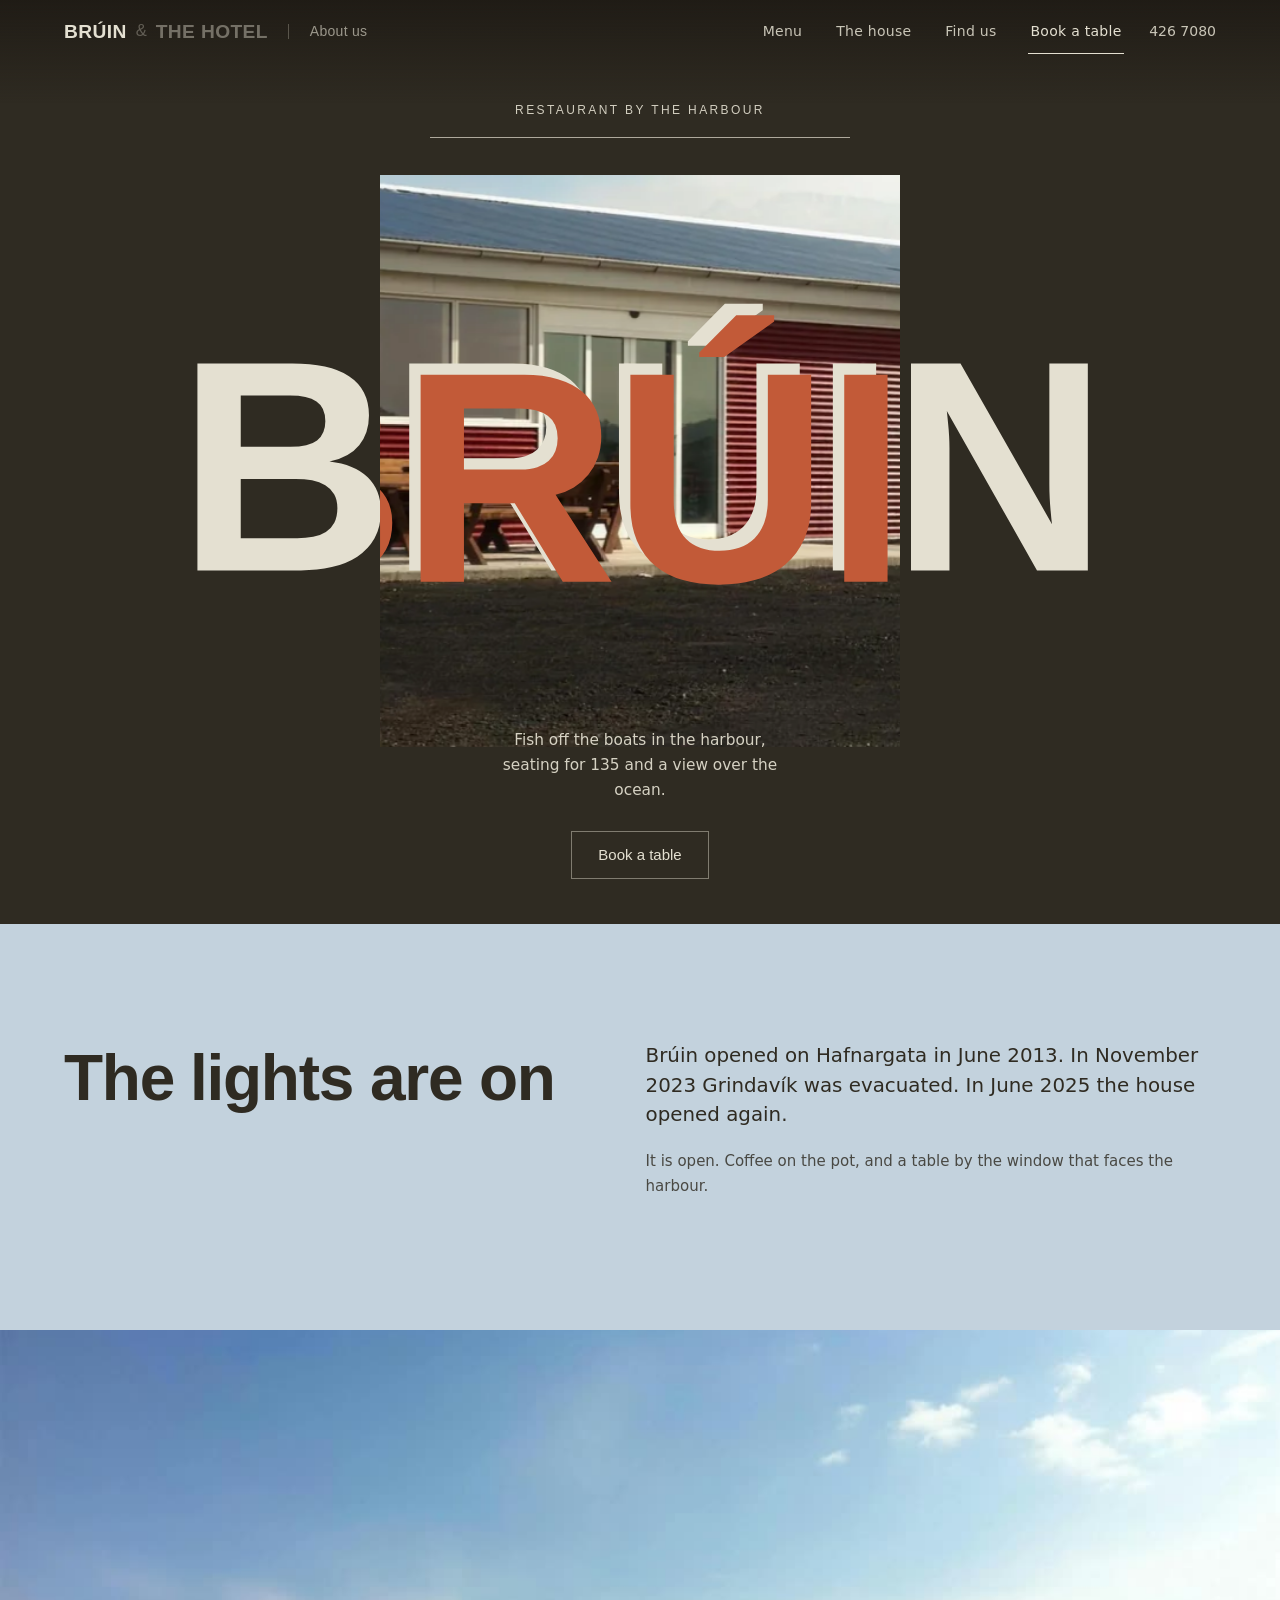
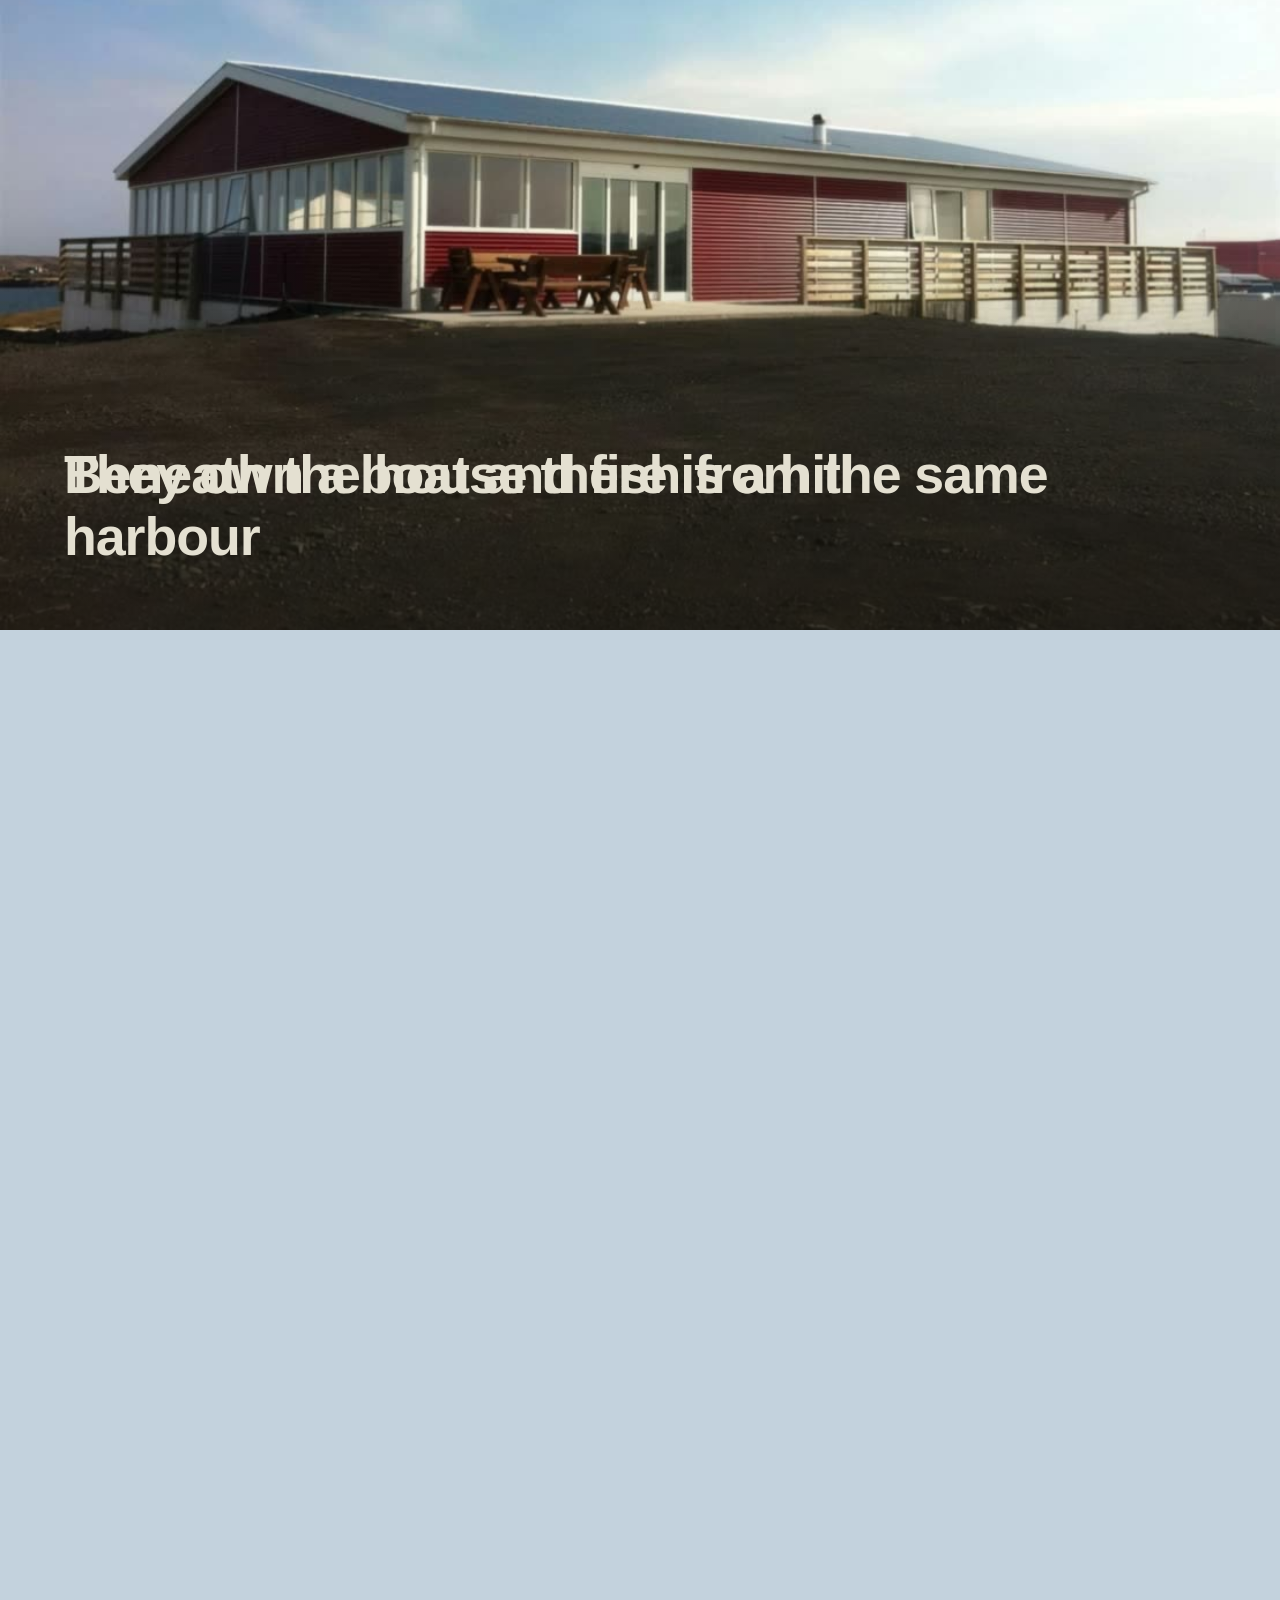
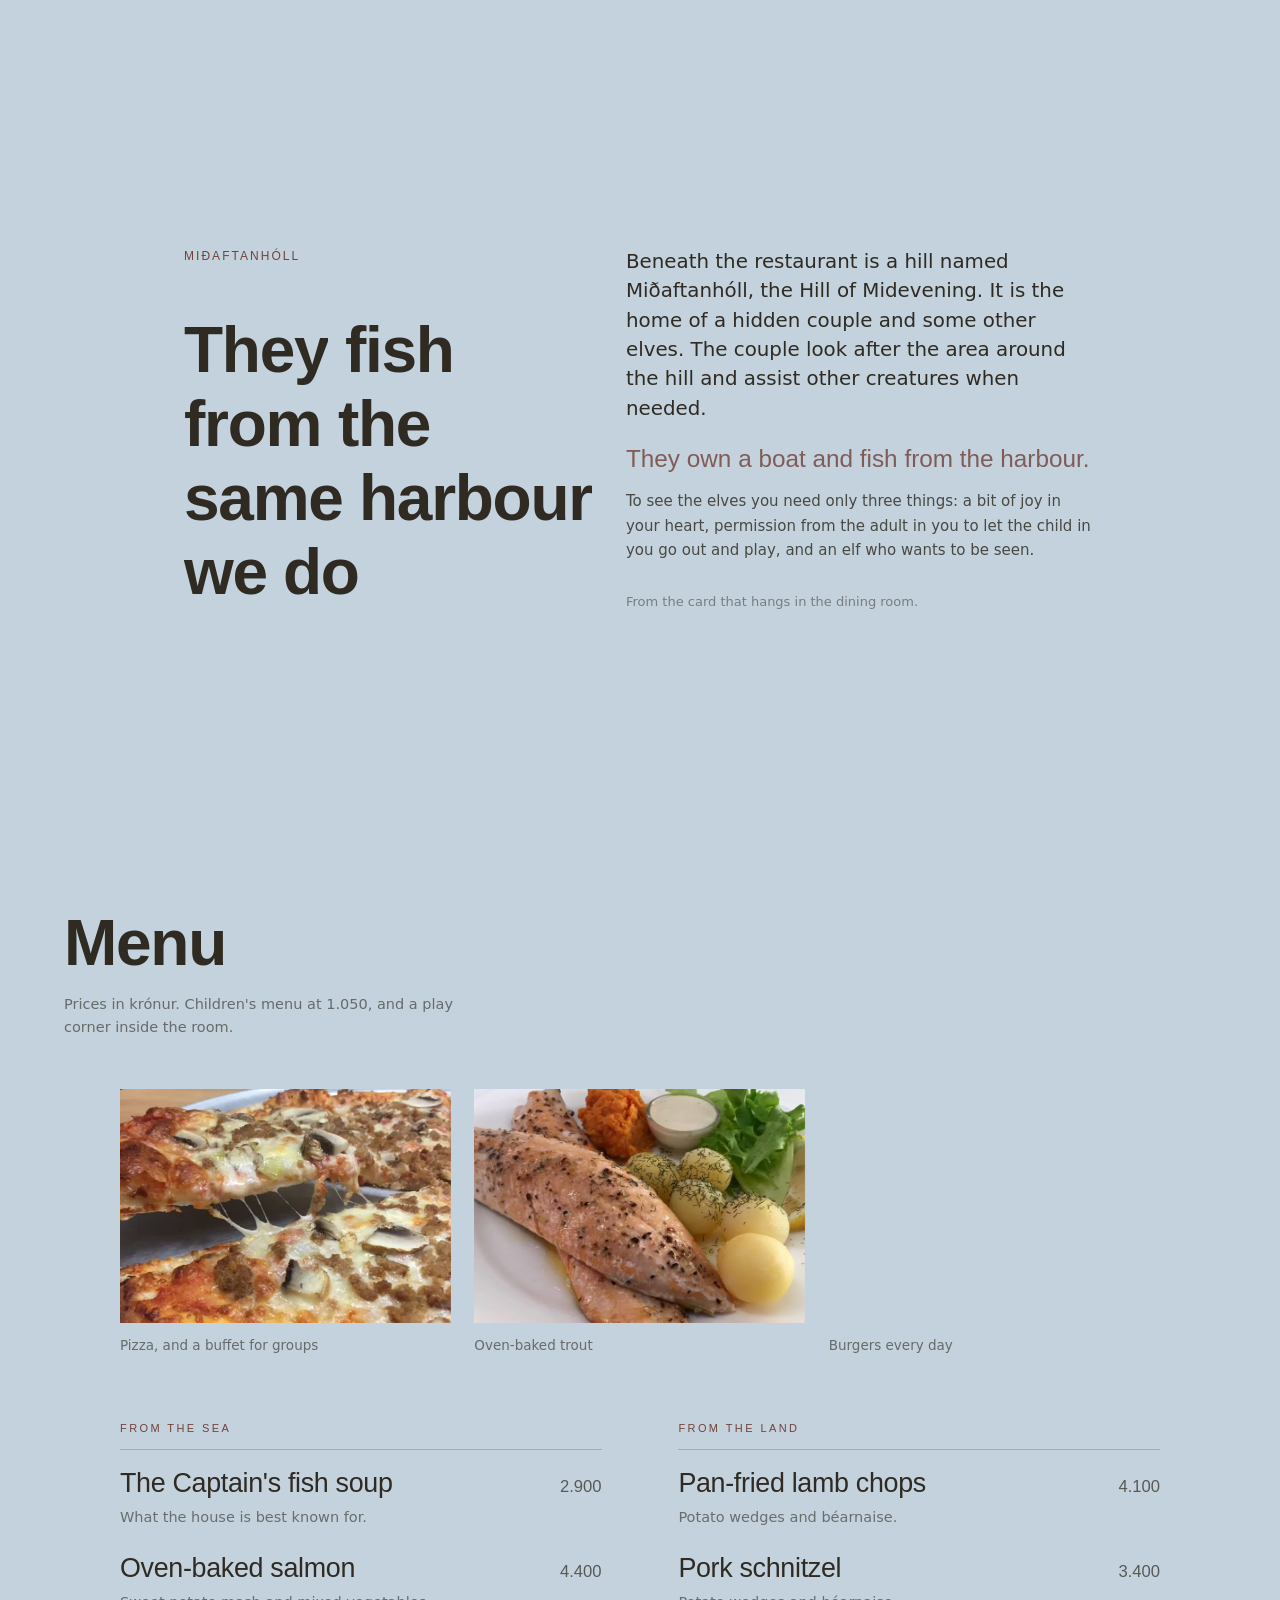
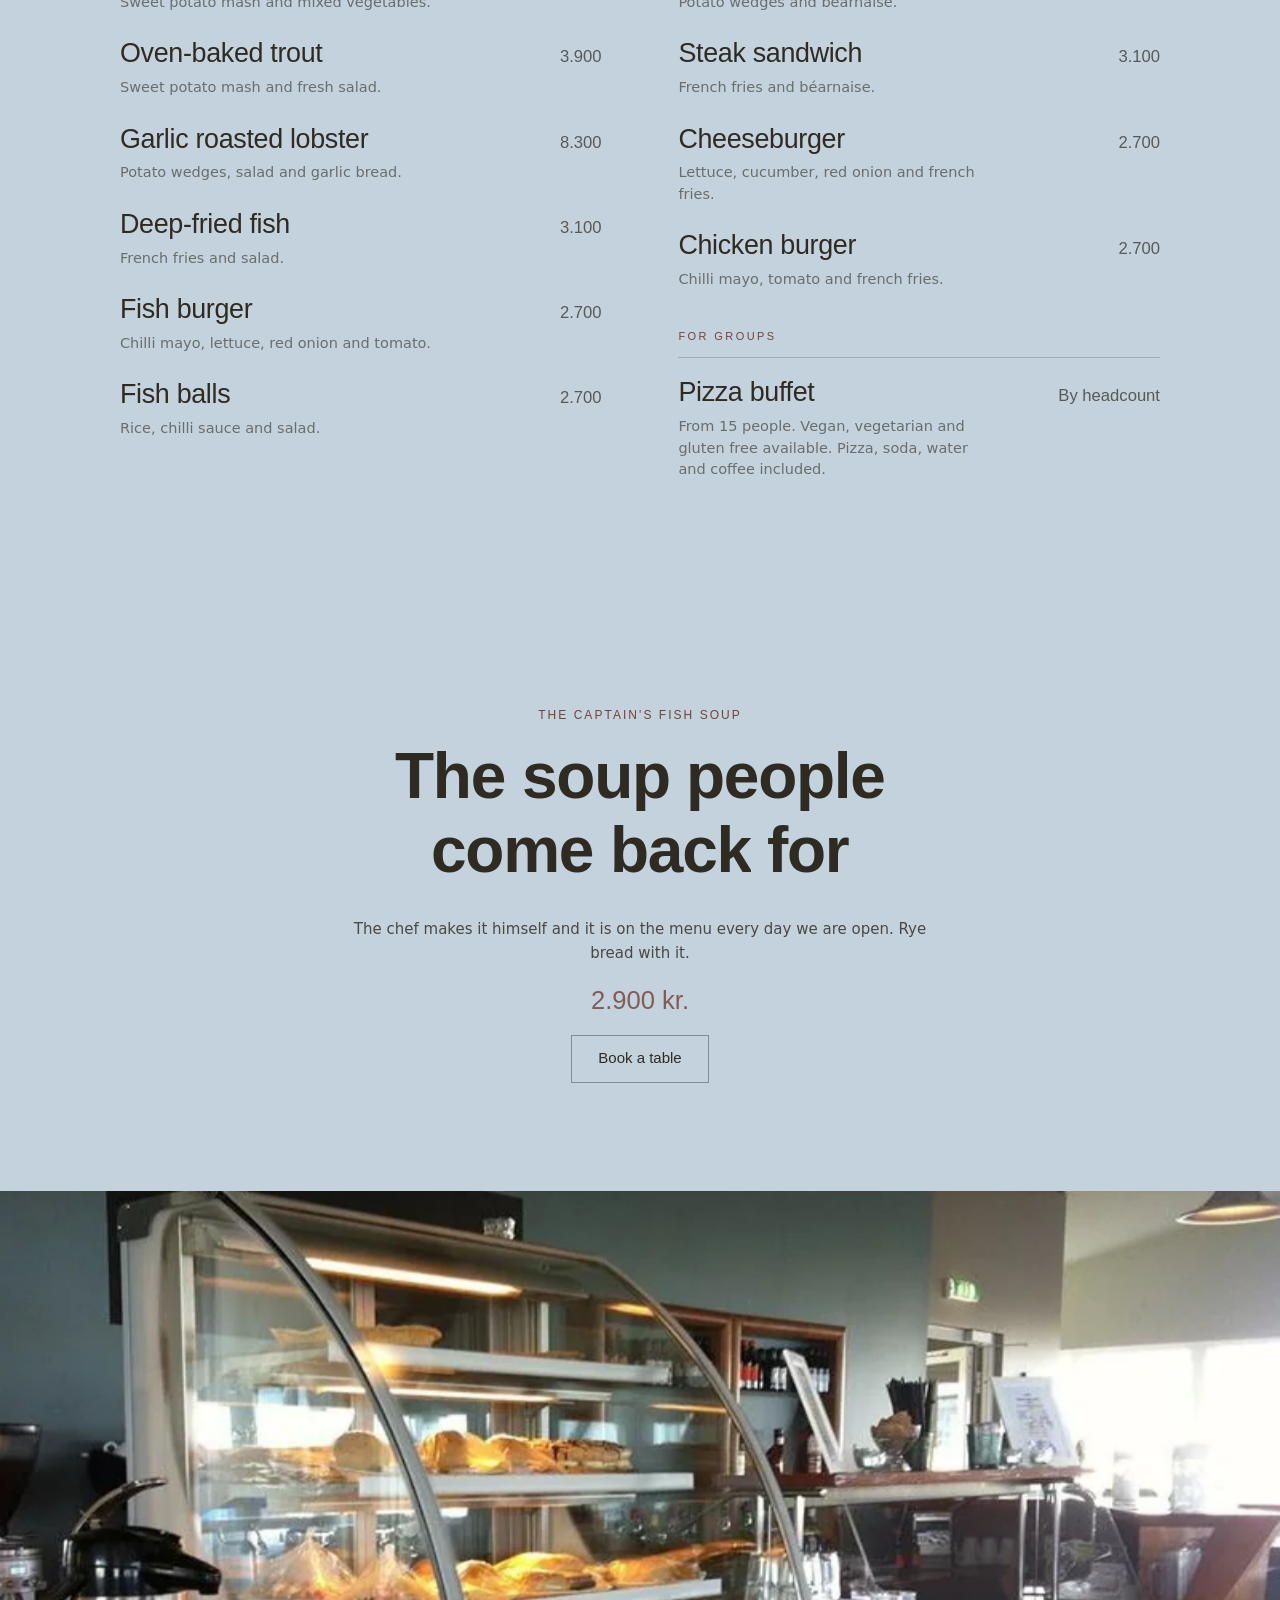
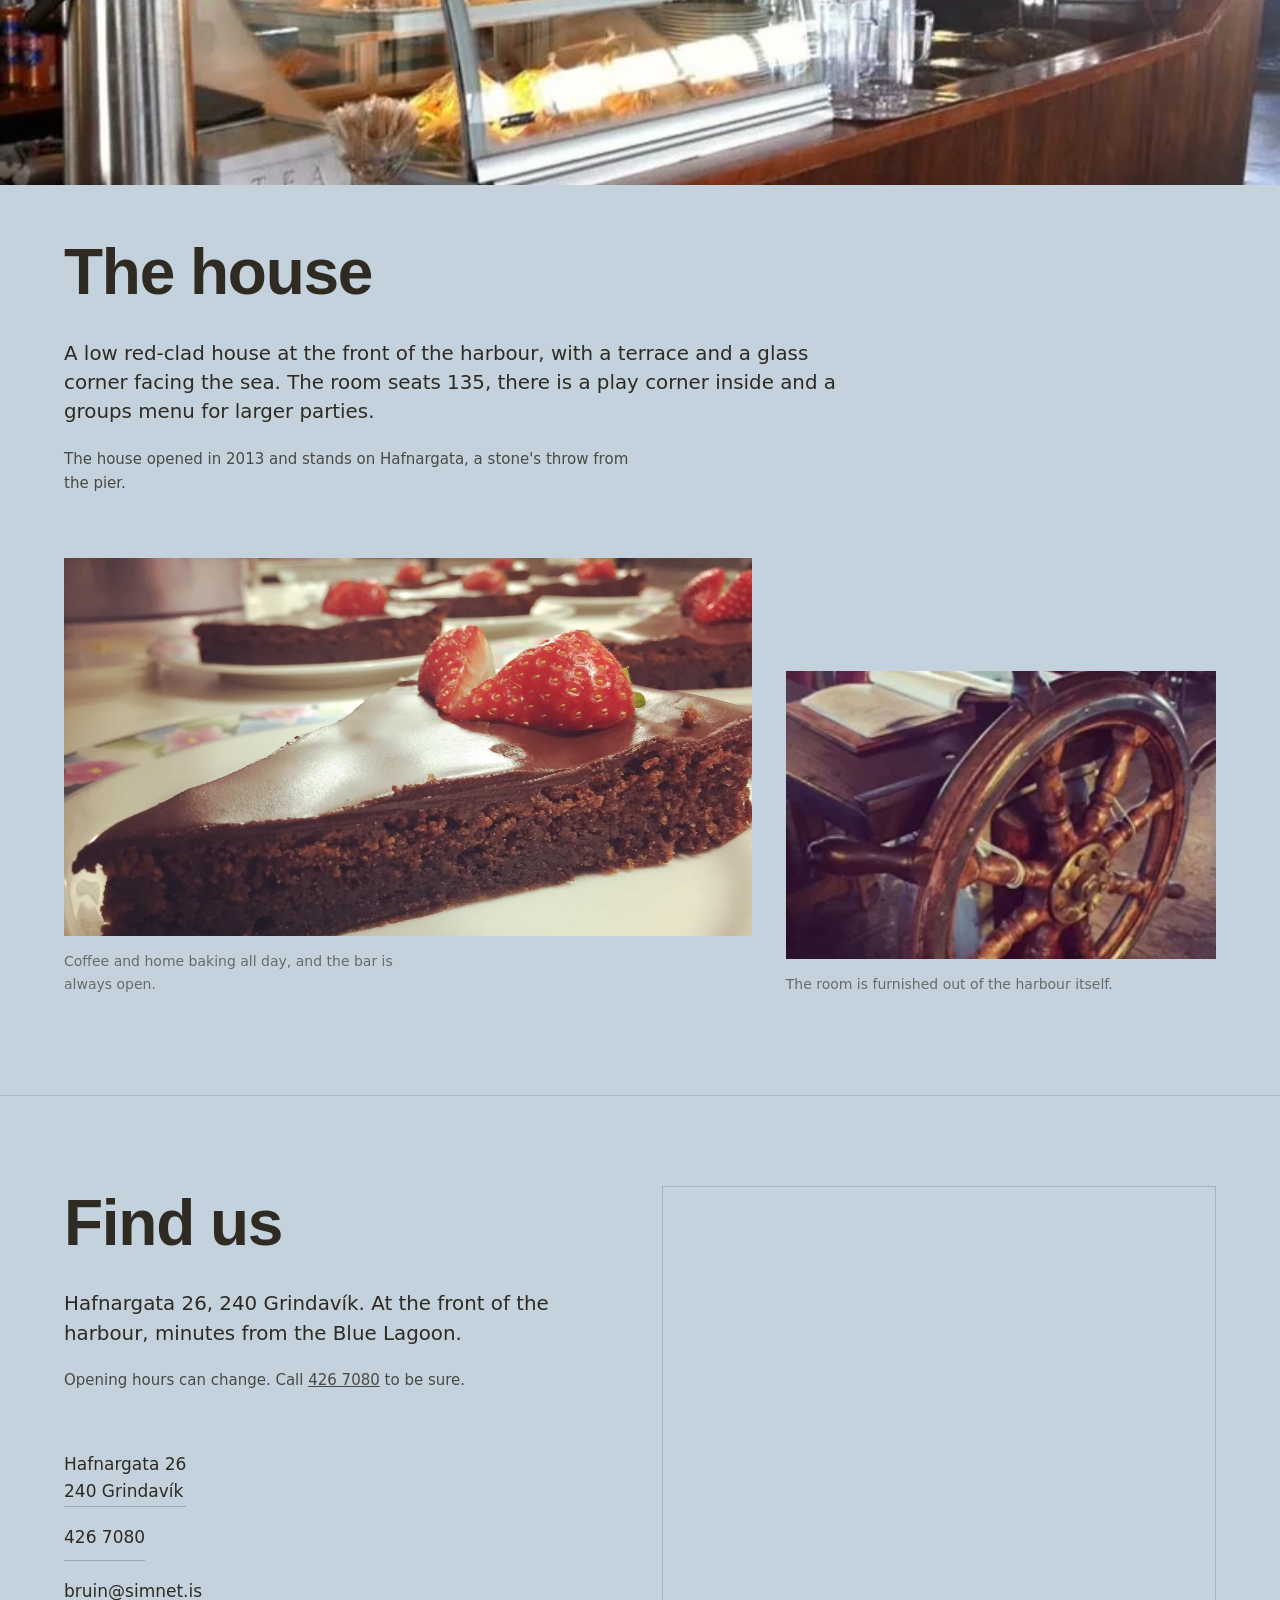
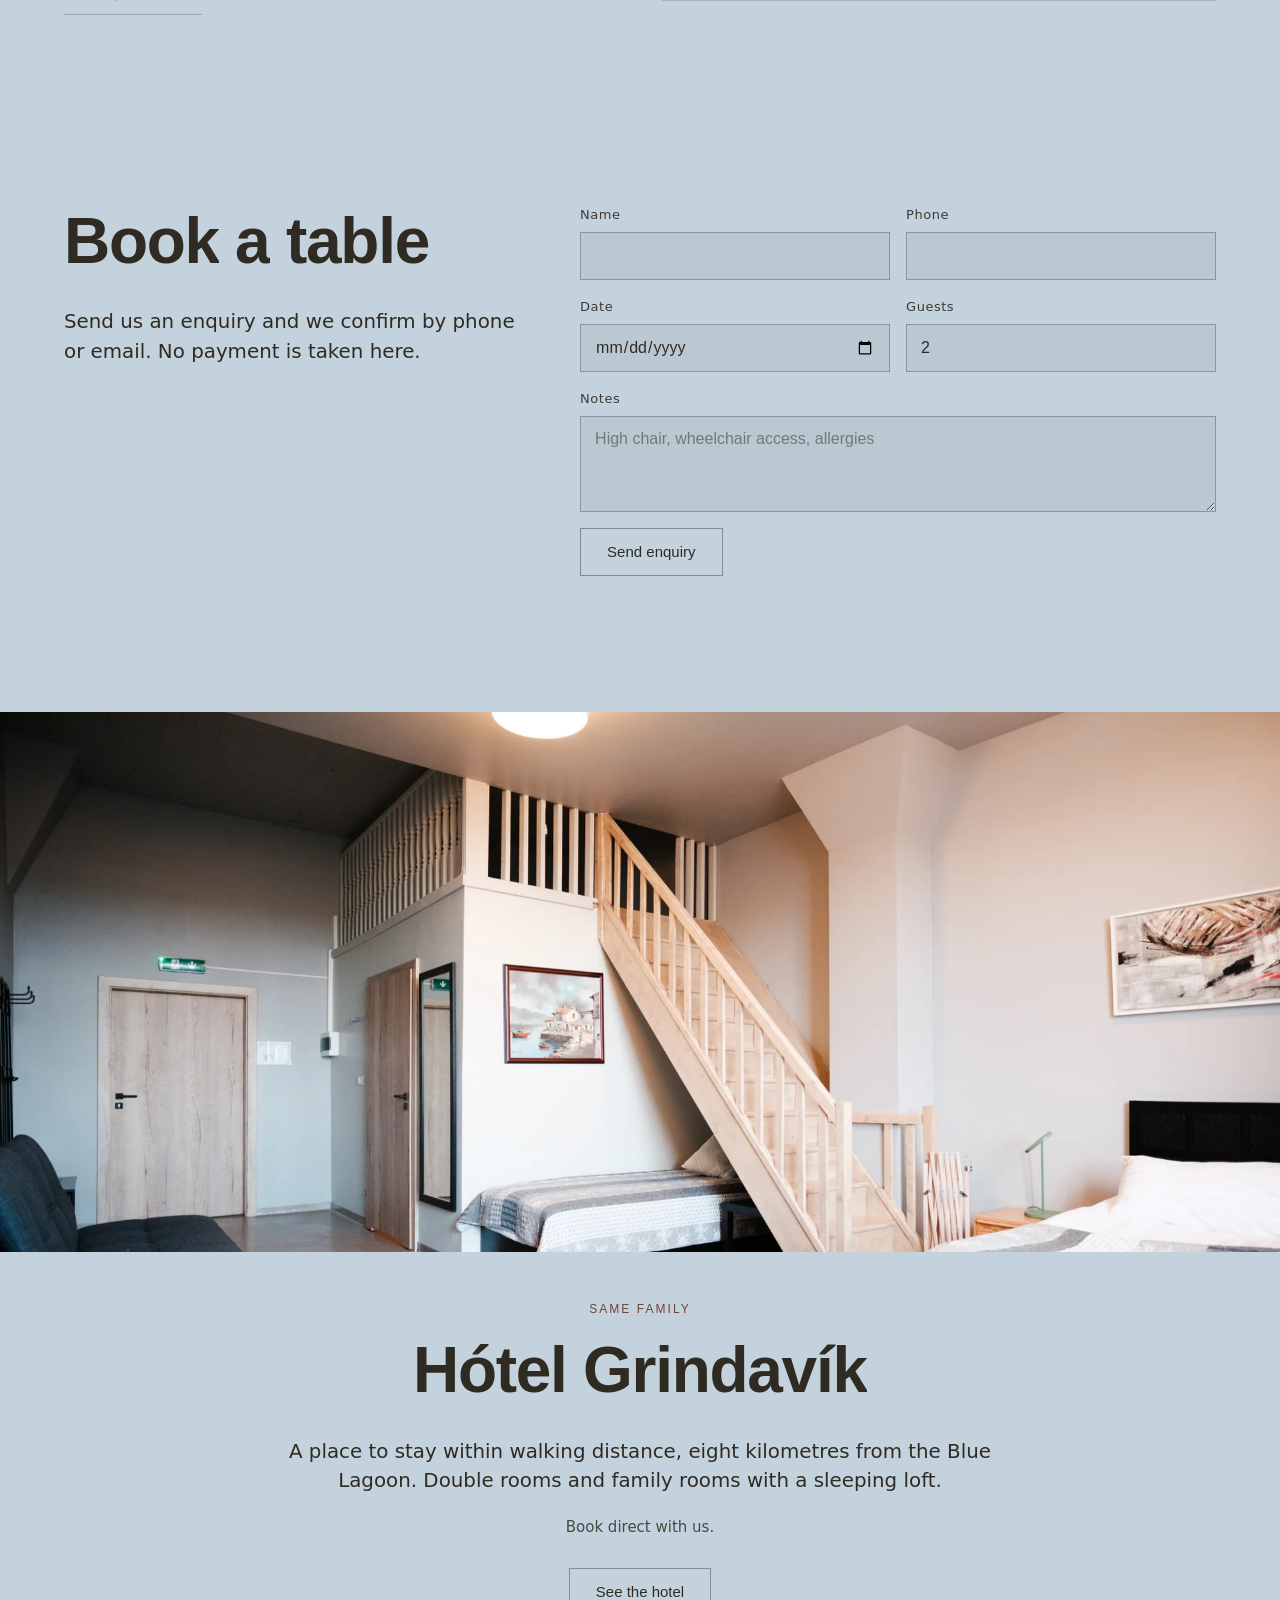
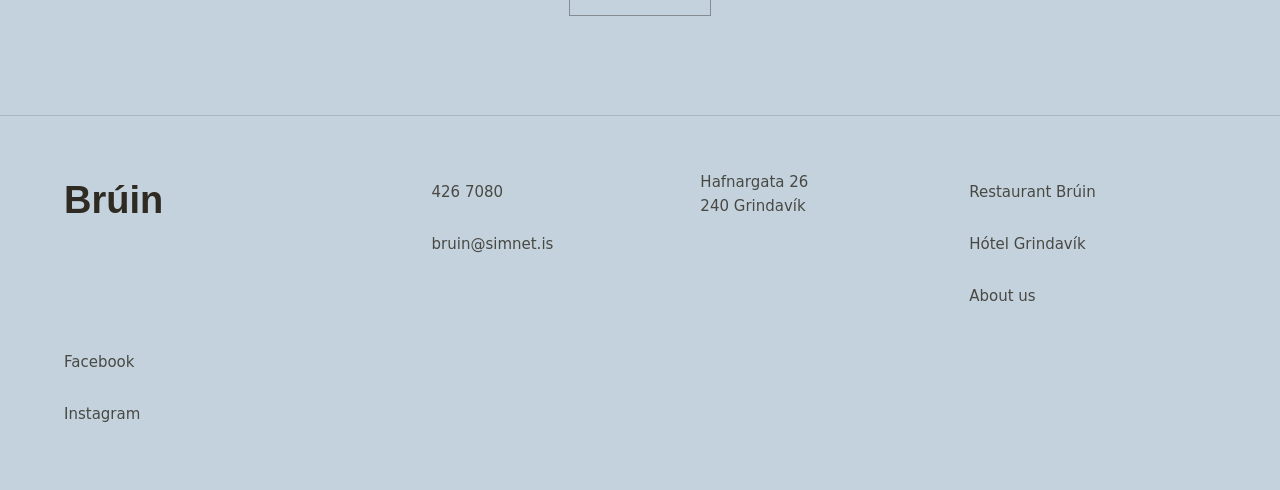
==== index.html @ 7efd30d8 "Brúin + Hótel Grindavík: three-route preview" ====
<!doctype html>
<html lang="en">
<head>
<meta charset="utf-8">
<meta name="viewport" content="width=device-width, initial-scale=1, viewport-fit=cover">
<title>Brúin · seafood restaurant by the harbour in Grindavík</title>
<meta name="description" content="Restaurant Brúin at Hafnargata 26 in Grindavík. Fish dishes, the Captain's fish soup, seating for 135, a children's corner and a groups menu.">
<meta name="robots" content="noindex, nofollow">
<meta name="theme-color" content="#C3D2DD" id="themeColor">
<link rel="icon" href="assets/img/favicon.svg" type="image/svg+xml">
<link rel="preload" href="assets/fonts/ClashDisplay-Bold.woff2" as="font" type="font/woff2" crossorigin>
<link rel="preload" href="assets/fonts/Switzer-Regular.woff2" as="font" type="font/woff2" crossorigin>
<link rel="preload" as="image" href="assets/img/husid-hero.webp">
<link rel="stylesheet" href="styles.css">
</head>
<body class="br-root">

<!-- ── preloader: real progress, once per session, ?loader forces it ────── -->
<div class="br-loader" id="loader" aria-hidden="true">
  <p class="br-loader__mark" id="loaderMark">BRÚIN</p>
  <p class="br-loader__pct" id="loaderPct">0%</p>
</div>

<header class="br-nav" id="nav">
  <!-- the two houses are one family and one booking decision. Saying so in the
       nav is the cheapest cross-sell on the site: the guest eating fish soup at
       eight is the same person who needs a bed. -->
  <div class="br-nav__brands">
    <a class="br-nav__mark is-here" href="index.html" aria-current="page">Brúin</a>
    <span class="br-nav__amp" aria-hidden="true">&amp;</span>
    <a class="br-nav__mark" href="hotel.html">The hotel</a>
    <span class="br-nav__rule" aria-hidden="true"></span>
    <a class="br-nav__about" href="about.html">About us</a>
  </div>
  <nav class="br-nav__links" aria-label="Main menu">
    <a href="#menu">Menu</a>
    <a href="#the-house">The house</a>
    <a href="#find-us">Find us</a>
    <a class="br-nav__cta" href="#book">Book a table</a>
  </nav>
  <a class="br-nav__tel" href="tel:+3544267080">426 7080</a>
  <button class="br-burger" id="burger" aria-label="Open menu" aria-expanded="false" aria-controls="menu">
    <span></span><span></span>
  </button>
</header>

<div class="br-menu" id="menu" hidden>
  <nav aria-label="Menu">
    <a href="#open-again"><span>Open again</span></a>
    <a href="#menu"><span>Menu</span></a>
    <a href="#the-house"><span>The house</span></a>
    <a href="#find-us"><span>Find us</span></a>
    <a href="#book"><span>Book a table</span></a>
    <a class="br-menu__alt" href="hotel.html"><span>Hótel Grindavík</span></a>
    <a class="br-menu__alt" href="about.html"><span>About us</span></a>
  </nav>
  <div class="br-menu__foot">
    <a href="tel:+3544267080">426 7080</a>
    <a class="br-menu__cta" href="#book">Book a table</a>
  </div>
</div>

<main id="top">

<!-- ── 1. hero: the roofline seam births the name ───────────────────────── -->
<section class="br-hero" id="hero">
  <!-- the photograph is a CENTRED CROP, not full bleed: the wordmark crosses it,
       and the crossing is the whole point of the hero -->
  <div class="br-hero__panel">
    <img class="br-frame-in br-frame-in--hero" src="assets/img/husid-hero.webp"
      width="1800" height="782"
      alt="Restaurant Brúin, a red-clad house by the harbour in Grindavík"
      fetchpriority="high" decoding="async">
  </div>

  <!-- the paper letters. SVG, not HTML text, so the very same <text> node can
       also serve as the clip path below — see the three-layer note in the CSS -->
  <svg class="br-hero__wmsvg" id="wmSvg" aria-hidden="true" focusable="false">
    <text class="br-hero__wmtext" id="wmGlyphText" text-anchor="middle"
          font-family="Clash, sans-serif" font-weight="700" letter-spacing="-0.018em" font-size="120">BRÚIN</text>
  </svg>

  <!-- the crossing: the letters fill with their own cladding profile -->
  <div class="br-hero__glyph" id="heroGlyph" aria-hidden="true">
    <div class="br-hero__glyph-in"></div>
  </div>
  <svg class="br-hero__defs" aria-hidden="true" focusable="false" width="0" height="0">
    <defs><clipPath id="wmGlyphs" clipPathUnits="userSpaceOnUse">
      <!-- the strike is offset on the CLIP, never by moving the layer. Translating
           the element would drag its crop clip along with it, so the boundary
           between "on the picture" and "off it" would slide off the picture's
           own edge by the same few pixels and read as a registration fault. -->
      <use href="#wmGlyphText" id="wmGlyphUse" x="0" y="0"></use>
    </clipPath></defs>
  </svg>

  <!-- three rows. The eyebrow sits ABOVE the panel and the copy BELOW it, both
       on the dark ground where paper ink reads ~14:1. The middle row is left
       empty: it is the crossing, and nothing else should sit on the picture. -->
  <div class="br-hero__copy">
    <div class="br-hero__top">
      <p class="br-hero__eyebrow" id="wmTop">Restaurant by the harbour</p>
      <span class="br-hero__seam" id="wmSeam" aria-hidden="true"></span>
    </div>

    <h1 class="br-sr">Brúin, seafood restaurant by the harbour in Grindavík</h1>

    <div class="br-hero__foot">
      <p class="br-hero__sub">Fish off the boats in the harbour, seating for 135 and a view over the ocean.</p>
      <a class="br-btn br-btn--ghost br-btn--onDark" href="#book">Book a table</a>
    </div>
  </div>
</section>

<!-- ── 2. opið aftur ───────────────────────────────────────────────────── -->
<!-- OWNER DECISION: whether the reopening is public is theirs. Every date sourced. -->
<section class="br-open" id="open-again">
  <div class="br-wrap br-open__grid">
    <h2 class="br-h2" data-headline>The lights are on</h2>
    <div class="br-open__body br-rv">
      <p class="br-lede">Brúin opened on Hafnargata in June 2013. In November 2023 Grindavík was evacuated. In June 2025 the house opened again.</p>
      <p>It is open. Coffee on the pot, and a table by the window that faces the harbour.</p>
    </div>
  </div>
</section>

<!-- ── 3. THE FILM: pinned, scrubbed frame sequence ─────────────────────
     Their own building, approached over the length of the pin. A canvas
     sequence, never a <video> driven by currentTime: every currentTime
     assignment is a decoder seek and the film would step instead of track. -->
<section class="br-film" id="film">
  <div class="br-film__inner">
    <div class="br-film__still"><img src="assets/img/poster.jpg" width="1600" height="1196"
      alt="Brúin by the harbour" loading="lazy" decoding="async"></div>
    <canvas class="br-film__canvas" aria-hidden="true"></canvas>
    <div class="br-film__scrim" aria-hidden="true"></div>
    <div class="br-film__caps">
      <p class="br-film__cap is-on" data-cap="day">Beneath the house there is a hill</p>
      <p class="br-film__cap" data-cap="eve">They own a boat and fish from the same harbour</p>
    </div>
  </div>
</section>

<!-- ── 3b. Miðaftanhóll: the house's own legend, in the house's own words ──
     Taken from the card that hangs in the restaurant. It is the one thing on
     this site no competitor can copy, and the boat line ties the folklore to
     the actual kitchen, so it earns its place rather than decorating one. -->
<section class="br-holl" id="the-hill">
  <div class="br-wrap br-holl__grid">
    <p class="br-eyebrow br-rv">Miðaftanhóll</p>
    <h2 class="br-h2" data-headline>They fish from the same harbour we do</h2>
    <div class="br-holl__body br-rv">
      <p class="br-lede">Beneath the restaurant is a hill named Miðaftanhóll, the Hill of Midevening. It is the home of a hidden couple and some other elves. The couple look after the area around the hill and assist other creatures when needed.</p>
      <p class="br-holl__line"><b>They own a boat and fish from the harbour.</b></p>
      <p>To see the elves you need only three things: a bit of joy in your heart, permission from the adult in you to let the child in you go out and play, and an elf who wants to be seen.</p>
      <p class="br-holl__src">From the card that hangs in the dining room.</p>
    </div>
  </div>
</section>

<!-- ── 4. matseðill ────────────────────────────────────────────────────── -->
<!-- Dishes and prices are THEIR OWN, lifted from their live menu page. Their
     current site prints these numbers with a EUR sign because the Wix currency
     was never set, so a visitor reads the lobster as 8.300 euros. Here they are
     krónur, which is what they are. -->
<section class="br-menu-sec" id="menu">
  <div class="br-wrap">
    <h2 class="br-h2" data-headline>Menu</h2>
    <p class="br-menu-sec__note br-rv">Prices in krónur. Children's menu at 1.050, and a play corner inside the room.</p>

    <!-- their own dishes, their own photographs. The page had four copies of
         the same exterior and none of the food the kitchen is known for. -->
    <div class="br-rail br-rv">
      <figure><div class="br-frame"><img class="br-frame-in" data-drift="7"
        src="assets/img/pizza.webp" width="640" height="480"
        alt="A slice of pizza lifted from the dish, the cheese stretching" loading="lazy" decoding="async"></div>
        <figcaption>Pizza, and a buffet for groups</figcaption></figure>
      <figure><div class="br-frame"><img class="br-frame-in" data-drift="7"
        src="assets/img/silungur.webp" width="960" height="720"
        alt="Oven-baked trout with sweet potato mash and salad" loading="lazy" decoding="async"></div>
        <figcaption>Oven-baked trout</figcaption></figure>
      <figure><div class="br-frame"><img class="br-frame-in" data-drift="7"
        src="assets/img/borgari.webp" width="960" height="960"
        alt="A hamburger with french fries" loading="lazy" decoding="async"></div>
        <figcaption>Burgers every day</figcaption></figure>
    </div>
    <div class="br-menu-grid">
      <div class="br-menu-col br-rv">
        <h3 class="br-menu-col__h">From the sea</h3>
        <ul class="br-dish">
          <li><b>The Captain's fish soup</b><span>What the house is best known for.</span><i>2.900</i></li>
          <li><b>Oven-baked salmon</b><span>Sweet potato mash and mixed vegetables.</span><i>4.400</i></li>
          <li><b>Oven-baked trout</b><span>Sweet potato mash and fresh salad.</span><i>3.900</i></li>
          <li><b>Garlic roasted lobster</b><span>Potato wedges, salad and garlic bread.</span><i>8.300</i></li>
          <li><b>Deep-fried fish</b><span>French fries and salad.</span><i>3.100</i></li>
          <li><b>Fish burger</b><span>Chilli mayo, lettuce, red onion and tomato.</span><i>2.700</i></li>
          <li><b>Fish balls</b><span>Rice, chilli sauce and salad.</span><i>2.700</i></li>
        </ul>
      </div>
      <div class="br-menu-col br-rv">
        <h3 class="br-menu-col__h">From the land</h3>
        <ul class="br-dish">
          <li><b>Pan-fried lamb chops</b><span>Potato wedges and béarnaise.</span><i>4.100</i></li>
          <li><b>Pork schnitzel</b><span>Potato wedges and béarnaise.</span><i>3.400</i></li>
          <li><b>Steak sandwich</b><span>French fries and béarnaise.</span><i>3.100</i></li>
          <li><b>Cheeseburger</b><span>Lettuce, cucumber, red onion and french fries.</span><i>2.700</i></li>
          <li><b>Chicken burger</b><span>Chilli mayo, tomato and french fries.</span><i>2.700</i></li>
        </ul>
        <h3 class="br-menu-col__h br-menu-col__h--2">For groups</h3>
        <ul class="br-dish">
          <li><b>Pizza buffet</b><span>From 15 people. Vegan, vegetarian and gluten free available. Pizza, soda, water and coffee included.</span><i>By headcount</i></li>
        </ul>
      </div>
    </div>
  </div>
</section>

<!-- ── 5. fiskisúpan: their own photograph of their own signature dish ──── -->
<section class="br-soup" id="fish-soup">
  <div class="br-soup__media">
    <div class="br-frame"><img class="br-frame-in" data-drift="12"
      src="assets/img/supa.webp" width="960" height="960"
      alt="The Captain's fish soup in a deep bowl with dark rye bread beside it"
      loading="lazy" decoding="async"></div>
  </div>
  <div class="br-wrap br-soup__grid">
    <p class="br-eyebrow br-rv">The Captain's fish soup</p>
    <h2 class="br-h2" data-headline>The soup people come back for</h2>
    <div class="br-rv">
      <p>The chef makes it himself and it is on the menu every day we are open. Rye bread with it.</p>
      <p class="br-soup__price">2.900 kr.</p>
      <a class="br-btn br-btn--line" href="#book">Book a table</a>
    </div>
  </div>
</section>

<!-- ── 6. húsið ────────────────────────────────────────────────────────── -->
<section class="br-house" id="the-house">
  <div class="br-house__media">
    <div class="br-frame"><img class="br-frame-in" data-drift="14"
      src="assets/img/barinn.webp" width="801" height="716"
      alt="The dark wooden bar with a cabinet of home baking" loading="lazy" decoding="async"></div>
  </div>
  <div class="br-wrap br-house__copy">
    <h2 class="br-h2" data-headline>The house</h2>
    <div class="br-rv">
      <p class="br-lede">A low red-clad house at the front of the harbour, with a terrace and a glass corner facing the sea. The room seats 135, there is a play corner inside and a groups menu for larger parties.</p>
      <p>The house opened in 2013 and stands on Hafnargata, a stone's throw from the pier.</p>
    </div>
  </div>

  <!-- inside: the bar and the wheel. Both are their own photographs, and the
       wheel is only 256px wide at source, so it is framed small on purpose
       rather than blown up into mush. -->
  <div class="br-wrap br-house__pair">
    <figure class="br-house__fig br-rv">
      <div class="br-frame"><img class="br-frame-in" data-drift="9"
        src="assets/img/kaka.webp" width="1300" height="975"
        alt="Chocolate cake with a strawberry on a plate" loading="lazy" decoding="async"></div>
      <figcaption>Coffee and home baking all day, and the bar is always open.</figcaption>
    </figure>
    <figure class="br-house__fig br-house__fig--small br-rv">
      <div class="br-frame"><img class="br-frame-in" data-drift="6"
        src="assets/img/styri.webp" width="256" height="320"
        alt="A ship's wheel on the wall inside the room" loading="lazy" decoding="async"></div>
      <figcaption>The room is furnished out of the harbour itself.</figcaption>
    </figure>
  </div>
</section>

<!-- ── 7. hvar ─────────────────────────────────────────────────────────── -->
<section class="br-where" id="find-us">
  <div class="br-wrap br-where__grid">
    <div>
      <h2 class="br-h2" data-headline>Find us</h2>
      <div class="br-rv">
        <p class="br-lede">Hafnargata 26, 240 Grindavík. At the front of the harbour, minutes from the Blue Lagoon.</p>
        <!-- HOURS UNCONFIRMED: sources conflict. A phone number beats a fabricated timetable. -->
        <p class="br-where__hours">Opening hours can change. Call <a href="tel:+3544267080">426 7080</a> to be sure.</p>
      </div>
    </div>
    <!-- NOT loading="lazy": a lazy iframe this deep in a scroll-heavy page has
         measured 6-10s of blank box, because the native lazy scheduler gets
         starved by the ticker and the scrubbed triggers. Eager-load it. -->
    <div class="br-map br-rv">
      <iframe
        src="https://www.google.com/maps?q=Hafnargata+26,+240+Grindav%C3%ADk,+Iceland&z=15&output=embed"
        title="Map: Hafnargata 26, Grindavík"
        width="600" height="450" style="border:0" referrerpolicy="no-referrer-when-downgrade"></iframe>
    </div>

    <address class="br-where__addr br-rv">
      <a href="https://www.google.com/maps/search/?api=1&query=Hafnargata+26+Grindav%C3%ADk" target="_blank" rel="noopener">Hafnargata 26<br>240 Grindavík</a>
      <a href="tel:+3544267080">426 7080</a>
      <a href="mailto:bruin@simnet.is">bruin@simnet.is</a>
    </address>
  </div>
</section>

<!-- ── 9. bókun: arrives with the lights on ────────────────────────────── -->
<section class="br-book" id="book">
  <div class="br-wrap br-book__grid">
    <div class="br-book__intro">
      <h2 class="br-h2" data-headline>Book a table</h2>
      <p class="br-lede br-rv">Send us an enquiry and we confirm by phone or email. No payment is taken here.</p>
    </div>
    <form class="br-form br-rv" id="form" novalidate>
      <div class="br-field"><label for="f-nafn">Name</label><input id="f-nafn" name="nafn" type="text" autocomplete="name" required></div>
      <div class="br-field"><label for="f-sim">Phone</label><input id="f-sim" name="sim" type="tel" autocomplete="tel" required></div>
      <div class="br-field"><label for="f-dags">Date</label><input id="f-dags" name="dags" type="date" required></div>
      <div class="br-field"><label for="f-fjoldi">Guests</label><input id="f-fjoldi" name="fjoldi" type="number" min="1" max="135" value="2" required></div>
      <div class="br-field br-field--wide"><label for="f-ath">Notes</label>
        <textarea id="f-ath" name="ath" rows="3" placeholder="High chair, wheelchair access, allergies"></textarea></div>
      <button class="br-btn br-btn--solid" type="submit">Send enquiry</button>
      <p class="br-form__msg" id="formMsg" role="status" aria-live="polite"></p>
    </form>
  </div>
</section>

<!-- ── 9. the other house ──────────────────────────────────────────────────
     The cross-sell that pays for itself: the same family runs the hotel a
     minute's walk away, and the diner reading this at eight in the evening is
     the same person who needs a bed. Today nothing on the web connects the
     two, because the restaurant and the hotel sit on one Wix page each. -->
<section class="br-cross" id="the-hotel">
  <div class="br-cross__media">
    <div class="br-frame"><img class="br-frame-in" data-drift="14"
      src="assets/img/herbergi.webp" width="2000" height="1333"
      alt="A family room at Hótel Grindavík with a sleeping loft and stair"
      loading="lazy" decoding="async"></div>
  </div>
  <div class="br-wrap br-cross__grid">
    <p class="br-eyebrow br-rv">Same family</p>
    <h2 class="br-h2" data-headline>Hótel Grindavík</h2>
    <div class="br-rv">
      <p class="br-lede">A place to stay within walking distance, eight kilometres from the Blue Lagoon. Double rooms and family rooms with a sleeping loft.</p>
      <p>Book direct with us.</p>
      <a class="br-btn br-btn--line" href="hotel.html">See the hotel</a>
    </div>
  </div>
</section>

</main>

<footer class="br-foot">
  <div class="br-wrap br-foot__grid">
    <p class="br-foot__mark">Brúin</p>
    <div class="br-foot__col">
      <a href="tel:+3544267080">426 7080</a>
      <a href="mailto:bruin@simnet.is">bruin@simnet.is</a>
    </div>
    <div class="br-foot__col"><p>Hafnargata 26<br>240 Grindavík</p></div>
    <div class="br-foot__col">
      <a href="index.html">Restaurant Brúin</a>
      <a href="hotel.html">Hótel Grindavík</a>
      <a href="about.html">About us</a>
    </div>
    <div class="br-foot__col">
      <a href="https://www.facebook.com/veitingahusidbruin" target="_blank" rel="noopener">Facebook</a>
      <a href="https://www.instagram.com/bruinrestaurant" target="_blank" rel="noopener">Instagram</a>
    </div>
  </div>
</footer>

<script src="assets/vendor/lenis.min.js"></script>
<script src="assets/vendor/gsap.min.js"></script>
<script src="assets/vendor/ScrollTrigger.min.js"></script>
<script src="app.js"></script>
</body>
</html>
---- styles.css ----
/* ════════════════════════════════════════════════════════════════════════
   Brúin — Grindavík
   The page has NO fixed ground. One master scroll writes --br-c / --br-ink /
   --br-soft on the root and every section inherits, so the whole document is
   one continuous harbour day that ends with the windows lit.
   Fixed tokens below are sampled from the client's own building photograph
   (8.687 cladding pixels). Keyframes are br- prefixed: a shared @keyframes
   name can be silently redefined by another page's block and freeze this one.
   ════════════════════════════════════════════════════════════════════════ */

@font-face{font-family:'Clash';src:url('assets/fonts/ClashDisplay-Bold.woff2') format('woff2');font-weight:700;font-display:swap}
@font-face{font-family:'Clash';src:url('assets/fonts/ClashDisplay-Semibold.woff2') format('woff2');font-weight:600;font-display:swap}
@font-face{font-family:'Clash';src:url('assets/fonts/ClashDisplay-Medium.woff2') format('woff2');font-weight:500;font-display:swap}
@font-face{font-family:'Switzer';src:url('assets/fonts/Switzer-Regular.woff2') format('woff2');font-weight:400;font-display:swap}
@font-face{font-family:'Switzer';src:url('assets/fonts/Switzer-Medium.woff2') format('woff2');font-weight:500;font-display:swap}

:root{
  /* scrubbed by the engine; these are only the pre-JS resting values */
  --br-c:#C3D2DD;
  --br-ink:#2F2B22;
  --br-soft:#B4C6D3;

  /* sampled from the building, constant */
  --iron:#73433A;
  --iron-deep:#462828;
  --iron-lift:#8C4B3C;
  --iron-over:#C25A38;   /* lifted, saturated: the muted cladding red read as mud at size */
  /* the ink of the offset strike inside the wordmark's crossing */
  --paper:#E4E0D1;
  --ground:#2F2B22;

  --u:clamp(.62px,.093vw,1.05px);
  --pad:clamp(20px,5vw,72px);
  --maxw:1320px;
  --nav-h:clamp(58px,7vh,72px);
  --r:0;
  --e:cubic-bezier(.16,1,.3,1);
}

*,*::before,*::after{box-sizing:border-box}
html{-webkit-text-size-adjust:100%}
body{
  margin:0;background:var(--br-c);color:var(--br-ink);
  font-family:'Switzer',system-ui,sans-serif;
  font-size:clamp(15px,1.02vw,17.5px);line-height:1.62;
  -webkit-font-smoothing:antialiased;overflow-x:hidden;
  transition:background-color .12s linear;
}
body.is-loading{overflow:hidden}
img,video,canvas{max-width:100%;display:block}
a{color:inherit}
section[id],main>section{scroll-margin-top:clamp(88px,calc(var(--u) * 116),136px)}
.br-wrap{width:100%;max-width:var(--maxw);margin-inline:auto;padding-inline:var(--pad)}

/* ── type ─────────────────────────────────────────────────────────────── */
.br-h2{
  font-family:'Clash',sans-serif;font-weight:700;
  font-size:clamp(32px,5vw,74px);
  line-height:1.16;                 /* Icelandic Á/Í acutes need the headroom */
  letter-spacing:-.02em;margin:0 0 .46em;
}
.br-lede{font-size:clamp(17px,1.55vw,23px);line-height:1.48;color:var(--br-ink);margin:0 0 1em}
.br-eyebrow{
  font-family:'Switzer',sans-serif;font-weight:500;font-size:12px;
  letter-spacing:.17em;text-transform:uppercase;color:var(--iron);margin:0 0 1.1em;
}
body.is-night .br-eyebrow{color:var(--iron-lift)}
p{margin:0 0 1em;max-width:62ch;color:var(--br-ink);opacity:.82}
.br-lede{opacity:1}

/* word masks: the overflow clip lives on the LINE, the word travels */
.br-line{display:inline-block;overflow:hidden;padding-bottom:.14em;margin-bottom:-.14em;vertical-align:bottom}
.br-word{display:inline-block;will-change:transform}

/* ── buttons ──────────────────────────────────────────────────────────── */
.br-btn{
  display:inline-flex;align-items:center;justify-content:center;
  min-height:48px;padding:0 26px;border-radius:var(--r);
  font-family:'Switzer',sans-serif;font-weight:500;font-size:15px;
  text-decoration:none;cursor:pointer;border:1px solid transparent;
  transition:background .25s var(--e),color .25s var(--e),transform .18s var(--e),border-color .25s var(--e);
}
.br-btn--solid,.br-btn--line,.br-btn--ghost{
  background:transparent;color:var(--br-ink);
  border-color:color-mix(in srgb, currentColor 42%, transparent);
}
.br-btn--solid:hover,.br-btn--line:hover,.br-btn--ghost:hover{
  background:var(--br-ink);color:var(--br-c);border-color:var(--br-ink);
}
.br-btn--onDark{color:var(--paper);border-color:rgba(228,224,209,.45)}
.br-btn--onDark:hover{background:var(--paper);color:var(--ground);border-color:var(--paper)}
.br-btn:active{transform:translateY(1px)}
.br-btn:focus-visible,a:focus-visible,button:focus-visible,input:focus-visible,textarea:focus-visible{
  outline:2px solid var(--iron-lift);outline-offset:3px
}

/* ── preloader ────────────────────────────────────────────────────────── */
.br-loader{
  position:fixed;inset:0;z-index:200;background:var(--ground);
  display:grid;place-content:center;gap:18px;justify-items:center;
  transition:opacity .85s var(--e),visibility .85s var(--e);
}
.br-loader.is-leaving{opacity:0;visibility:hidden}
.br-loader__mark{
  margin:0;font-family:'Clash',sans-serif;font-weight:700;
  font-size:clamp(40px,9vw,104px);letter-spacing:-.03em;line-height:1;
  /* hard two-stop gradient at 200%: position driven by (100 - pct), so it is
     exactly solid at 100 */
  background-image:linear-gradient(90deg,var(--paper) 0 50%,rgba(228,224,209,.16) 50% 100%);
  background-size:200% 100%;
  -webkit-background-clip:text;background-clip:text;color:transparent;
}
.br-loader__pct{
  margin:0;font-size:12px;letter-spacing:.2em;color:rgba(228,224,209,.55);
  font-variant-numeric:tabular-nums;
}

/* ── nav ──────────────────────────────────────────────────────────────── */
.br-nav{
  position:fixed;z-index:80;height:var(--nav-h);
  top:0;left:0;right:0;
  display:flex;align-items:center;gap:clamp(10px,2vw,30px);
  padding-inline:var(--pad);
  color:var(--paper);background:transparent;
  transition:color .3s var(--e),background .3s var(--e);
}
/* the hero ground is dark now, so the bar needs no fill to stay legible.
   Past the hero it simply adopts the page's own scrubbed palette. */
.br-nav::before{
  content:'';position:absolute;inset:0 0 auto 0;height:calc(var(--nav-h) + 40px);
  background:linear-gradient(to bottom, rgba(26,22,17,.72), rgba(26,22,17,0));
  pointer-events:none;z-index:-1;transition:opacity .3s var(--e);
}
.br-nav.is-solid::before{opacity:0}
.br-nav.is-solid{background:var(--br-c);color:var(--br-ink)}
/* both houses in the nav, the current one lit. The pair IS the cross-sell:
   a guest who never learns the hotel exists cannot book it. */
.br-nav__brands{display:flex;align-items:center;gap:clamp(6px,.7vw,10px);margin-right:auto}
.br-nav__mark{
  font-family:'Clash',sans-serif;font-weight:700;font-size:clamp(17px,1.5vw,20px);
  letter-spacing:.02em;text-transform:uppercase;text-decoration:none;
  min-height:44px;display:inline-flex;align-items:center;
  opacity:.42;transition:opacity .3s var(--e);
}
.br-nav__mark:hover,.br-nav__mark:focus-visible{opacity:.78}
.br-nav__mark.is-here{opacity:1}
.br-nav__amp{
  font-family:'Clash',sans-serif;font-weight:500;opacity:.32;
  font-size:clamp(15px,1.3vw,18px);
}
.br-nav__links{display:none;gap:clamp(8px,1.4vw,22px);align-items:center}
.br-nav__links a{
  text-decoration:none;font-size:14px;font-weight:500;letter-spacing:.02em;
  min-height:44px;min-width:44px;padding:0 8px;
  display:inline-flex;align-items:center;justify-content:center;opacity:.86;
  transition:opacity .22s var(--e);
}
.br-nav__links a:hover{opacity:1}
/* the CTA is a hairline, not a pill. Explicit class: a `.br-nav a{color:inherit}`
   catch-all out-specifies a bare element rule and renders the label invisible. */
.br-nav a.br-nav__cta{
  border-bottom:1px solid currentColor;padding:0 2px;margin-left:6px;
  min-width:0;opacity:1;
}
.br-nav__tel{display:none;font-size:14px;font-weight:500;text-decoration:none;min-height:44px;align-items:center;opacity:.86}
.br-burger{width:48px;height:48px;margin-right:-10px;background:none;border:0;cursor:pointer;display:grid;place-content:center;gap:6px;color:inherit}
.br-burger span{display:block;width:22px;height:1.5px;background:currentColor;transition:transform .32s var(--e)}
.br-burger[aria-expanded="true"] span:first-child{transform:translateY(3.75px) rotate(45deg)}
.br-burger[aria-expanded="true"] span:last-child{transform:translateY(-3.75px) rotate(-45deg)}
@media (min-width:900px){
  .br-nav__links{display:flex}
  .br-nav__tel{display:inline-flex}
  .br-burger{display:none}
}

/* ── menu (sibling of header: backdrop-filter on the header would make it the
      containing block for fixed descendants) ──────────────────────────── */
.br-menu{
  position:fixed;inset:0;z-index:70;background:var(--br-c);color:var(--br-ink);
  display:flex;flex-direction:column;justify-content:center;
  padding:calc(var(--nav-h) + 30px) var(--pad) var(--pad);
  opacity:0;pointer-events:none;transition:opacity .34s var(--e);
}
.br-menu[hidden]{display:none}   /* pair the attribute with any display rule */
.br-menu.is-open{opacity:1;pointer-events:auto}
.br-menu nav{display:flex;flex-direction:column;gap:2px}
.br-menu nav a{
  font-family:'Clash',sans-serif;font-weight:700;
  font-size:clamp(30px,8vw,54px);line-height:1.2;text-decoration:none;
  overflow:hidden;display:block;padding:4px 0;
}
.br-menu nav a span{display:block;transform:translateY(105%);transition:transform .5s var(--e)}
.br-menu.is-open nav a span{transform:none}
.br-menu nav a:nth-child(1) span{transition-delay:.06s}
.br-menu nav a:nth-child(2) span{transition-delay:.11s}
.br-menu nav a:nth-child(3) span{transition-delay:.16s}
.br-menu nav a:nth-child(4) span{transition-delay:.21s}
.br-menu nav a:nth-child(5) span{transition-delay:.26s}
.br-menu__foot{margin-top:auto;display:flex;align-items:center;justify-content:space-between;gap:16px;border-top:1px solid currentColor;padding-top:20px;opacity:.9}
.br-menu__foot a{text-decoration:none;font-weight:500;min-height:44px;display:inline-flex;align-items:center}
.br-menu__cta{background:var(--iron-lift);color:var(--paper);padding:0 22px}

/* ── the drift frame (Heklusýn spec) ──────────────────────────────────── */
.br-frame{position:relative;overflow:hidden;width:100%;height:100%}
.br-frame-in{
  position:absolute;left:0;top:-19%;width:100%;height:138%;
  object-fit:cover;object-position:center 42%;
  will-change:transform;
}

/* ── 1. hero ──────────────────────────────────────────────────────────────
   The photograph fills the viewport but is CLIPPED to a centred crop; the clip
   opens to full bleed as you scroll. The wordmark sits above it in
   mix-blend-mode: difference, so it inverts whatever passes beneath, pixel by
   pixel, instead of switching to a flat second colour.
   HARD CONSTRAINT: transform, opacity or clip-path on the wordmark or ANY
   ancestor inside the hero creates a stacking context and the blend stops
   seeing the panel. Nothing above it may be animated at rest.
   ──────────────────────────────────────────────────────────────────────── */
.br-hero{
  --panel-w:min(42vw,520px);
  --panel-h:min(62svh,620px);
  position:relative;min-height:100svh;overflow:hidden;
  background:var(--ground);
  isolation:isolate;            /* confine the blend to the hero */
}
.br-hero__panel{
  position:absolute;inset:0;
  clip-path:inset(var(--clip-y,22%) var(--clip-x,33%));
}
.br-hero__panel .br-frame,.br-hero__panel .br-frame-in,.br-hero__panel video{
  width:100%;height:100%;object-fit:cover;
}

/* THE WORDMARK, in three layers.
   1. the plain photograph, clipped to the crop that opens on scroll
   2. the paper letters, as SVG text
   3. the SAME photograph again, poured into those same letterforms and graded
      down, so that where a letter crosses the picture the letter IS the
      picture. The crop and the letters open together, so the word fills with
      photograph as the picture arrives instead of just changing colour. */
.br-hero__wmsvg{position:absolute;inset:0;width:100%;height:100%;pointer-events:none}
.br-hero__wmtext{fill:var(--paper)}
.br-hero__glyph{
  position:absolute;inset:0;
  clip-path:url(#wmGlyphs);
  /* the letters are backed with the cladding's own deep red. A photograph
     poured straight in matches the luminance of the photograph AROUND it
     wherever the picture is dark, and the word vanishes into its own
     background; the backing holds a constant ink under the texture. */
}
/* the ink lives on the inner layer, because that is the one carrying the crop.
   On the outer layer it would paint every letter at once, including the ones
   standing on bare ground outside the picture. */
.br-hero__glyph-in{
  position:absolute;inset:0;
  clip-path:inset(var(--clip-y,22%) var(--clip-x,33%));
  background:var(--iron-over);
}
/* no url() clip support (or no JS): the paper wordmark alone still reads */
.no-glyphclip .br-hero__glyph{display:none}

.br-hero__copy{
  position:relative;width:100%;height:100svh;
  padding:calc(var(--nav-h) + 14px) var(--pad) clamp(26px,5vh,54px);
  text-align:center;color:var(--paper);
  display:grid;grid-template-rows:auto 1fr auto;justify-items:center;align-items:center;
}
.br-hero__top,.br-hero__foot{position:relative;z-index:3;display:grid;justify-items:center}
/* explicit rows: the only in-flow children are these two, and the wordmark's
   row must stay empty between them */
.br-hero__top{grid-row:1}
.br-hero__foot{grid-row:3;align-content:end;gap:4px}
.br-hero__eyebrow{
  font-family:'Switzer',sans-serif;font-weight:500;font-size:12px;
  letter-spacing:.2em;text-transform:uppercase;color:var(--paper);
  margin:0 0 16px;opacity:.9;
}
.br-hero__seam{
  display:block;height:1px;width:min(420px,58vw);
  background:var(--paper);transform-origin:center;opacity:.7;
}

.br-hero__sub{
  color:var(--paper);opacity:.92;font-size:clamp(15px,1.2vw,18px);
  max-width:32ch;margin:0 0 1.6em;
}
/* the room is a landscape photograph and the portrait slice cropped the loft
   stair out of it. Wider crop, same crossing — the panel only has to stay
   narrower than the wordmark, not narrow in absolute terms. */
.br-hero--wide{--panel-w:min(56vw,760px);--panel-h:min(54svh,520px)}
@media (max-width:760px){
  .br-hero{--panel-w:min(44vw,200px);--panel-h:min(46svh,380px)}
  .br-hero--wide{--panel-w:min(58vw,226px);--panel-h:min(30svh,230px)}
}

/* ── 2. opið aftur ────────────────────────────────────────────────────── */
.br-open{padding:clamp(72px,13vh,150px) 0}
.br-open__grid{display:grid;gap:clamp(18px,3vw,54px);grid-template-columns:1fr}
@media (min-width:860px){.br-open__grid{grid-template-columns:1fr 1.05fr;align-items:start}}

/* ── 3. THE FILM ──────────────────────────────────────────────────────── */
.br-film{position:relative;height:100svh;overflow:hidden;background:var(--ground)}
.br-film__inner{position:absolute;inset:0}
.br-film__still,.br-film__still img{position:absolute;inset:0;width:100%;height:100%;object-fit:cover}
.br-film__canvas{position:absolute;inset:0;width:100%;height:100%}
.br-film__scrim{
  position:absolute;inset:0;pointer-events:none;
  background:linear-gradient(to top, rgba(30,26,20,.66) 0%, rgba(30,26,20,0) 42%);
}
.br-film__caps{
  position:absolute;left:0;right:0;bottom:clamp(34px,7vh,74px);
  display:grid;padding-inline:var(--pad);
}
.br-film__cap{
  grid-area:1/1;margin:0;max-width:none;
  font-family:'Clash',sans-serif;font-weight:700;
  font-size:clamp(24px,4.2vw,58px);line-height:1.14;letter-spacing:-.02em;
  color:var(--paper);opacity:0;transition:opacity .32s var(--e);
}
.br-film__cap.is-on{opacity:1}

/* ── 4. matseðill ─────────────────────────────────────────────────────────
   A hairline under every row is the laziest possible list. One rule per GROUP,
   large names with air, descriptions demoted. */
.br-menu-sec{padding:clamp(72px,13vh,150px) 0}
.br-menu-grid{
  display:grid;gap:clamp(40px,6vw,110px);grid-template-columns:1fr;
  max-width:1040px;margin-inline:auto;
}
@media (min-width:820px){.br-menu-grid{grid-template-columns:1fr 1fr}}
.br-menu-col__h{
  font-family:'Switzer',sans-serif;font-weight:500;font-size:11px;
  letter-spacing:.22em;text-transform:uppercase;color:var(--iron);
  margin:0 0 1.6em;padding-bottom:1em;
  border-bottom:1px solid color-mix(in srgb, var(--br-ink) 22%, transparent);
}
body.is-night .br-menu-col__h{color:var(--iron-lift)}
.br-menu-col__h--2{margin-top:3.4em}
.br-dish{list-style:none;padding:0;margin:0}
.br-dish li{padding:0 0 clamp(20px,2.6vh,32px)}
.br-dish li:last-child{padding-bottom:0}
.br-dish b{
  display:block;font-family:'Clash',sans-serif;font-weight:500;
  font-size:clamp(21px,2.1vw,30px);line-height:1.2;letter-spacing:-.012em;
  color:var(--br-ink);
}
.br-dish span{
  display:block;font-size:14.5px;line-height:1.5;color:var(--br-ink);
  opacity:.6;margin-top:6px;max-width:34ch;
}

/* ── 5. fiskisúpan ────────────────────────────────────────────────────── */
.br-soup{padding:clamp(64px,12vh,140px) 0}
.br-soup__grid{display:grid;place-items:center;text-align:center}
.br-soup .br-h2{max-width:15ch;margin-inline:auto}
.br-soup p{margin-inline:auto}
.br-soup .br-btn{margin-top:.7em}

/* ── 6. húsið ─────────────────────────────────────────────────────────── */
.br-house{padding:0 0 clamp(64px,11vh,130px)}
.br-house__media{position:relative;height:clamp(320px,66vh,680px)}
.br-house__copy{padding-top:clamp(36px,5.6vh,68px)}

/* ── 7. borðið ────────────────────────────────────────────────────────── */
.br-table{padding:clamp(64px,11vh,130px) 0}
.br-table__note{margin-bottom:clamp(22px,3.2vh,38px)}
.br-switch{
  position:relative;display:inline-flex;flex-wrap:wrap;
  border:1px solid color-mix(in srgb, var(--br-ink) 26%, transparent);
  margin-bottom:clamp(26px,4vh,46px);overflow:hidden;
}
.br-switch button{
  position:relative;z-index:2;appearance:none;background:none;border:0;cursor:pointer;
  font-family:'Switzer',sans-serif;font-weight:500;font-size:15px;color:var(--br-ink);
  min-height:52px;padding:0 clamp(16px,2.6vw,34px);transition:color .3s var(--e);
}
.br-switch button[aria-checked="true"]{color:var(--paper)}
.br-switch__ink{
  position:absolute;z-index:1;top:0;bottom:0;left:0;width:0;background:var(--iron);
  transition:transform .42s var(--e),width .42s var(--e);
}
body.is-night .br-switch__ink{background:var(--iron-lift)}
/* one grid cell, so the container sizes to the tallest and they cannot collide */
.br-states{display:grid}
.br-state{grid-area:1/1;opacity:0;transition:opacity .34s var(--e);pointer-events:none}
.br-state[hidden]{display:block}
.br-state.is-on{opacity:1;pointer-events:auto}
.br-state h3{font-family:'Clash',sans-serif;font-weight:700;font-size:clamp(21px,2.4vw,32px);line-height:1.2;margin:0 0 .4em}

/* ── 8. hvar ──────────────────────────────────────────────────────────── */
.br-where{padding:clamp(56px,10vh,120px) 0;border-top:1px solid color-mix(in srgb, var(--br-ink) 14%, transparent)}
.br-where__grid{display:grid;gap:clamp(26px,3.4vw,58px);grid-template-columns:1fr}
@media (min-width:860px){.br-where__grid{grid-template-columns:1fr 1fr;align-items:start}}
/* the map is tucked into the column, framed like the page's other media.
   The filter lives on the WRAPPER, never on the iframe itself. */
.br-map{
  position:relative;overflow:hidden;
  aspect-ratio:4/3;width:100%;
  border:1px solid color-mix(in srgb, var(--br-ink) 18%, transparent);
  filter:grayscale(.42) contrast(1.04);
  transition:filter .5s var(--e);
}
.br-map:hover{filter:grayscale(0) contrast(1)}
.br-map iframe{position:absolute;inset:0;width:100%;height:100%;display:block}
@media (min-width:860px){
  .br-where__grid > div:first-child{grid-row:1}
  .br-map{grid-row:1/3;grid-column:2}
  .br-where__addr{grid-column:1;grid-row:2}
}
.br-where__hours{font-size:15px}
.br-where__addr{font-style:normal;display:flex;flex-direction:column;gap:10px;align-items:flex-start}
.br-where__addr a{
  text-decoration:none;font-weight:500;font-size:17px;
  min-height:44px;display:inline-flex;align-items:center;
  border-bottom:1px solid color-mix(in srgb, var(--br-ink) 26%, transparent);
}

/* ── 9. bókun ─────────────────────────────────────────────────────────── */
.br-book{padding:clamp(64px,11vh,140px) 0}
.br-book__grid{display:grid;gap:clamp(26px,3.6vw,64px);grid-template-columns:1fr}
@media (min-width:900px){.br-book__grid{grid-template-columns:.85fr 1.15fr}}
.br-form{display:grid;gap:16px;grid-template-columns:1fr}
@media (min-width:620px){.br-form{grid-template-columns:1fr 1fr}}
.br-field{display:grid;gap:7px}
.br-field--wide{grid-column:1/-1}
.br-field label{font-size:13px;font-weight:500;letter-spacing:.04em;color:var(--br-ink);opacity:.9}
.br-field input,.br-field textarea{
  font-family:'Switzer',sans-serif;font-size:16px;color:var(--br-ink);
  background:color-mix(in srgb, var(--br-ink) 6%, transparent);
  border:1px solid color-mix(in srgb, var(--br-ink) 32%, transparent);
  border-radius:var(--r);padding:13px 14px;min-height:48px;width:100%;
}
.br-field textarea{min-height:96px;resize:vertical}
.br-field input::placeholder,.br-field textarea::placeholder{color:var(--br-ink);opacity:.5}
.br-form .br-btn{grid-column:1/-1;justify-self:start}
.br-form__msg{grid-column:1/-1;margin:0;font-size:15px;min-height:1.4em;color:var(--iron-lift);opacity:1}

/* ── footer ───────────────────────────────────────────────────────────── */
.br-foot{padding:clamp(40px,6vh,72px) 0;border-top:1px solid color-mix(in srgb, var(--br-ink) 16%, transparent)}
.br-foot__grid{display:grid;gap:22px;grid-template-columns:1fr}
@media (min-width:760px){.br-foot__grid{grid-template-columns:1.4fr 1fr 1fr 1fr;align-items:start}}
.br-foot__mark{font-family:'Clash',sans-serif;font-weight:700;font-size:clamp(26px,3vw,38px);margin:0;opacity:1}
.br-foot__col{display:flex;flex-direction:column;gap:8px}
.br-foot__col a,.br-foot__col p{
  text-decoration:none;font-size:15px;margin:0;opacity:.82;
  min-height:44px;display:flex;align-items:center;
}
.br-foot__col a:hover{opacity:1}

/* ── reveal ───────────────────────────────────────────────────────────── */
.br-rv{opacity:0;transform:translate3d(0,26px,0);transition:opacity .8s var(--e),transform .8s var(--e)}
.br-rv.is-in{opacity:1;transform:none}

/* ── reduced motion: the resting state IS the visible one ─────────────── */
@media (prefers-reduced-motion:reduce){
  *,*::before,*::after{animation-duration:.001ms !important;animation-iteration-count:1 !important;transition-duration:.001ms !important}
  .br-rv{opacity:1;transform:none}
  .br-loader{display:none}
  .br-frame-in{position:absolute;inset:0;width:100%;height:100%;transform:none}
  .br-hero__seam{transform:none}
  .br-word{transform:none;opacity:1}
  .br-film{height:auto}
  .br-film__inner{position:relative;height:70svh}
  .br-film__canvas{display:none}
  .br-film__cap{opacity:1;position:relative;grid-area:auto}
  .br-film__cap+.br-film__cap{display:none}
  .br-state{opacity:1;pointer-events:auto;position:static;grid-area:auto;margin-bottom:32px}
  .br-state[hidden]{display:block}
}

/* ══ TWO-ROUTE ADDITIONS ═══════════════════════════════════════════════════
   Everything below is shared by both index.html (Brúin) and hotel.html. Same
   tokens, same rhythm, same frame device: the two pages must read as one
   family, because they are one. */

/* screen-reader-only: the visible wordmark is SVG, so the real <h1> is here */
.br-sr{
  position:absolute;width:1px;height:1px;padding:0;margin:-1px;overflow:hidden;
  clip:rect(0 0 0 0);clip-path:inset(50%);white-space:nowrap;border:0;
}

.br-menu__alt{margin-top:1.1em;opacity:.62}
.br-menu-sec__note,.br-rooms__note{
  font-size:14.5px;margin:-1.2em 0 3.4em;max-width:44ch;
  /* muted with COLOUR, never opacity: the reduced-motion gate treats a low
     opacity as a reveal that never fired, and a dimmed note would mask a
     genuinely stuck block behind a false positive. */
  opacity:1;color:color-mix(in srgb, var(--br-ink) 62%, transparent);
}

/* prices sit on the dish row's own baseline, right-aligned against the name */
.br-dish li{display:grid;grid-template-columns:1fr auto;column-gap:clamp(14px,2vw,32px)}
.br-dish b{grid-column:1}
.br-dish span{grid-column:1}
.br-dish i{
  grid-column:2;grid-row:1;font-style:normal;white-space:nowrap;
  font-family:'Switzer',sans-serif;font-weight:500;
  font-size:clamp(15px,1.3vw,18px);color:var(--br-ink);opacity:.72;
  padding-top:.42em;
}
.br-soup__price{
  font-family:'Clash',sans-serif;font-weight:500;
  font-size:clamp(20px,2vw,27px);color:var(--iron);margin:.2em auto .1em;
}
body.is-night .br-soup__price{color:var(--iron-lift)}

/* ── Miðaftanhóll ─────────────────────────────────────────────────────── */
.br-holl{padding:clamp(72px,13vh,150px) 0}
.br-holl__grid{display:grid;gap:clamp(16px,2.6vw,44px);grid-template-columns:1fr;max-width:1040px;margin-inline:auto}
@media (min-width:860px){
  .br-holl__grid{grid-template-columns:1fr 1.15fr;align-items:start}
  .br-holl__grid .br-eyebrow{grid-column:1;grid-row:1}
  .br-holl__grid .br-h2{grid-column:1;grid-row:2}
  .br-holl__body{grid-column:2;grid-row:1/4}
}
.br-holl__line b{
  font-family:'Clash',sans-serif;font-weight:500;
  font-size:clamp(19px,1.9vw,26px);line-height:1.3;color:var(--iron);
}
body.is-night .br-holl__line b{color:var(--iron-lift)}
.br-holl__src{font-size:13px;opacity:.5;margin-top:2.2em}

/* ── the pair of interiors on Brúin ───────────────────────────────────── */
.br-house__pair{
  display:grid;gap:clamp(18px,2.6vw,40px);grid-template-columns:1fr;
  margin-top:clamp(46px,7vh,90px);
}
@media (min-width:760px){.br-house__pair{grid-template-columns:1.6fr 1fr;align-items:end}}
.br-house__fig{margin:0}
.br-house__fig .br-frame{height:clamp(240px,42vh,420px)}
/* the wheel is 256px at source. Framed small on purpose: upscaling a photo
   past its own detail is how a real photograph starts looking generated. */
.br-house__fig--small .br-frame{height:clamp(200px,32vh,320px)}
.br-house__fig figcaption{
  font-size:14px;opacity:.62;margin-top:1em;max-width:38ch;
}

/* ── the cross-sell band, both directions ─────────────────────────────── */
.br-cross{padding:0 0 clamp(64px,11vh,130px)}
.br-cross__media{position:relative;height:clamp(300px,60vh,620px)}
.br-cross__grid{padding-top:clamp(34px,5.4vh,66px);display:grid;place-items:center;text-align:center}
.br-cross .br-h2{max-width:16ch;margin-inline:auto}
.br-cross p{margin-inline:auto}
.br-cross .br-btn{margin-top:.9em}

/* ── hótel: herbergin ─────────────────────────────────────────────────── */
.br-rooms{padding:clamp(72px,13vh,150px) 0}
.br-rooms__grid{display:grid;gap:clamp(26px,4vw,64px);grid-template-columns:1fr;max-width:1100px;margin-inline:auto}
@media (min-width:820px){.br-rooms__grid{grid-template-columns:1fr 1fr}}
.br-room .br-frame{height:clamp(260px,44vh,420px)}
.br-room__body{padding-top:clamp(18px,2.6vh,30px)}
.br-room__h{
  font-family:'Clash',sans-serif;font-weight:500;
  font-size:clamp(24px,2.4vw,34px);line-height:1.18;letter-spacing:-.012em;
  color:var(--br-ink);margin:0 0 .5em;
}
.br-room__body p{max-width:38ch}
.br-room__price{
  font-family:'Clash',sans-serif;font-weight:700;
  font-size:clamp(26px,2.7vw,38px);color:var(--iron);margin:.7em 0 .1em;
}
.br-room__price span{
  font-family:'Switzer',sans-serif;font-weight:400;font-size:15px;
  color:var(--br-ink);opacity:.6;letter-spacing:0;
}
body.is-night .br-room__price{color:var(--iron-lift)}
.br-room .br-btn{margin-top:1em}
/* an honest empty slot, not a stand-in photograph */
.br-room__slot{
  height:clamp(260px,44vh,420px);display:grid;place-content:center;justify-items:center;gap:8px;
  text-align:center;padding:24px;
  border:1px dashed color-mix(in srgb, var(--br-ink) 30%, transparent);
  background:color-mix(in srgb, var(--br-ink) 4%, transparent);
}
.br-room__slot span{
  font-family:'Switzer',sans-serif;font-weight:500;font-size:11px;
  letter-spacing:.22em;text-transform:uppercase;color:var(--br-ink);opacity:.55;
}
.br-room__slot small{font-size:13px;opacity:.45;max-width:26ch;line-height:1.5}

/* ── hótel: bókaðu beint ──────────────────────────────────────────────── */
.br-direct{padding:clamp(72px,13vh,150px) 0}
.br-direct__grid{display:grid;gap:clamp(28px,4vw,72px);grid-template-columns:1fr}
@media (min-width:900px){.br-direct__grid{grid-template-columns:.9fr 1.1fr;align-items:start}}
.br-direct__list{list-style:none;padding:0;margin:2em 0 0;display:grid;gap:.85em}
.br-direct__list li{
  position:relative;padding-left:1.5em;font-size:15.5px;opacity:.8;
}
.br-direct__list li::before{
  content:"";position:absolute;left:0;top:.62em;
  width:10px;height:1px;background:var(--iron);opacity:.85;
}
body.is-night .br-direct__list li::before{background:var(--iron-lift)}
.br-field select{
  font-family:'Switzer',sans-serif;font-size:16px;color:var(--br-ink);
  background:color-mix(in srgb, var(--br-ink) 6%, transparent);
  border:1px solid color-mix(in srgb, var(--br-ink) 32%, transparent);
  border-radius:var(--r);padding:13px 14px;min-height:48px;width:100%;
  appearance:none;
}

/* ── hótel: innifalið ─────────────────────────────────────────────────── */
.br-incl{padding:0 0 clamp(72px,13vh,150px)}
.br-incl__grid{
  list-style:none;padding:0;margin:0;display:grid;gap:0;
  grid-template-columns:repeat(2,1fr);max-width:900px;margin-inline:auto;
  border-top:1px solid color-mix(in srgb, var(--br-ink) 18%, transparent);
}
@media (min-width:760px){.br-incl__grid{grid-template-columns:repeat(4,1fr)}}
.br-incl__grid li{
  padding:clamp(18px,2.6vh,28px) 4px;
  border-bottom:1px solid color-mix(in srgb, var(--br-ink) 18%, transparent);
  font-size:15px;opacity:.8;
}

/* ══ THIRD ROUTE: UM OKKUR ═════════════════════════════════════════════════ */

/* the About link rides in the brand lockup, per Sindri, but must not read as a
   third PROPERTY — hence the rule instead of an ampersand, and nav-link
   weight instead of display weight */
.br-nav__rule{
  width:1px;height:15px;background:currentColor;opacity:.28;
  margin-inline:clamp(6px,.9vw,14px);
}
.br-nav a.br-nav__about{
  font-family:'Switzer',sans-serif;font-weight:500;font-size:14px;
  letter-spacing:.02em;text-decoration:none;opacity:.62;
  min-height:44px;display:inline-flex;align-items:center;
  transition:opacity .3s var(--e);
}
.br-nav a.br-nav__about:hover,.br-nav a.br-nav__about.is-here{opacity:1}

/* ── the dish rail on the menu ────────────────────────────────────────── */
.br-rail{
  display:grid;gap:clamp(12px,1.8vw,26px);grid-template-columns:repeat(3,1fr);
  max-width:1040px;margin:0 auto clamp(46px,7vh,88px);
}
.br-rail figure{margin:0}
.br-rail .br-frame{height:clamp(150px,26vh,290px)}
.br-rail figcaption{
  font-size:13.5px;margin-top:.9em;
  color:color-mix(in srgb, var(--br-ink) 62%, transparent);
}
@media (max-width:620px){
  .br-rail{grid-template-columns:1fr 1fr}
  .br-rail figure:last-child{display:none}   /* two reads better than a runt */
}

/* ── um okkur: an editorial opening, NOT a third wordmark crossing ────── */
.br-intro{
  background:var(--ground);color:var(--paper);
  padding:calc(var(--nav-h) + clamp(60px,12vh,130px)) 0 0;
}
.br-intro__grid{display:grid;justify-items:center;text-align:center;padding-bottom:clamp(48px,8vh,100px)}
.br-intro__top{display:grid;justify-items:center;margin-bottom:clamp(26px,4vh,52px)}
.br-intro__h{
  font-family:'Clash',sans-serif;font-weight:700;
  font-size:clamp(40px,7.4vw,104px);line-height:1.1;letter-spacing:-.022em;
  margin:0 0 .34em;color:var(--paper);max-width:14ch;
}
.br-intro__lede{
  font-size:clamp(16px,1.5vw,21px);line-height:1.5;
  color:var(--paper);opacity:.86;max-width:44ch;margin:0;
}
.br-intro__media{position:relative;height:clamp(300px,64vh,680px)}

/* ── um okkur: the timeline ───────────────────────────────────────────── */
.br-story{padding:clamp(72px,13vh,150px) 0}
.br-story__grid{display:grid;gap:clamp(24px,4vw,72px);grid-template-columns:1fr}
@media (min-width:900px){.br-story__grid{grid-template-columns:.8fr 1.2fr;align-items:start}}
.br-time{list-style:none;padding:0;margin:0;display:grid}
.br-time li{
  display:grid;grid-template-columns:auto 1fr;gap:clamp(18px,3vw,48px);
  padding:clamp(22px,3.4vh,36px) 0;
  border-top:1px solid color-mix(in srgb, var(--br-ink) 18%, transparent);
}
.br-time li:last-child{border-bottom:1px solid color-mix(in srgb, var(--br-ink) 18%, transparent)}
.br-time__y{
  font-family:'Clash',sans-serif;font-weight:700;
  font-size:clamp(20px,2vw,28px);color:var(--iron);
  font-variant-numeric:tabular-nums;
}
body.is-night .br-time__y{color:var(--iron-lift)}
.br-time h3{
  font-family:'Clash',sans-serif;font-weight:500;
  font-size:clamp(19px,1.8vw,25px);line-height:1.2;
  margin:0 0 .45em;color:var(--br-ink);
}
.br-time p{margin:0;max-width:46ch}

/* ── um okkur: the two houses ─────────────────────────────────────────── */
.br-houses{padding:0 0 clamp(72px,13vh,150px)}
.br-houses__grid{
  display:grid;gap:clamp(26px,4vw,64px);grid-template-columns:1fr;
  max-width:1100px;margin-inline:auto;
}
@media (min-width:820px){.br-houses__grid{grid-template-columns:1fr 1fr}}
.br-houses__card .br-frame{height:clamp(240px,40vh,380px);margin-bottom:clamp(16px,2.4vh,28px)}
.br-houses__card p{max-width:42ch}
.br-houses__card .br-btn{margin-top:.9em}
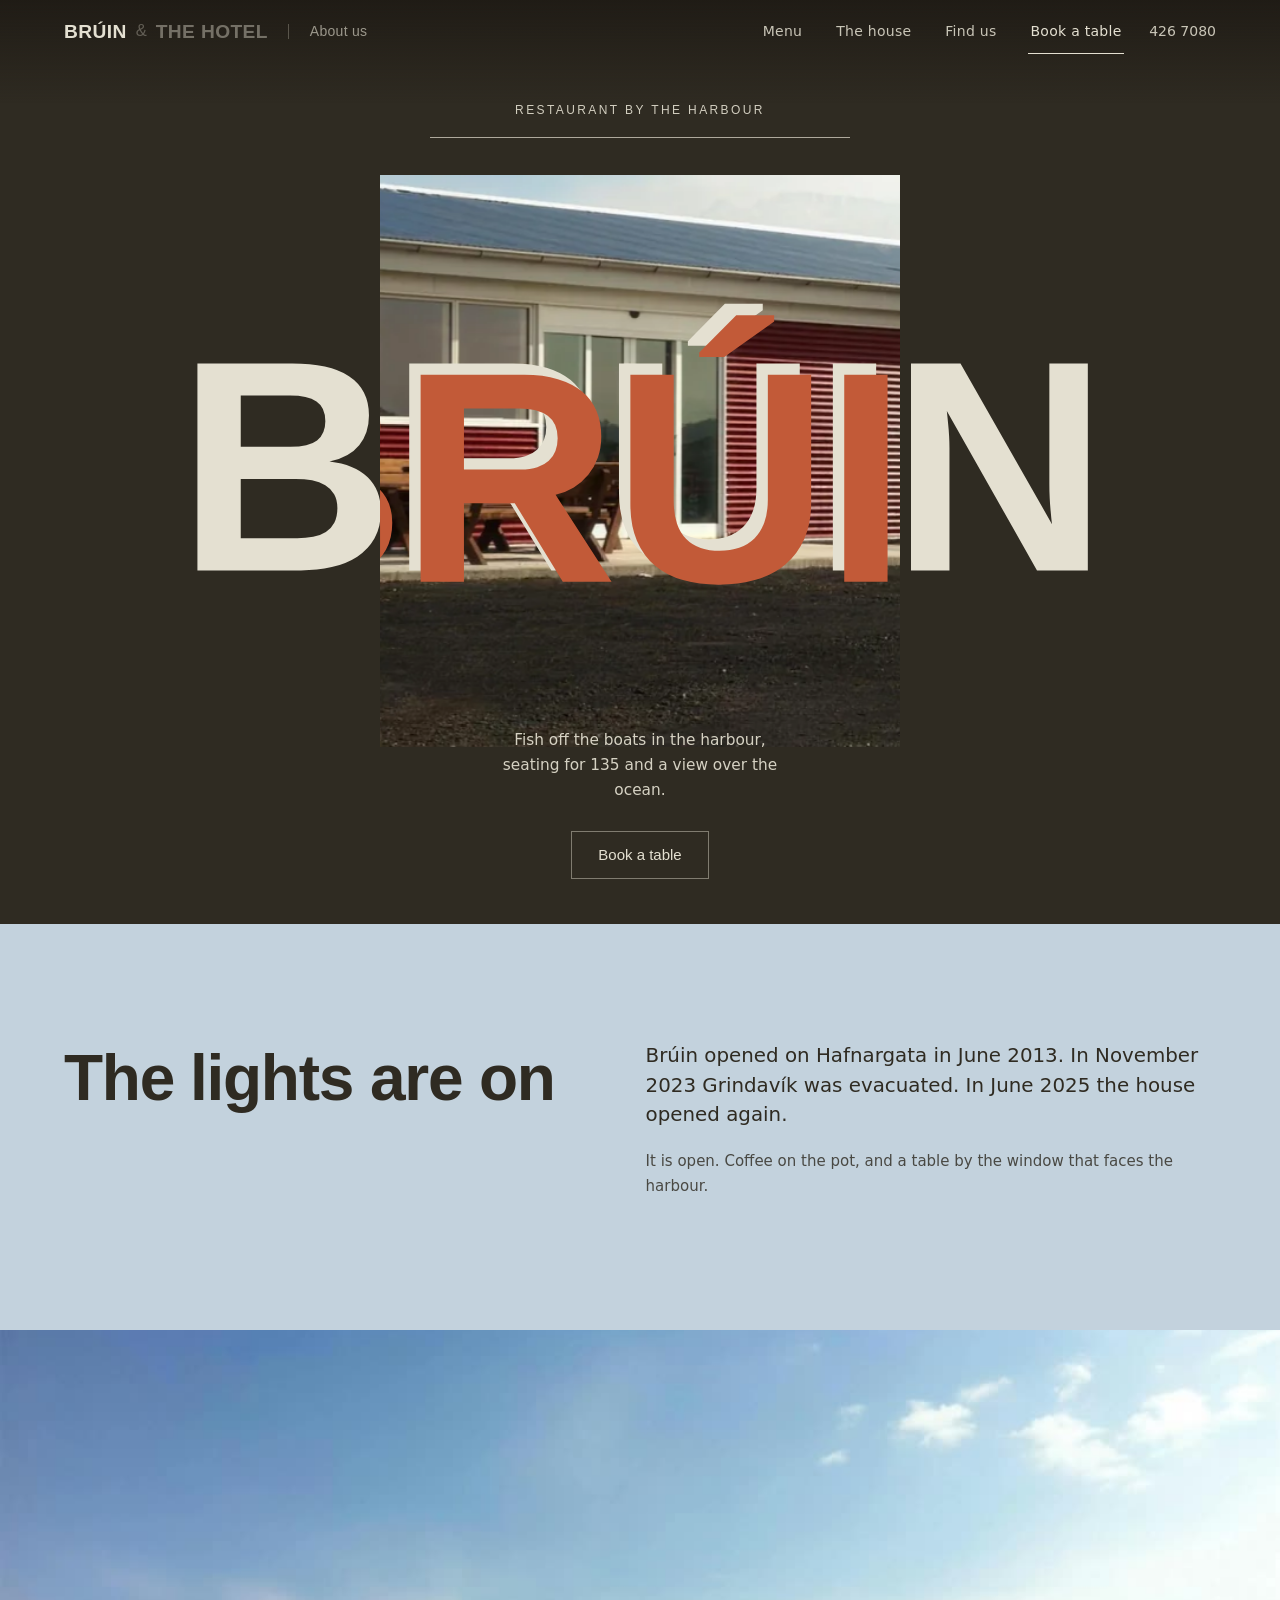
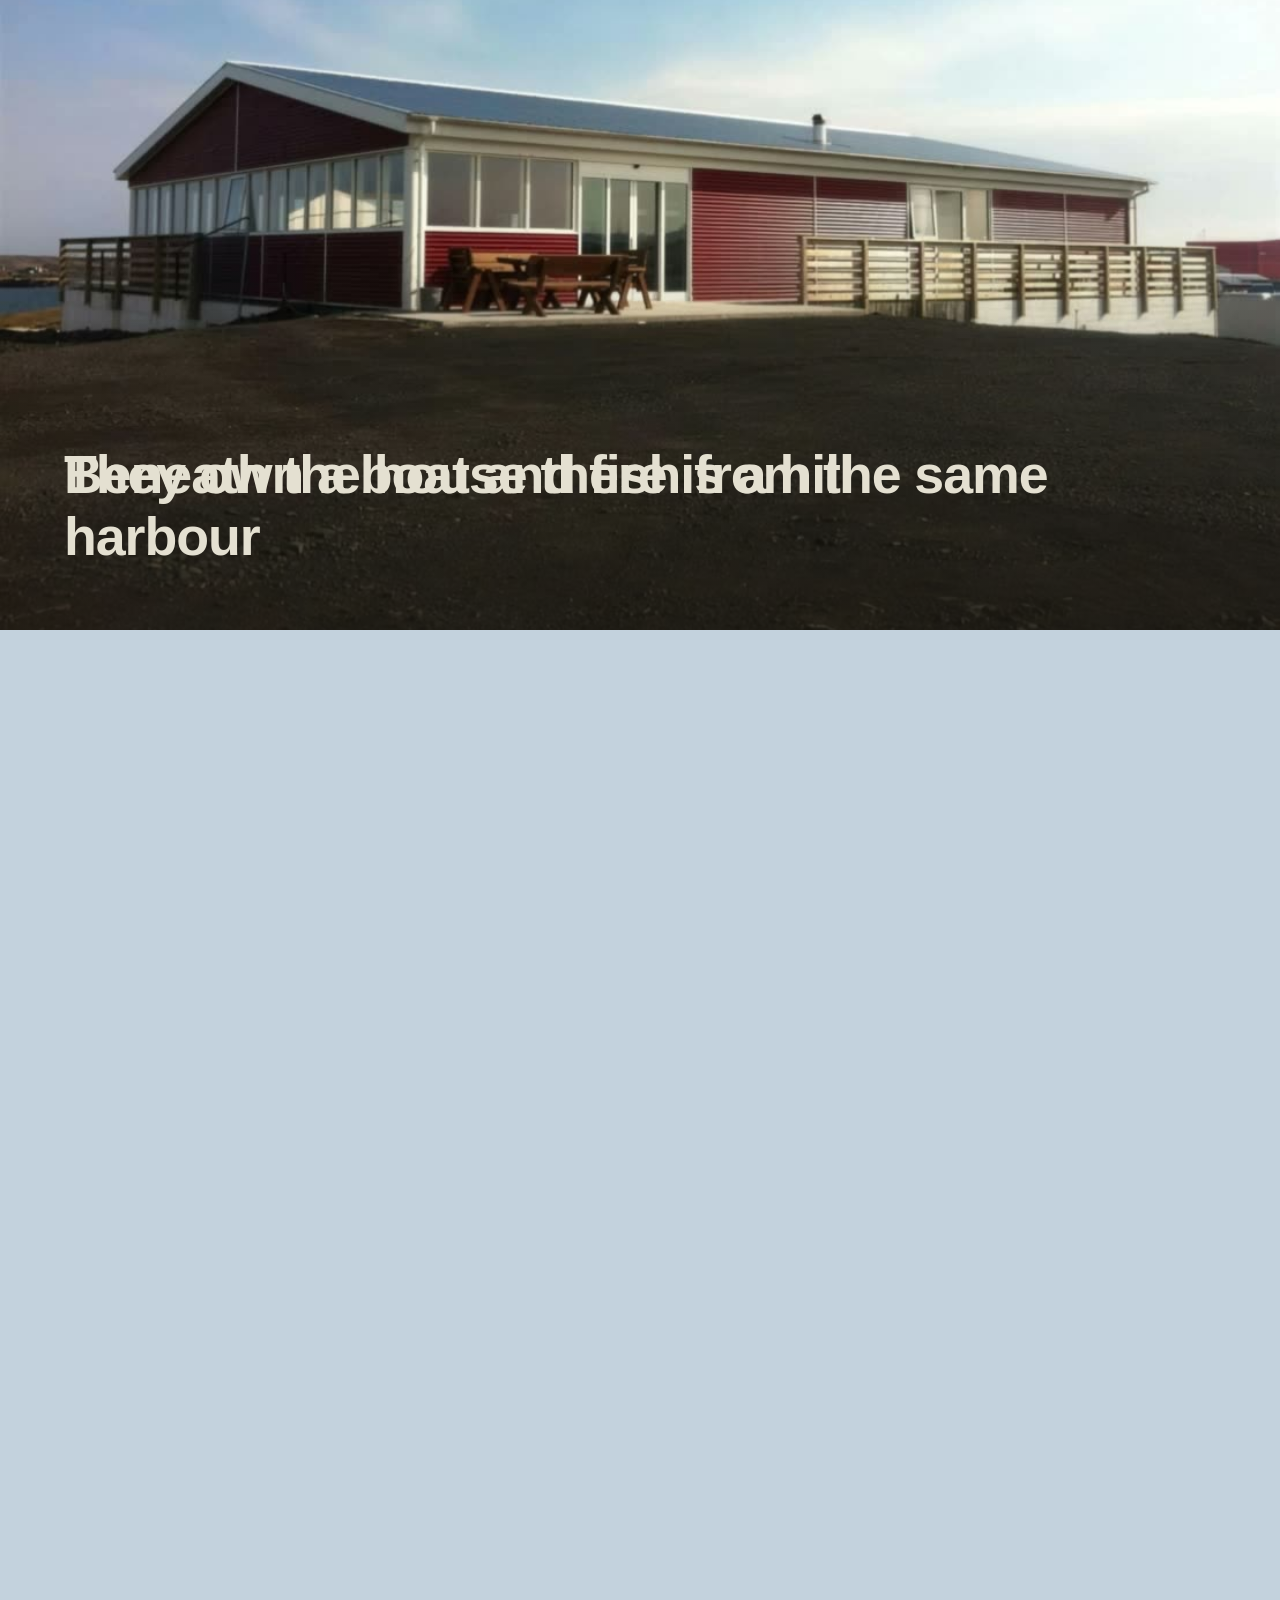
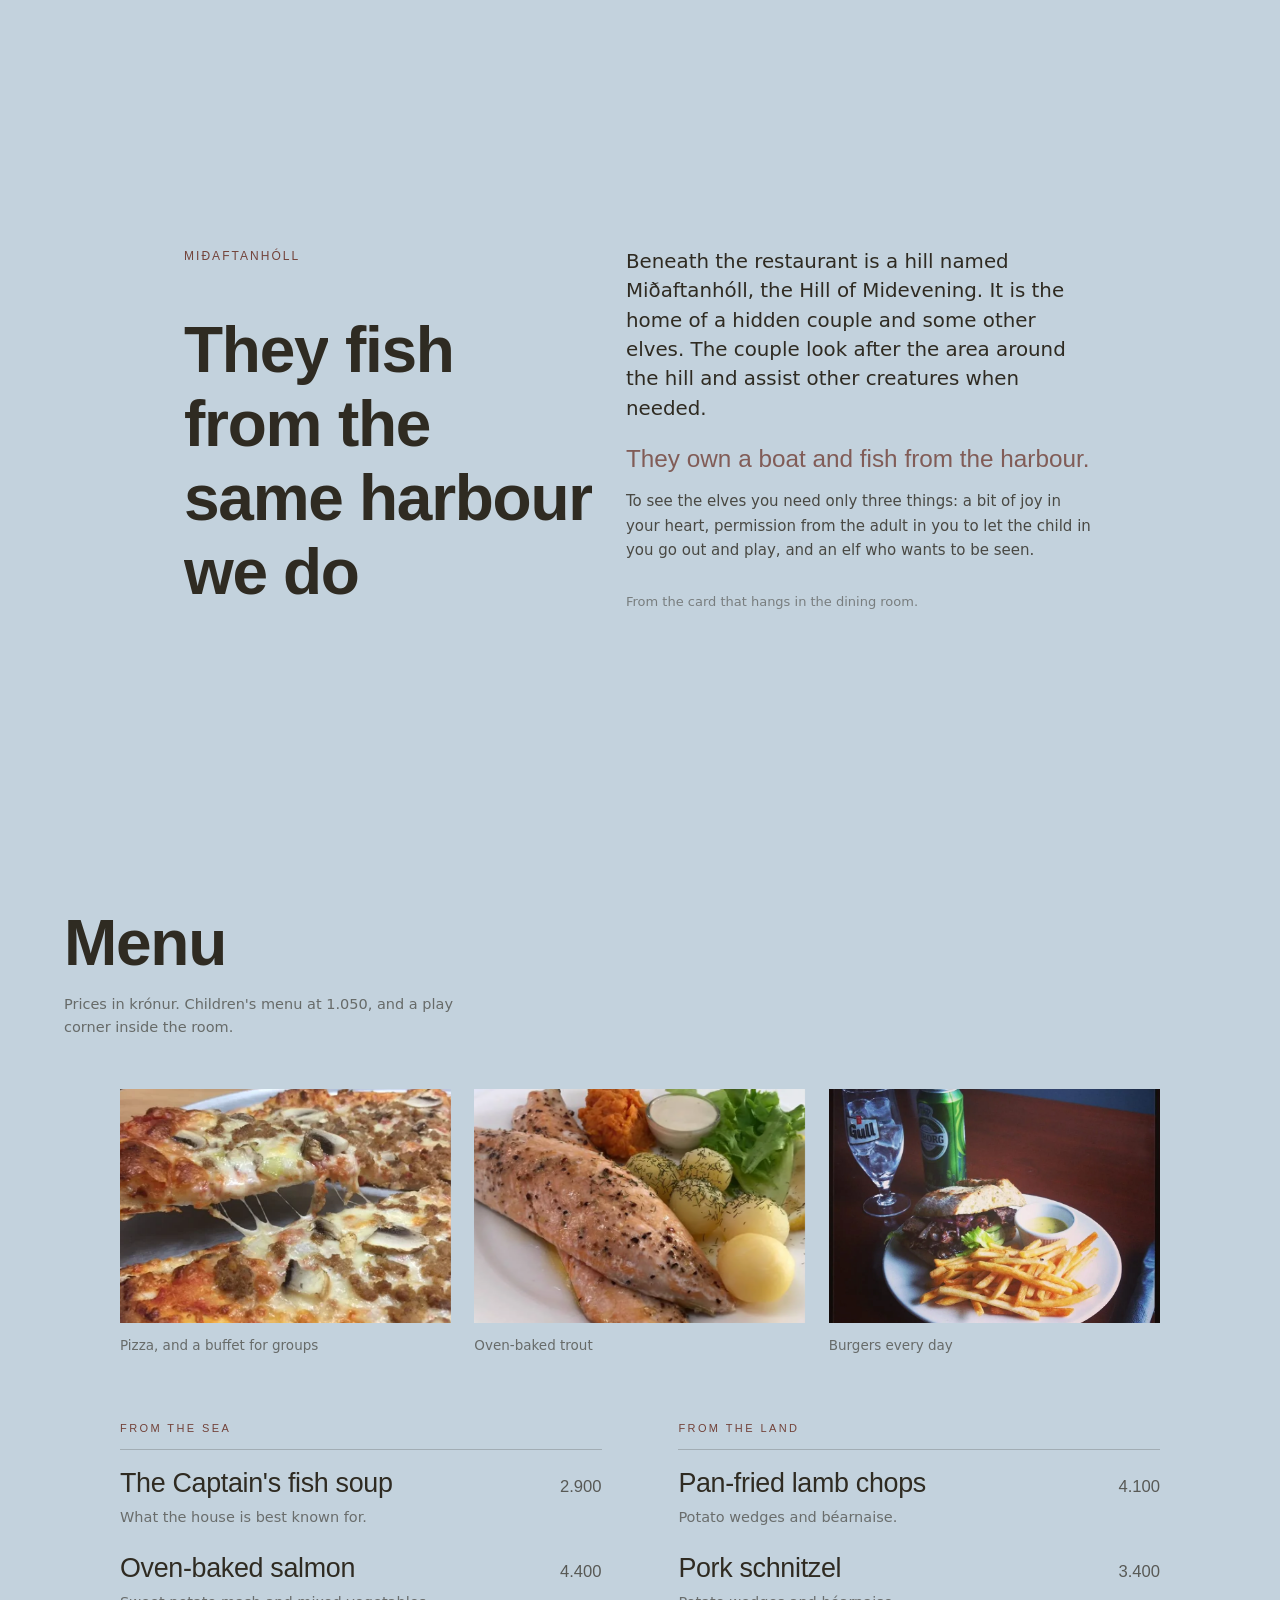
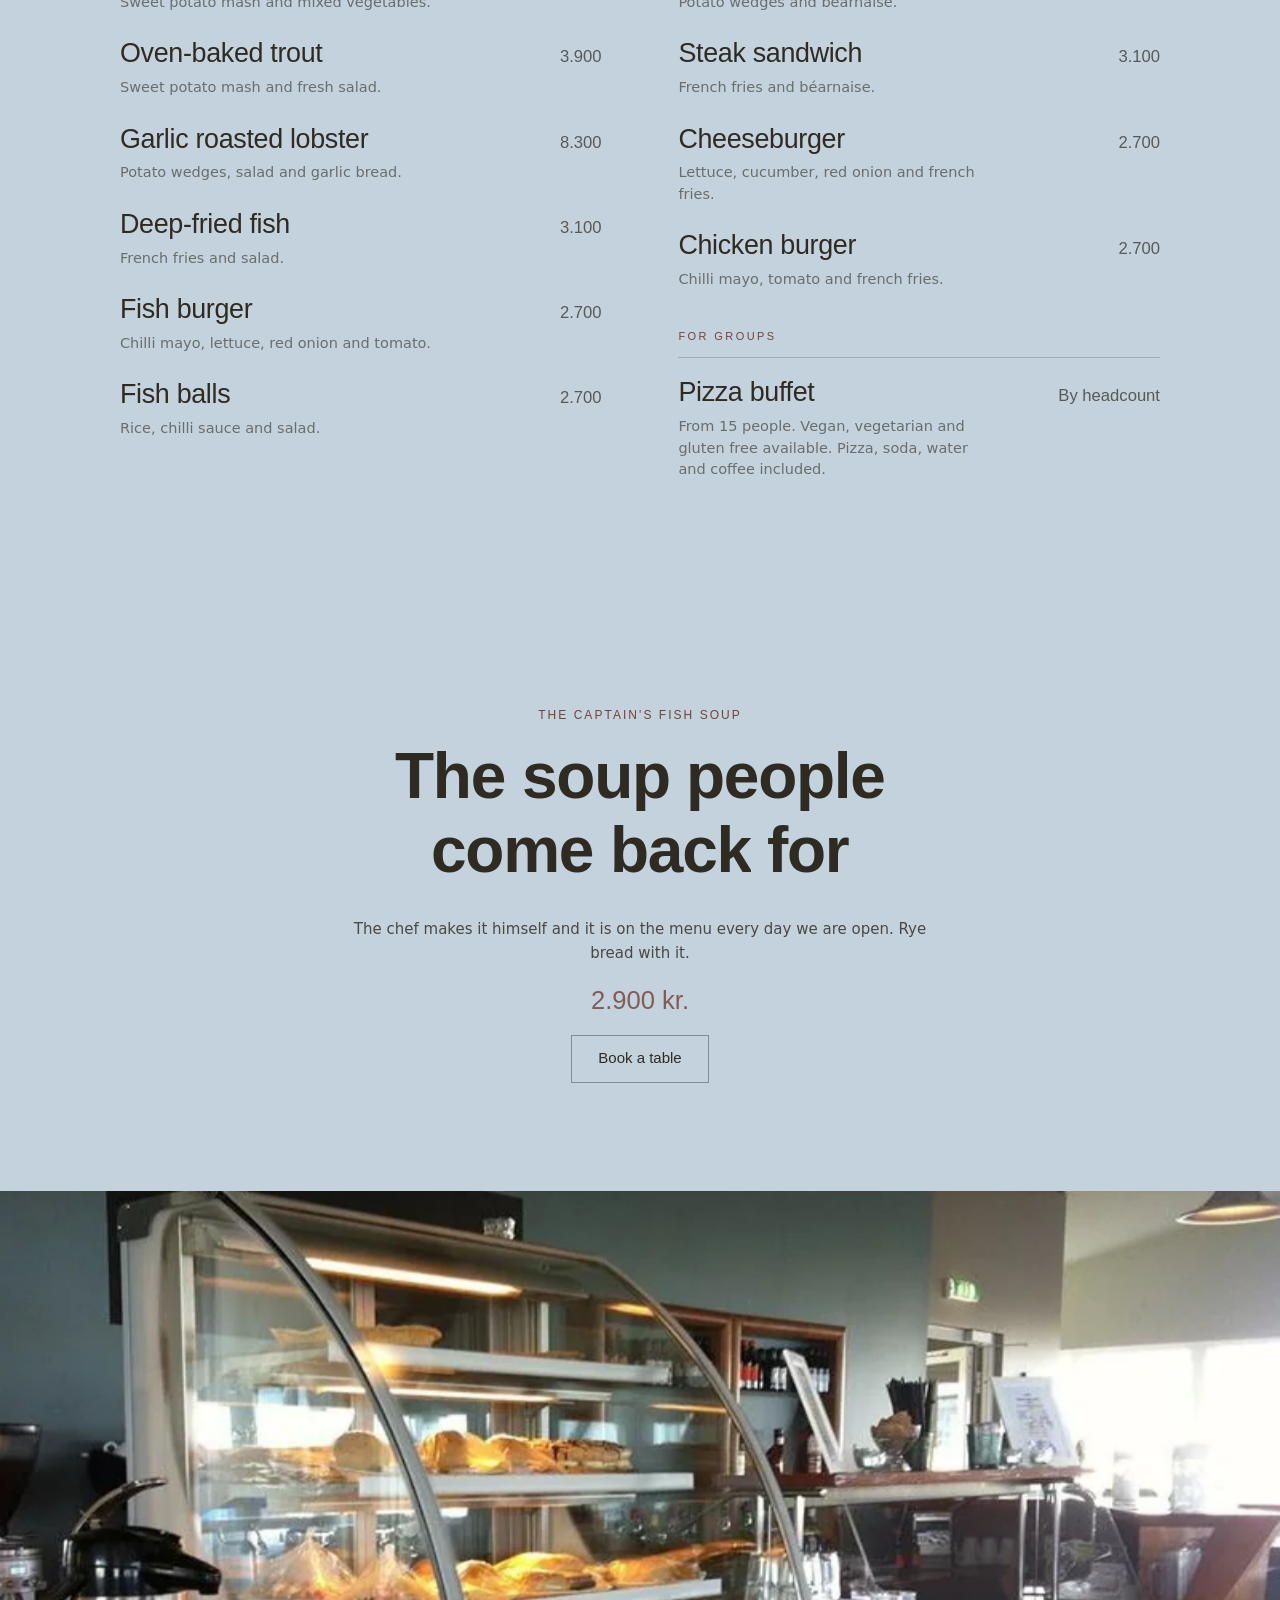
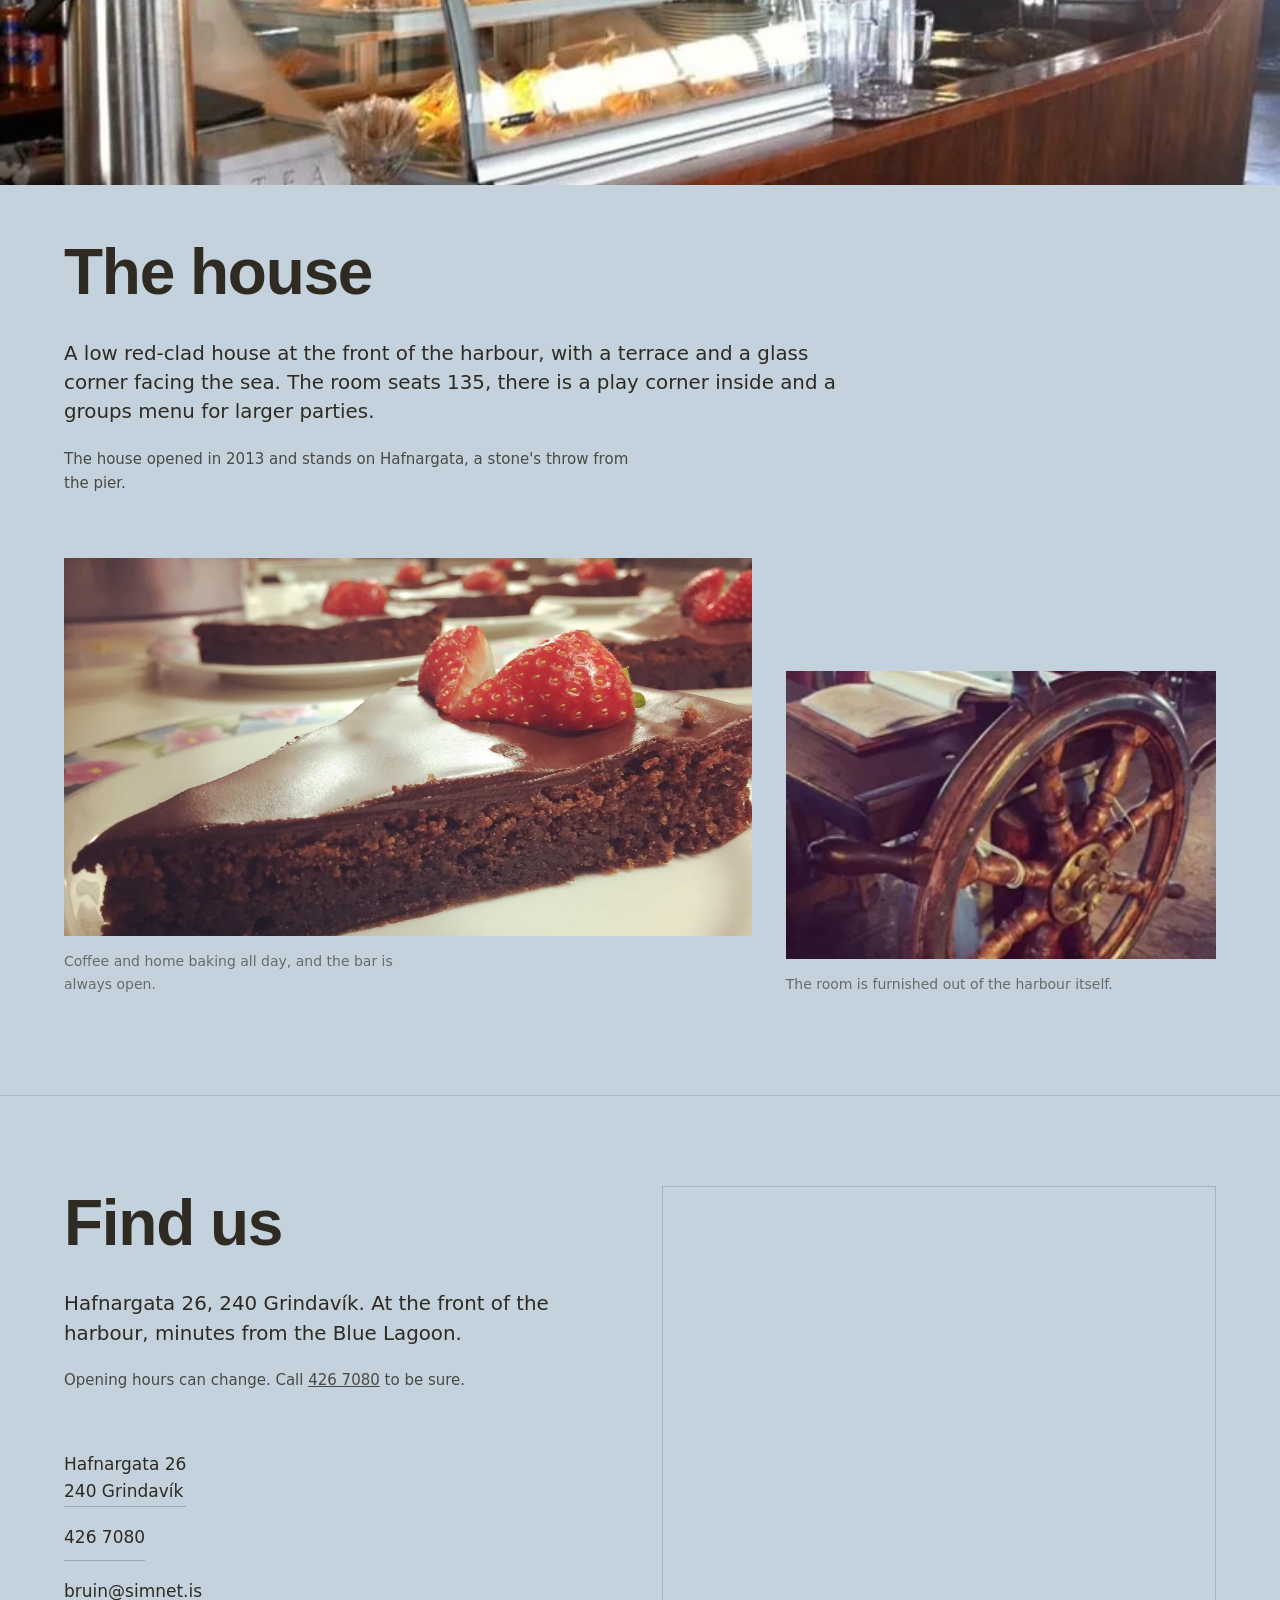
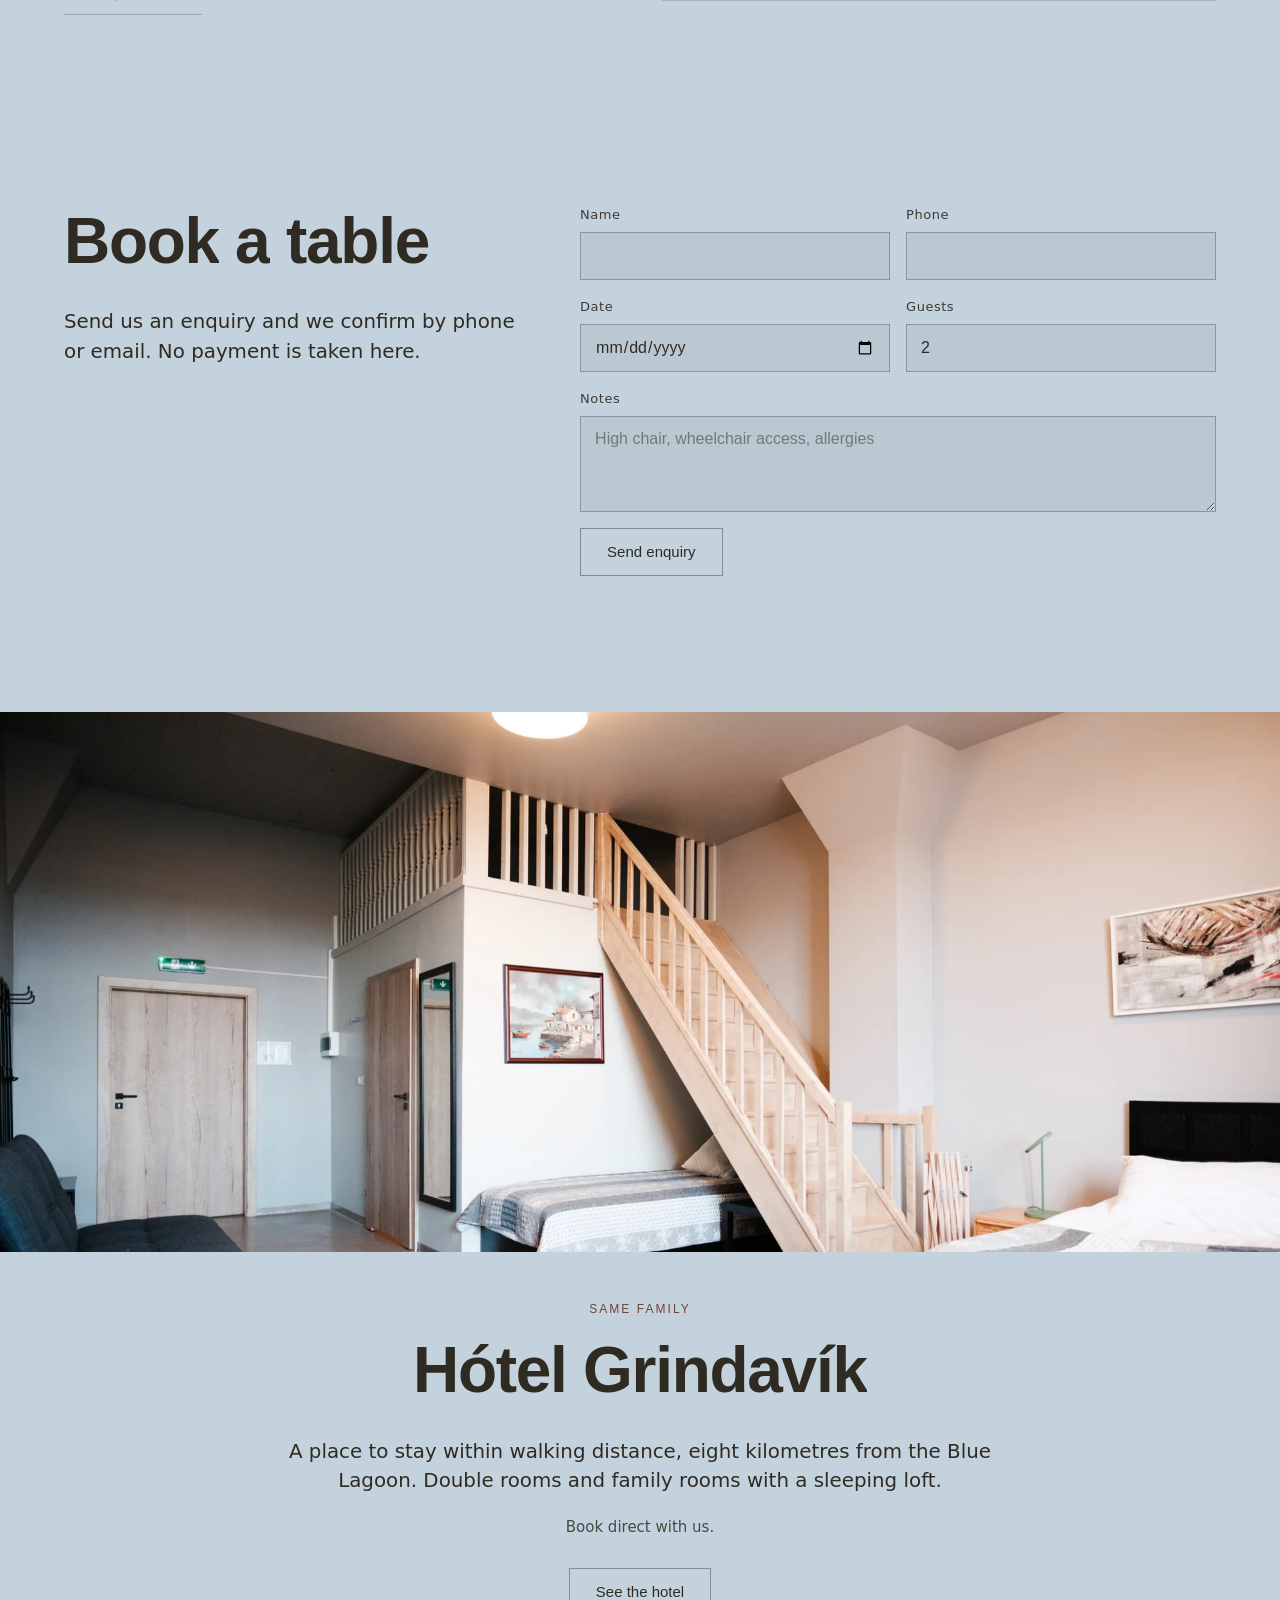
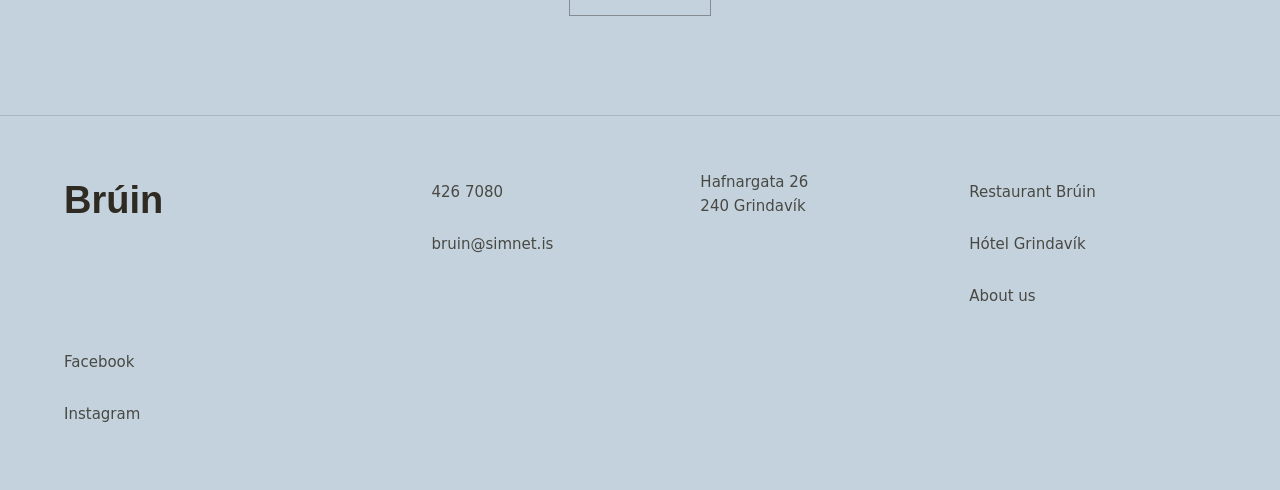
==== commit 0da03b43: "Deploy 7efd30d (noindex preview)" ====
--- a/index.html
+++ b/index.html
@@ -8,6 +8,10 @@
 <meta name="robots" content="noindex, nofollow">
 <meta name="theme-color" content="#C3D2DD" id="themeColor">
 <link rel="icon" href="assets/img/favicon.svg" type="image/svg+xml">
+<!-- raster twin: Safari ignores SVG favicons entirely and would fall back to
+     the ORIGIN root icon, i.e. show another client's mark in this tab -->
+<link rel="icon" type="image/png" sizes="32x32" href="assets/img/favicon-32.png">
+<link rel="apple-touch-icon" href="assets/img/favicon-180.png">
 <link rel="preload" href="assets/fonts/ClashDisplay-Bold.woff2" as="font" type="font/woff2" crossorigin>
 <link rel="preload" href="assets/fonts/Switzer-Regular.woff2" as="font" type="font/woff2" crossorigin>
 <link rel="preload" as="image" href="assets/img/husid-hero.webp">
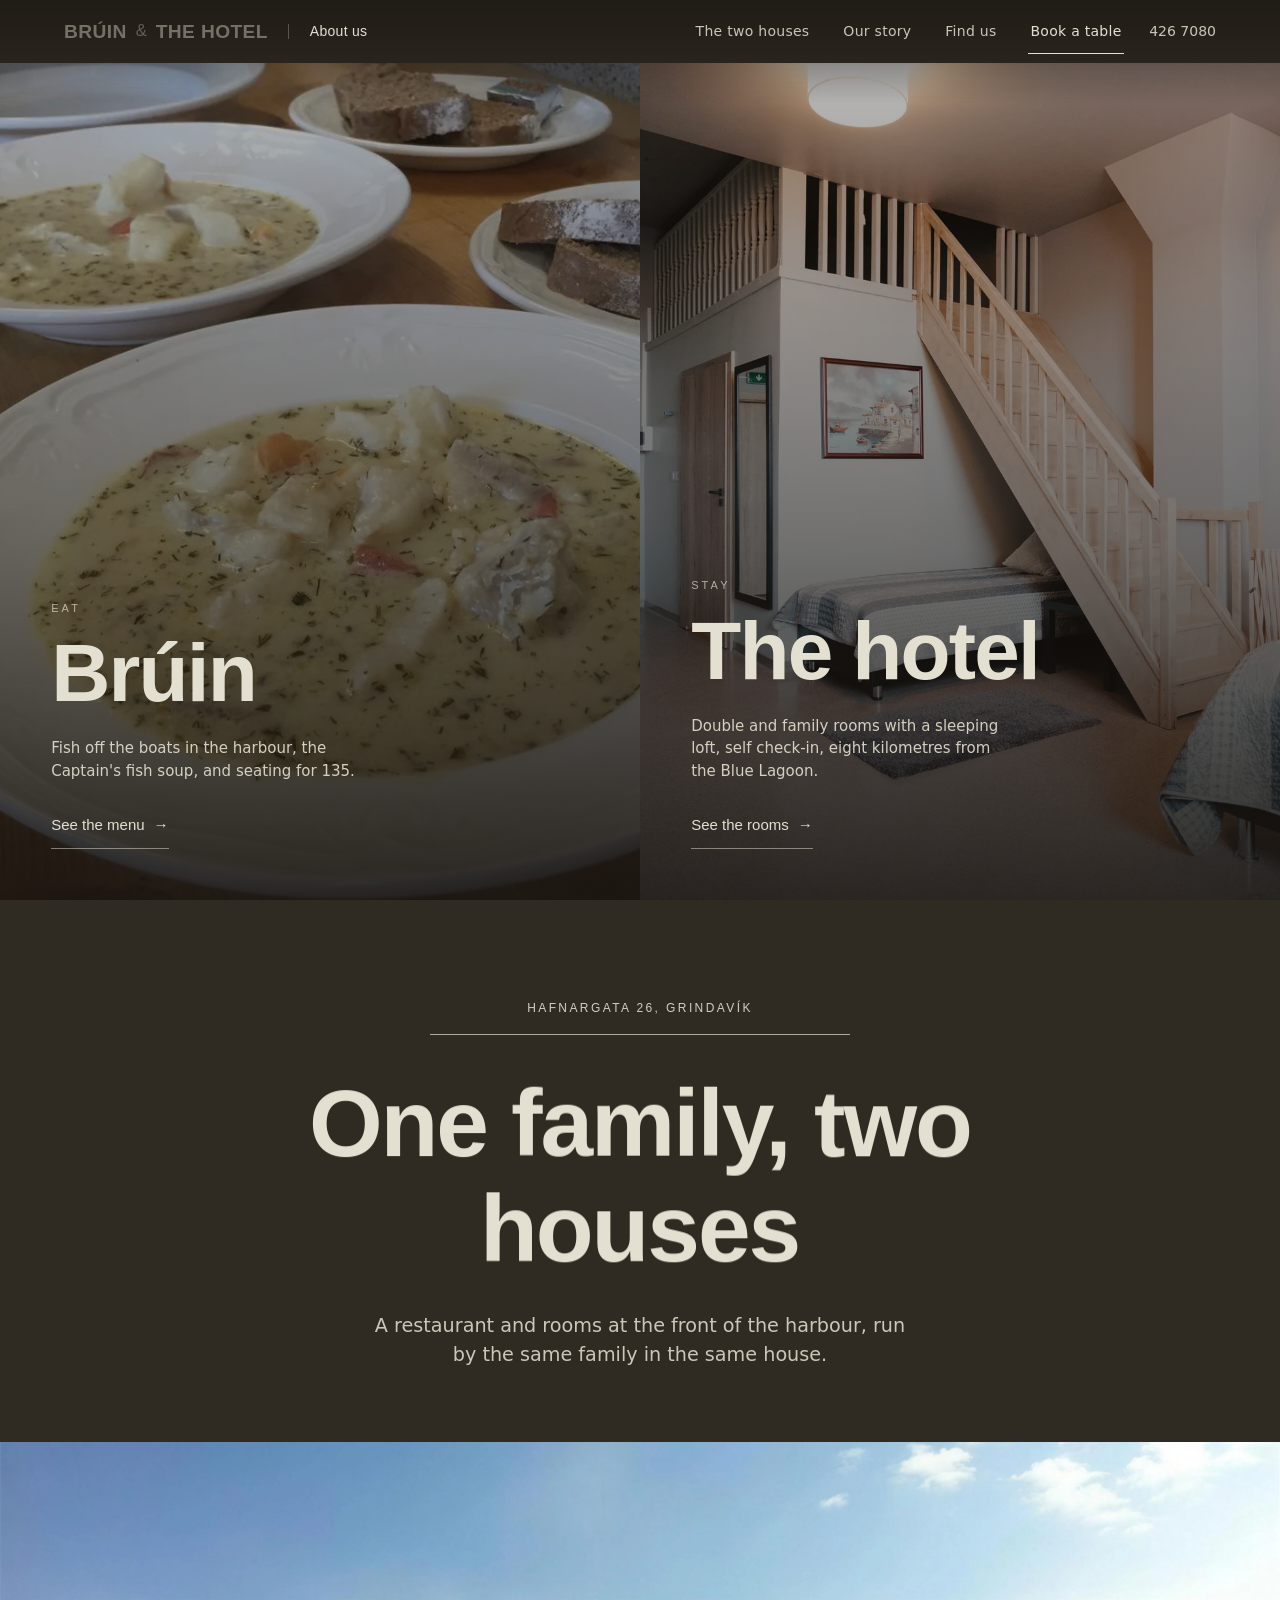
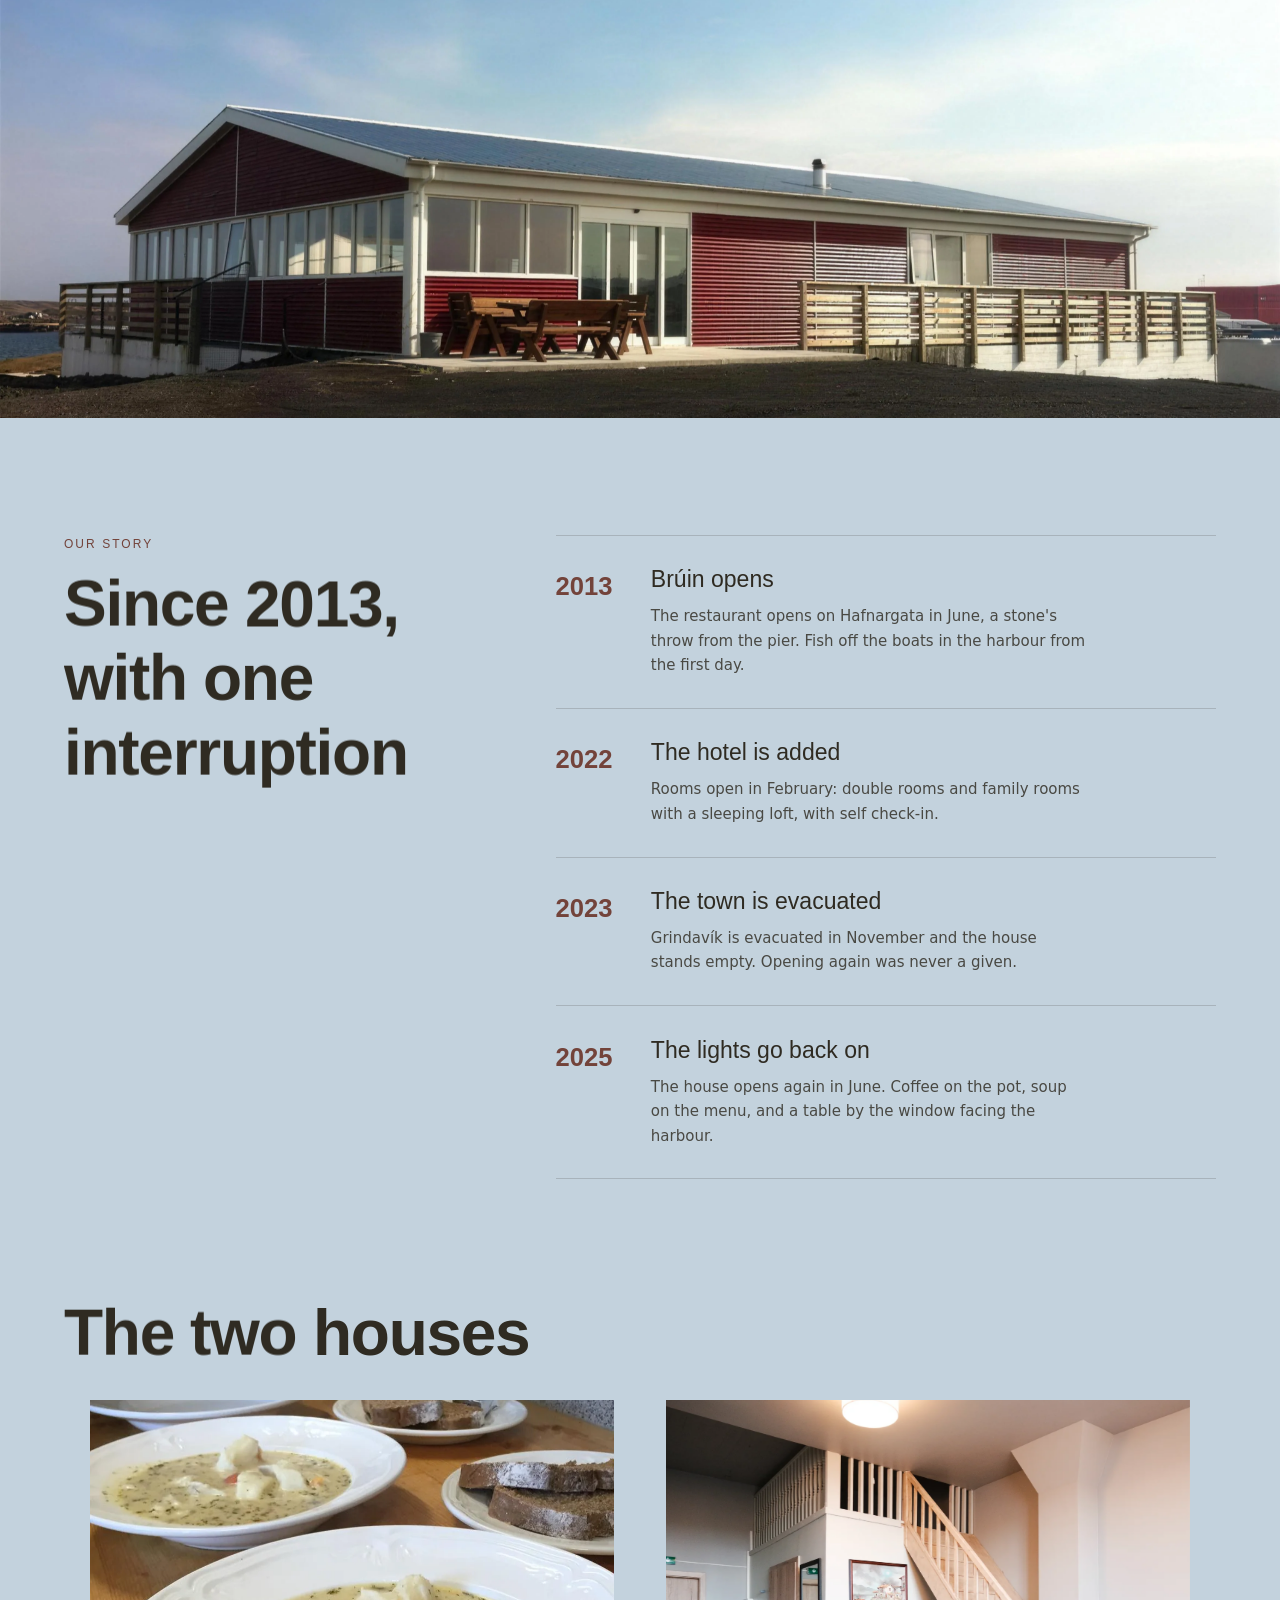
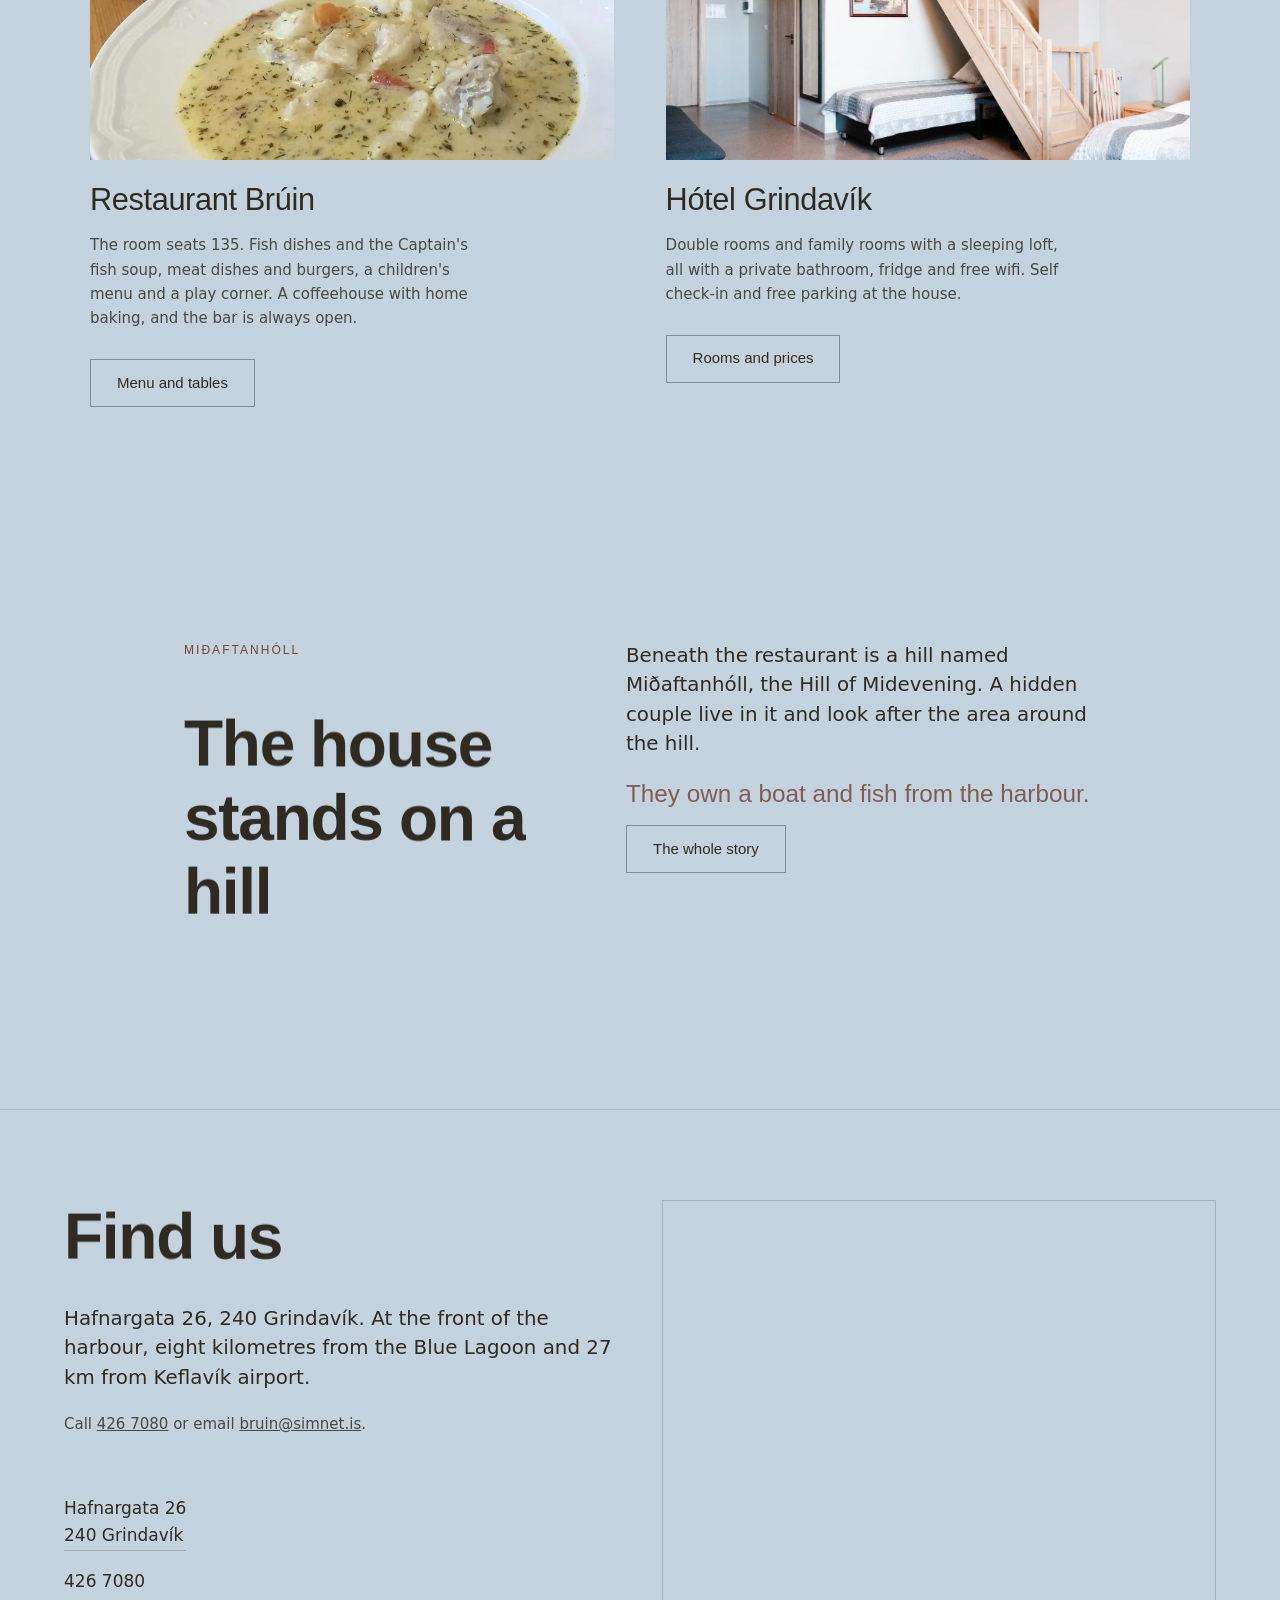
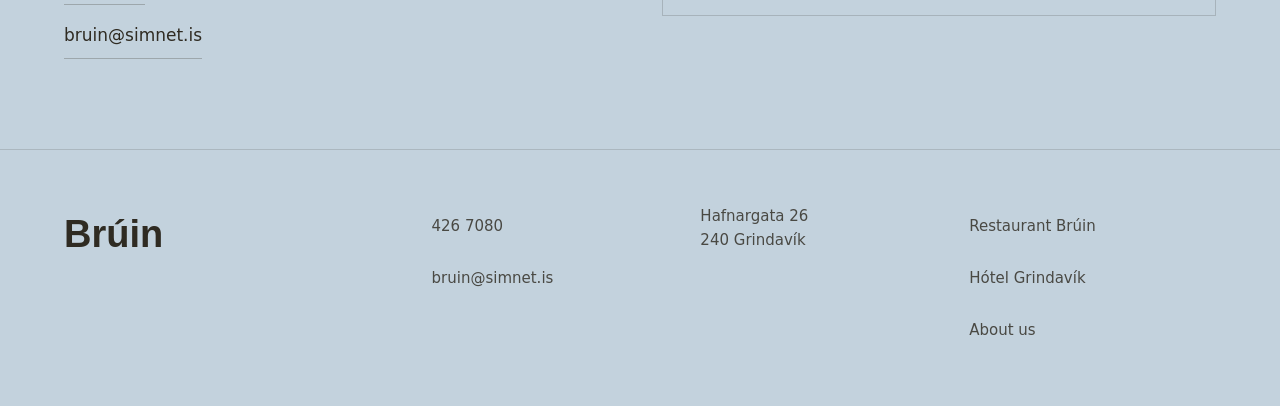
==== commit 2d292785: "Landing page becomes the fork: / chooses between restaurant and hotel" ====
--- a/index.html
+++ b/index.html
@@ -3,8 +3,8 @@
 <head>
 <meta charset="utf-8">
 <meta name="viewport" content="width=device-width, initial-scale=1, viewport-fit=cover">
-<title>Brúin · seafood restaurant by the harbour in Grindavík</title>
-<meta name="description" content="Restaurant Brúin at Hafnargata 26 in Grindavík. Fish dishes, the Captain's fish soup, seating for 135, a children's corner and a groups menu.">
+<title>Brúin &amp; Hótel Grindavík · one family, two houses by the harbour</title>
+<meta name="description" content="One family, two houses by the harbour in Grindavík. Restaurant Brúin since 2013 and Hótel Grindavík since 2022, at Hafnargata 26.">
 <meta name="robots" content="noindex, nofollow">
 <meta name="theme-color" content="#C3D2DD" id="themeColor">
 <link rel="icon" href="assets/img/favicon.svg" type="image/svg+xml">
@@ -14,33 +14,29 @@
 <link rel="apple-touch-icon" href="assets/img/favicon-180.png">
 <link rel="preload" href="assets/fonts/ClashDisplay-Bold.woff2" as="font" type="font/woff2" crossorigin>
 <link rel="preload" href="assets/fonts/Switzer-Regular.woff2" as="font" type="font/woff2" crossorigin>
-<link rel="preload" as="image" href="assets/img/husid-hero.webp">
+<link rel="preload" as="image" href="assets/img/husid-full.webp">
 <link rel="stylesheet" href="styles.css">
 </head>
 <body class="br-root">
 
-<!-- ── preloader: real progress, once per session, ?loader forces it ────── -->
 <div class="br-loader" id="loader" aria-hidden="true">
-  <p class="br-loader__mark" id="loaderMark">BRÚIN</p>
+  <p class="br-loader__mark" id="loaderMark">HAFNARGATA 26</p>
   <p class="br-loader__pct" id="loaderPct">0%</p>
 </div>
 
 <header class="br-nav" id="nav">
-  <!-- the two houses are one family and one booking decision. Saying so in the
-       nav is the cheapest cross-sell on the site: the guest eating fish soup at
-       eight is the same person who needs a bed. -->
   <div class="br-nav__brands">
-    <a class="br-nav__mark is-here" href="index.html" aria-current="page">Brúin</a>
+    <a class="br-nav__mark" href="restaurant.html">Brúin</a>
     <span class="br-nav__amp" aria-hidden="true">&amp;</span>
     <a class="br-nav__mark" href="hotel.html">The hotel</a>
     <span class="br-nav__rule" aria-hidden="true"></span>
-    <a class="br-nav__about" href="about.html">About us</a>
+    <a class="br-nav__about is-here" href="index.html" aria-current="page">About us</a>
   </div>
   <nav class="br-nav__links" aria-label="Main menu">
-    <a href="#menu">Menu</a>
-    <a href="#the-house">The house</a>
-    <a href="#find-us">Find us</a>
-    <a class="br-nav__cta" href="#book">Book a table</a>
+    <a href="#choose">The two houses</a>
+    <a href="#our-story">Our story</a>
+        <a href="#find-us">Find us</a>
+    <a class="br-nav__cta" href="restaurant.html#book">Book a table</a>
   </nav>
   <a class="br-nav__tel" href="tel:+3544267080">426 7080</a>
   <button class="br-burger" id="burger" aria-label="Open menu" aria-expanded="false" aria-controls="menu">
@@ -50,242 +46,159 @@
 
 <div class="br-menu" id="menu" hidden>
   <nav aria-label="Menu">
-    <a href="#open-again"><span>Open again</span></a>
-    <a href="#menu"><span>Menu</span></a>
-    <a href="#the-house"><span>The house</span></a>
+    <a href="#choose"><span>The two houses</span></a>
+    <a href="#our-story"><span>Our story</span></a>
     <a href="#find-us"><span>Find us</span></a>
-    <a href="#book"><span>Book a table</span></a>
+    <a class="br-menu__alt" href="restaurant.html"><span>Restaurant Brúin</span></a>
     <a class="br-menu__alt" href="hotel.html"><span>Hótel Grindavík</span></a>
-    <a class="br-menu__alt" href="about.html"><span>About us</span></a>
   </nav>
   <div class="br-menu__foot">
     <a href="tel:+3544267080">426 7080</a>
-    <a class="br-menu__cta" href="#book">Book a table</a>
+    <a class="br-menu__cta" href="restaurant.html#book">Book a table</a>
   </div>
 </div>
 
 <main id="top">
 
-<!-- ── 1. hero: the roofline seam births the name ───────────────────────── -->
-<section class="br-hero" id="hero">
-  <!-- the photograph is a CENTRED CROP, not full bleed: the wordmark crosses it,
-       and the crossing is the whole point of the hero -->
-  <div class="br-hero__panel">
-    <img class="br-frame-in br-frame-in--hero" src="assets/img/husid-hero.webp"
-      width="1800" height="782"
-      alt="Restaurant Brúin, a red-clad house by the harbour in Grindavík"
-      fetchpriority="high" decoding="async">
-  </div>
-
-  <!-- the paper letters. SVG, not HTML text, so the very same <text> node can
-       also serve as the clip path below — see the three-layer note in the CSS -->
-  <svg class="br-hero__wmsvg" id="wmSvg" aria-hidden="true" focusable="false">
-    <text class="br-hero__wmtext" id="wmGlyphText" text-anchor="middle"
-          font-family="Clash, sans-serif" font-weight="700" letter-spacing="-0.018em" font-size="120">BRÚIN</text>
-  </svg>
-
-  <!-- the crossing: the letters fill with their own cladding profile -->
-  <div class="br-hero__glyph" id="heroGlyph" aria-hidden="true">
-    <div class="br-hero__glyph-in"></div>
-  </div>
-  <svg class="br-hero__defs" aria-hidden="true" focusable="false" width="0" height="0">
-    <defs><clipPath id="wmGlyphs" clipPathUnits="userSpaceOnUse">
-      <!-- the strike is offset on the CLIP, never by moving the layer. Translating
-           the element would drag its crop clip along with it, so the boundary
-           between "on the picture" and "off it" would slide off the picture's
-           own edge by the same few pixels and read as a registration fault. -->
-      <use href="#wmGlyphText" id="wmGlyphUse" x="0" y="0"></use>
-    </clipPath></defs>
-  </svg>
-
-  <!-- three rows. The eyebrow sits ABOVE the panel and the copy BELOW it, both
-       on the dark ground where paper ink reads ~14:1. The middle row is left
-       empty: it is the crossing, and nothing else should sit on the picture. -->
-  <div class="br-hero__copy">
-    <div class="br-hero__top">
-      <p class="br-hero__eyebrow" id="wmTop">Restaurant by the harbour</p>
+<h1 class="br-sr">Brúin and Hótel Grindavík, Hafnargata 26 in Grindavík</h1>
+
+<!-- ── 1. THE CHOICE ──────────────────────────────────────────────────────
+     Two businesses share this address, and a visitor arriving cold does not yet
+     know which one they came for. Landing them straight in the restaurant makes
+     the hotel invisible to exactly the person most likely to need a bed. So the
+     first thing on the site is the fork, not a sales pitch: two doors, equal
+     weight, each a real photograph of what is behind it.
+     Both doors are plain <a> elements wrapping the whole panel, so this works
+     with no JS, on a keyboard, and for a screen reader reading two links. -->
+<section class="br-doors" id="choose">
+  <a class="br-door" href="restaurant.html">
+    <div class="br-door__media">
+      <img src="assets/img/supa.webp" width="960" height="960"
+        alt="" loading="eager" decoding="async">
+    </div>
+    <div class="br-door__body">
+      <p class="br-door__eyebrow">Eat</p>
+      <h2 class="br-door__h">Brúin</h2>
+      <p class="br-door__sub">Fish off the boats in the harbour, the Captain's fish soup, and seating for 135.</p>
+      <span class="br-door__go">See the menu</span>
+    </div>
+  </a>
+  <a class="br-door" href="hotel.html">
+    <div class="br-door__media">
+      <img src="assets/img/herbergi.webp" width="2000" height="1333"
+        alt="" loading="eager" decoding="async">
+    </div>
+    <div class="br-door__body">
+      <p class="br-door__eyebrow">Stay</p>
+      <h2 class="br-door__h">The hotel</h2>
+      <p class="br-door__sub">Double and family rooms with a sleeping loft, self check-in, eight kilometres from the Blue Lagoon.</p>
+      <span class="br-door__go">See the rooms</span>
+    </div>
+  </a>
+</section>
+
+<!-- ── 2. who we are ─────────────────────────────────────────────────────── -->
+<section class="br-intro" id="intro">
+  <div class="br-wrap br-intro__grid">
+    <div class="br-intro__top">
+      <p class="br-hero__eyebrow" id="wmTop">Hafnargata 26, Grindavík</p>
       <span class="br-hero__seam" id="wmSeam" aria-hidden="true"></span>
     </div>
-
-    <h1 class="br-sr">Brúin, seafood restaurant by the harbour in Grindavík</h1>
-
-    <div class="br-hero__foot">
-      <p class="br-hero__sub">Fish off the boats in the harbour, seating for 135 and a view over the ocean.</p>
-      <a class="br-btn br-btn--ghost br-btn--onDark" href="#book">Book a table</a>
-    </div>
-  </div>
-</section>
-
-<!-- ── 2. opið aftur ───────────────────────────────────────────────────── -->
-<!-- OWNER DECISION: whether the reopening is public is theirs. Every date sourced. -->
-<section class="br-open" id="open-again">
-  <div class="br-wrap br-open__grid">
-    <h2 class="br-h2" data-headline>The lights are on</h2>
-    <div class="br-open__body br-rv">
-      <p class="br-lede">Brúin opened on Hafnargata in June 2013. In November 2023 Grindavík was evacuated. In June 2025 the house opened again.</p>
-      <p>It is open. Coffee on the pot, and a table by the window that faces the harbour.</p>
-    </div>
-  </div>
-</section>
-
-<!-- ── 3. THE FILM: pinned, scrubbed frame sequence ─────────────────────
-     Their own building, approached over the length of the pin. A canvas
-     sequence, never a <video> driven by currentTime: every currentTime
-     assignment is a decoder seek and the film would step instead of track. -->
-<section class="br-film" id="film">
-  <div class="br-film__inner">
-    <div class="br-film__still"><img src="assets/img/poster.jpg" width="1600" height="1196"
-      alt="Brúin by the harbour" loading="lazy" decoding="async"></div>
-    <canvas class="br-film__canvas" aria-hidden="true"></canvas>
-    <div class="br-film__scrim" aria-hidden="true"></div>
-    <div class="br-film__caps">
-      <p class="br-film__cap is-on" data-cap="day">Beneath the house there is a hill</p>
-      <p class="br-film__cap" data-cap="eve">They own a boat and fish from the same harbour</p>
-    </div>
-  </div>
-</section>
-
-<!-- ── 3b. Miðaftanhóll: the house's own legend, in the house's own words ──
-     Taken from the card that hangs in the restaurant. It is the one thing on
-     this site no competitor can copy, and the boat line ties the folklore to
-     the actual kitchen, so it earns its place rather than decorating one. -->
+    <h2 class="br-intro__h" data-headline>One family, two houses</h2>
+    <p class="br-intro__lede">A restaurant and rooms at the front of the harbour, run by the same family in the same house.</p>
+  </div>
+  <div class="br-intro__media">
+    <div class="br-frame"><img class="br-frame-in" data-drift="16"
+      src="assets/img/husid-full.webp" width="4096" height="3072"
+      alt="Brúin, a low red-clad house by the harbour in Grindavík"
+      fetchpriority="high" decoding="async"></div>
+  </div>
+</section>
+
+<!-- ── 2. sagan ───────────────────────────────────────────────────────────
+     Every date sourced; see _internal/NOTES.md. The evacuation is stated
+     plainly and without eruption imagery, and it remains the OWNERS' call
+     whether it appears publicly at all. -->
+<section class="br-story" id="our-story">
+  <div class="br-wrap br-story__grid">
+    <div class="br-story__intro">
+      <p class="br-eyebrow br-rv">Our story</p>
+      <h2 class="br-h2" data-headline>Since 2013, with one interruption</h2>
+    </div>
+    <ol class="br-time br-rv">
+      <li>
+        <span class="br-time__y">2013</span>
+        <div><h3>Brúin opens</h3>
+          <p>The restaurant opens on Hafnargata in June, a stone's throw from the pier. Fish off the boats in the harbour from the first day.</p></div>
+      </li>
+      <li>
+        <span class="br-time__y">2022</span>
+        <div><h3>The hotel is added</h3>
+          <p>Rooms open in February: double rooms and family rooms with a sleeping loft, with self check-in.</p></div>
+      </li>
+      <li>
+        <span class="br-time__y">2023</span>
+        <div><h3>The town is evacuated</h3>
+          <p>Grindavík is evacuated in November and the house stands empty. Opening again was never a given.</p></div>
+      </li>
+      <li>
+        <span class="br-time__y">2025</span>
+        <div><h3>The lights go back on</h3>
+          <p>The house opens again in June. Coffee on the pot, soup on the menu, and a table by the window facing the harbour.</p></div>
+      </li>
+    </ol>
+  </div>
+</section>
+
+<!-- ── 3. húsin: the two properties, both routes reachable ──────────────── -->
+<section class="br-houses" id="two-houses">
+  <div class="br-wrap">
+    <h2 class="br-h2" data-headline>The two houses</h2>
+    <div class="br-houses__grid">
+      <article class="br-houses__card br-rv">
+        <div class="br-frame"><img class="br-frame-in" data-drift="10"
+          src="assets/img/supa.webp" width="960" height="960"
+          alt="The Captain's fish soup with rye bread" loading="lazy" decoding="async"></div>
+        <h3 class="br-room__h">Restaurant Brúin</h3>
+        <p>The room seats 135. Fish dishes and the Captain's fish soup, meat dishes and burgers, a children's menu and a play corner. A coffeehouse with home baking, and the bar is always open.</p>
+        <a class="br-btn br-btn--line" href="restaurant.html">Menu and tables</a>
+      </article>
+      <article class="br-houses__card br-rv">
+        <div class="br-frame"><img class="br-frame-in" data-drift="10"
+          src="assets/img/herbergi.webp" width="2000" height="1333"
+          alt="A family room at Hótel Grindavík with a sleeping loft" loading="lazy" decoding="async"></div>
+        <h3 class="br-room__h">Hótel Grindavík</h3>
+        <p>Double rooms and family rooms with a sleeping loft, all with a private bathroom, fridge and free wifi. Self check-in and free parking at the house.</p>
+        <a class="br-btn br-btn--line" href="hotel.html">Rooms and prices</a>
+      </article>
+    </div>
+  </div>
+</section>
+
+<!-- ── 4. Miðaftanhóll: pointed at, not repeated ────────────────────────── -->
 <section class="br-holl" id="the-hill">
   <div class="br-wrap br-holl__grid">
     <p class="br-eyebrow br-rv">Miðaftanhóll</p>
-    <h2 class="br-h2" data-headline>They fish from the same harbour we do</h2>
+    <h2 class="br-h2" data-headline>The house stands on a hill</h2>
     <div class="br-holl__body br-rv">
-      <p class="br-lede">Beneath the restaurant is a hill named Miðaftanhóll, the Hill of Midevening. It is the home of a hidden couple and some other elves. The couple look after the area around the hill and assist other creatures when needed.</p>
+      <p class="br-lede">Beneath the restaurant is a hill named Miðaftanhóll, the Hill of Midevening. A hidden couple live in it and look after the area around the hill.</p>
       <p class="br-holl__line"><b>They own a boat and fish from the harbour.</b></p>
-      <p>To see the elves you need only three things: a bit of joy in your heart, permission from the adult in you to let the child in you go out and play, and an elf who wants to be seen.</p>
-      <p class="br-holl__src">From the card that hangs in the dining room.</p>
-    </div>
-  </div>
-</section>
-
-<!-- ── 4. matseðill ────────────────────────────────────────────────────── -->
-<!-- Dishes and prices are THEIR OWN, lifted from their live menu page. Their
-     current site prints these numbers with a EUR sign because the Wix currency
-     was never set, so a visitor reads the lobster as 8.300 euros. Here they are
-     krónur, which is what they are. -->
-<section class="br-menu-sec" id="menu">
-  <div class="br-wrap">
-    <h2 class="br-h2" data-headline>Menu</h2>
-    <p class="br-menu-sec__note br-rv">Prices in krónur. Children's menu at 1.050, and a play corner inside the room.</p>
-
-    <!-- their own dishes, their own photographs. The page had four copies of
-         the same exterior and none of the food the kitchen is known for. -->
-    <div class="br-rail br-rv">
-      <figure><div class="br-frame"><img class="br-frame-in" data-drift="7"
-        src="assets/img/pizza.webp" width="640" height="480"
-        alt="A slice of pizza lifted from the dish, the cheese stretching" loading="lazy" decoding="async"></div>
-        <figcaption>Pizza, and a buffet for groups</figcaption></figure>
-      <figure><div class="br-frame"><img class="br-frame-in" data-drift="7"
-        src="assets/img/silungur.webp" width="960" height="720"
-        alt="Oven-baked trout with sweet potato mash and salad" loading="lazy" decoding="async"></div>
-        <figcaption>Oven-baked trout</figcaption></figure>
-      <figure><div class="br-frame"><img class="br-frame-in" data-drift="7"
-        src="assets/img/borgari.webp" width="960" height="960"
-        alt="A hamburger with french fries" loading="lazy" decoding="async"></div>
-        <figcaption>Burgers every day</figcaption></figure>
-    </div>
-    <div class="br-menu-grid">
-      <div class="br-menu-col br-rv">
-        <h3 class="br-menu-col__h">From the sea</h3>
-        <ul class="br-dish">
-          <li><b>The Captain's fish soup</b><span>What the house is best known for.</span><i>2.900</i></li>
-          <li><b>Oven-baked salmon</b><span>Sweet potato mash and mixed vegetables.</span><i>4.400</i></li>
-          <li><b>Oven-baked trout</b><span>Sweet potato mash and fresh salad.</span><i>3.900</i></li>
-          <li><b>Garlic roasted lobster</b><span>Potato wedges, salad and garlic bread.</span><i>8.300</i></li>
-          <li><b>Deep-fried fish</b><span>French fries and salad.</span><i>3.100</i></li>
-          <li><b>Fish burger</b><span>Chilli mayo, lettuce, red onion and tomato.</span><i>2.700</i></li>
-          <li><b>Fish balls</b><span>Rice, chilli sauce and salad.</span><i>2.700</i></li>
-        </ul>
-      </div>
-      <div class="br-menu-col br-rv">
-        <h3 class="br-menu-col__h">From the land</h3>
-        <ul class="br-dish">
-          <li><b>Pan-fried lamb chops</b><span>Potato wedges and béarnaise.</span><i>4.100</i></li>
-          <li><b>Pork schnitzel</b><span>Potato wedges and béarnaise.</span><i>3.400</i></li>
-          <li><b>Steak sandwich</b><span>French fries and béarnaise.</span><i>3.100</i></li>
-          <li><b>Cheeseburger</b><span>Lettuce, cucumber, red onion and french fries.</span><i>2.700</i></li>
-          <li><b>Chicken burger</b><span>Chilli mayo, tomato and french fries.</span><i>2.700</i></li>
-        </ul>
-        <h3 class="br-menu-col__h br-menu-col__h--2">For groups</h3>
-        <ul class="br-dish">
-          <li><b>Pizza buffet</b><span>From 15 people. Vegan, vegetarian and gluten free available. Pizza, soda, water and coffee included.</span><i>By headcount</i></li>
-        </ul>
-      </div>
-    </div>
-  </div>
-</section>
-
-<!-- ── 5. fiskisúpan: their own photograph of their own signature dish ──── -->
-<section class="br-soup" id="fish-soup">
-  <div class="br-soup__media">
-    <div class="br-frame"><img class="br-frame-in" data-drift="12"
-      src="assets/img/supa.webp" width="960" height="960"
-      alt="The Captain's fish soup in a deep bowl with dark rye bread beside it"
-      loading="lazy" decoding="async"></div>
-  </div>
-  <div class="br-wrap br-soup__grid">
-    <p class="br-eyebrow br-rv">The Captain's fish soup</p>
-    <h2 class="br-h2" data-headline>The soup people come back for</h2>
-    <div class="br-rv">
-      <p>The chef makes it himself and it is on the menu every day we are open. Rye bread with it.</p>
-      <p class="br-soup__price">2.900 kr.</p>
-      <a class="br-btn br-btn--line" href="#book">Book a table</a>
-    </div>
-  </div>
-</section>
-
-<!-- ── 6. húsið ────────────────────────────────────────────────────────── -->
-<section class="br-house" id="the-house">
-  <div class="br-house__media">
-    <div class="br-frame"><img class="br-frame-in" data-drift="14"
-      src="assets/img/barinn.webp" width="801" height="716"
-      alt="The dark wooden bar with a cabinet of home baking" loading="lazy" decoding="async"></div>
-  </div>
-  <div class="br-wrap br-house__copy">
-    <h2 class="br-h2" data-headline>The house</h2>
-    <div class="br-rv">
-      <p class="br-lede">A low red-clad house at the front of the harbour, with a terrace and a glass corner facing the sea. The room seats 135, there is a play corner inside and a groups menu for larger parties.</p>
-      <p>The house opened in 2013 and stands on Hafnargata, a stone's throw from the pier.</p>
-    </div>
-  </div>
-
-  <!-- inside: the bar and the wheel. Both are their own photographs, and the
-       wheel is only 256px wide at source, so it is framed small on purpose
-       rather than blown up into mush. -->
-  <div class="br-wrap br-house__pair">
-    <figure class="br-house__fig br-rv">
-      <div class="br-frame"><img class="br-frame-in" data-drift="9"
-        src="assets/img/kaka.webp" width="1300" height="975"
-        alt="Chocolate cake with a strawberry on a plate" loading="lazy" decoding="async"></div>
-      <figcaption>Coffee and home baking all day, and the bar is always open.</figcaption>
-    </figure>
-    <figure class="br-house__fig br-house__fig--small br-rv">
-      <div class="br-frame"><img class="br-frame-in" data-drift="6"
-        src="assets/img/styri.webp" width="256" height="320"
-        alt="A ship's wheel on the wall inside the room" loading="lazy" decoding="async"></div>
-      <figcaption>The room is furnished out of the harbour itself.</figcaption>
-    </figure>
-  </div>
-</section>
-
-<!-- ── 7. hvar ─────────────────────────────────────────────────────────── -->
+      <a class="br-btn br-btn--line" href="restaurant.html#the-hill">The whole story</a>
+    </div>
+  </div>
+</section>
+
+<!-- ── 5. hvar ────────────────────────────────────────────────────────── -->
 <section class="br-where" id="find-us">
   <div class="br-wrap br-where__grid">
     <div>
       <h2 class="br-h2" data-headline>Find us</h2>
       <div class="br-rv">
-        <p class="br-lede">Hafnargata 26, 240 Grindavík. At the front of the harbour, minutes from the Blue Lagoon.</p>
-        <!-- HOURS UNCONFIRMED: sources conflict. A phone number beats a fabricated timetable. -->
-        <p class="br-where__hours">Opening hours can change. Call <a href="tel:+3544267080">426 7080</a> to be sure.</p>
+        <p class="br-lede">Hafnargata 26, 240 Grindavík. At the front of the harbour, eight kilometres from the Blue Lagoon and 27 km from Keflavík airport.</p>
+        <p class="br-where__hours">Call <a href="tel:+3544267080">426 7080</a> or email <a href="mailto:bruin@simnet.is">bruin@simnet.is</a>.</p>
       </div>
     </div>
-    <!-- NOT loading="lazy": a lazy iframe this deep in a scroll-heavy page has
-         measured 6-10s of blank box, because the native lazy scheduler gets
-         starved by the ticker and the scrubbed triggers. Eager-load it. -->
+    <!-- NOT loading="lazy": see the note on the Brúin page. -->
     <div class="br-map br-rv">
       <iframe
         src="https://www.google.com/maps?q=Hafnargata+26,+240+Grindav%C3%ADk,+Iceland&z=15&output=embed"
@@ -298,49 +211,6 @@
       <a href="tel:+3544267080">426 7080</a>
       <a href="mailto:bruin@simnet.is">bruin@simnet.is</a>
     </address>
-  </div>
-</section>
-
-<!-- ── 9. bókun: arrives with the lights on ────────────────────────────── -->
-<section class="br-book" id="book">
-  <div class="br-wrap br-book__grid">
-    <div class="br-book__intro">
-      <h2 class="br-h2" data-headline>Book a table</h2>
-      <p class="br-lede br-rv">Send us an enquiry and we confirm by phone or email. No payment is taken here.</p>
-    </div>
-    <form class="br-form br-rv" id="form" novalidate>
-      <div class="br-field"><label for="f-nafn">Name</label><input id="f-nafn" name="nafn" type="text" autocomplete="name" required></div>
-      <div class="br-field"><label for="f-sim">Phone</label><input id="f-sim" name="sim" type="tel" autocomplete="tel" required></div>
-      <div class="br-field"><label for="f-dags">Date</label><input id="f-dags" name="dags" type="date" required></div>
-      <div class="br-field"><label for="f-fjoldi">Guests</label><input id="f-fjoldi" name="fjoldi" type="number" min="1" max="135" value="2" required></div>
-      <div class="br-field br-field--wide"><label for="f-ath">Notes</label>
-        <textarea id="f-ath" name="ath" rows="3" placeholder="High chair, wheelchair access, allergies"></textarea></div>
-      <button class="br-btn br-btn--solid" type="submit">Send enquiry</button>
-      <p class="br-form__msg" id="formMsg" role="status" aria-live="polite"></p>
-    </form>
-  </div>
-</section>
-
-<!-- ── 9. the other house ──────────────────────────────────────────────────
-     The cross-sell that pays for itself: the same family runs the hotel a
-     minute's walk away, and the diner reading this at eight in the evening is
-     the same person who needs a bed. Today nothing on the web connects the
-     two, because the restaurant and the hotel sit on one Wix page each. -->
-<section class="br-cross" id="the-hotel">
-  <div class="br-cross__media">
-    <div class="br-frame"><img class="br-frame-in" data-drift="14"
-      src="assets/img/herbergi.webp" width="2000" height="1333"
-      alt="A family room at Hótel Grindavík with a sleeping loft and stair"
-      loading="lazy" decoding="async"></div>
-  </div>
-  <div class="br-wrap br-cross__grid">
-    <p class="br-eyebrow br-rv">Same family</p>
-    <h2 class="br-h2" data-headline>Hótel Grindavík</h2>
-    <div class="br-rv">
-      <p class="br-lede">A place to stay within walking distance, eight kilometres from the Blue Lagoon. Double rooms and family rooms with a sleeping loft.</p>
-      <p>Book direct with us.</p>
-      <a class="br-btn br-btn--line" href="hotel.html">See the hotel</a>
-    </div>
   </div>
 </section>
 
@@ -355,13 +225,9 @@
     </div>
     <div class="br-foot__col"><p>Hafnargata 26<br>240 Grindavík</p></div>
     <div class="br-foot__col">
-      <a href="index.html">Restaurant Brúin</a>
+      <a href="restaurant.html">Restaurant Brúin</a>
       <a href="hotel.html">Hótel Grindavík</a>
-      <a href="about.html">About us</a>
-    </div>
-    <div class="br-foot__col">
-      <a href="https://www.facebook.com/veitingahusidbruin" target="_blank" rel="noopener">Facebook</a>
-      <a href="https://www.instagram.com/bruinrestaurant" target="_blank" rel="noopener">Instagram</a>
+      <a href="index.html">About us</a>
     </div>
   </div>
 </footer>
--- a/styles.css
+++ b/styles.css
@@ -699,3 +699,71 @@
 .br-houses__card .br-frame{height:clamp(240px,40vh,380px);margin-bottom:clamp(16px,2.4vh,28px)}
 .br-houses__card p{max-width:42ch}
 .br-houses__card .br-btn{margin-top:.9em}
+
+/* ══ THE LANDING: TWO DOORS ════════════════════════════════════════════════
+   The fork comes before any pitch. Equal weight to both businesses — whichever
+   one is smaller on the balance sheet, the visitor's intent decides, not us. */
+.br-doors{
+  display:grid;grid-template-columns:1fr;min-height:100svh;
+  background:var(--ground);
+  padding-top:var(--nav-h);
+}
+@media (min-width:860px){.br-doors{grid-template-columns:1fr 1fr}}
+
+.br-door{
+  position:relative;display:grid;align-content:end;
+  min-height:min(52svh,520px);
+  padding:clamp(26px,4vw,64px);
+  text-decoration:none;color:var(--paper);overflow:hidden;isolation:isolate;
+}
+@media (min-width:860px){.br-door{min-height:calc(100svh - var(--nav-h))}}
+.br-door__media{position:absolute;inset:0;z-index:-2}
+.br-door__media img{width:100%;height:100%;object-fit:cover;
+  transform:scale(1.04);transition:transform 1.1s var(--e),filter .6s var(--e);
+  filter:saturate(.92) brightness(.86);
+}
+/* the scrim is a gradient, not a flat wash: flat enough to read the copy at the
+   bottom, clear enough at the top that the photograph still sells the room */
+.br-door::after{
+  content:'';position:absolute;inset:0;z-index:-1;pointer-events:none;
+  background:linear-gradient(to top, rgba(24,20,16,.88) 0%, rgba(24,20,16,.52) 42%, rgba(24,20,16,.18) 100%);
+  transition:opacity .5s var(--e);
+}
+/* a seam between the two doors so neither reads as the page background */
+@media (min-width:860px){
+  .br-door + .br-door{box-shadow:inset 1px 0 0 rgba(228,224,209,.16)}
+}
+.br-door:hover .br-door__media img,
+.br-door:focus-visible .br-door__media img{transform:scale(1.10);filter:saturate(1) brightness(.94)}
+.br-door:hover::after,.br-door:focus-visible::after{opacity:.82}
+.br-door:focus-visible{outline:2px solid var(--iron-over);outline-offset:-6px}
+
+.br-door__eyebrow{
+  font-family:'Switzer',sans-serif;font-weight:500;font-size:11px;
+  letter-spacing:.28em;text-transform:uppercase;
+  color:var(--paper);opacity:.7;margin:0 0 .9em;
+}
+.br-door__h{
+  font-family:'Clash',sans-serif;font-weight:700;
+  font-size:clamp(44px,6.4vw,104px);line-height:1;letter-spacing:-.022em;
+  margin:0 0 .28em;color:var(--paper);
+  /* Icelandic acute clearance, same reason as the hero wordmark */
+  padding-top:.06em;
+}
+.br-door__sub{
+  color:var(--paper);opacity:.9;margin:0 0 1.5em;max-width:34ch;
+  font-size:clamp(15px,1.15vw,17.5px);line-height:1.5;
+}
+.br-door__go{
+  display:inline-flex;align-items:center;gap:.6em;min-height:44px;
+  font-family:'Switzer',sans-serif;font-weight:500;font-size:15px;
+  color:var(--paper);
+  border-bottom:1px solid rgba(228,224,209,.5);
+  padding-bottom:2px;transition:border-color .3s var(--e),gap .3s var(--e);
+}
+.br-door__go::after{content:'→';transition:transform .3s var(--e)}
+.br-door:hover .br-door__go{border-color:var(--paper);gap:.85em}
+.br-door:hover .br-door__go::after{transform:translateX(3px)}
+
+/* the landing's own intro sits on the page palette, not the door ground */
+.br-doors + .br-intro{padding-top:clamp(64px,11vh,130px)}
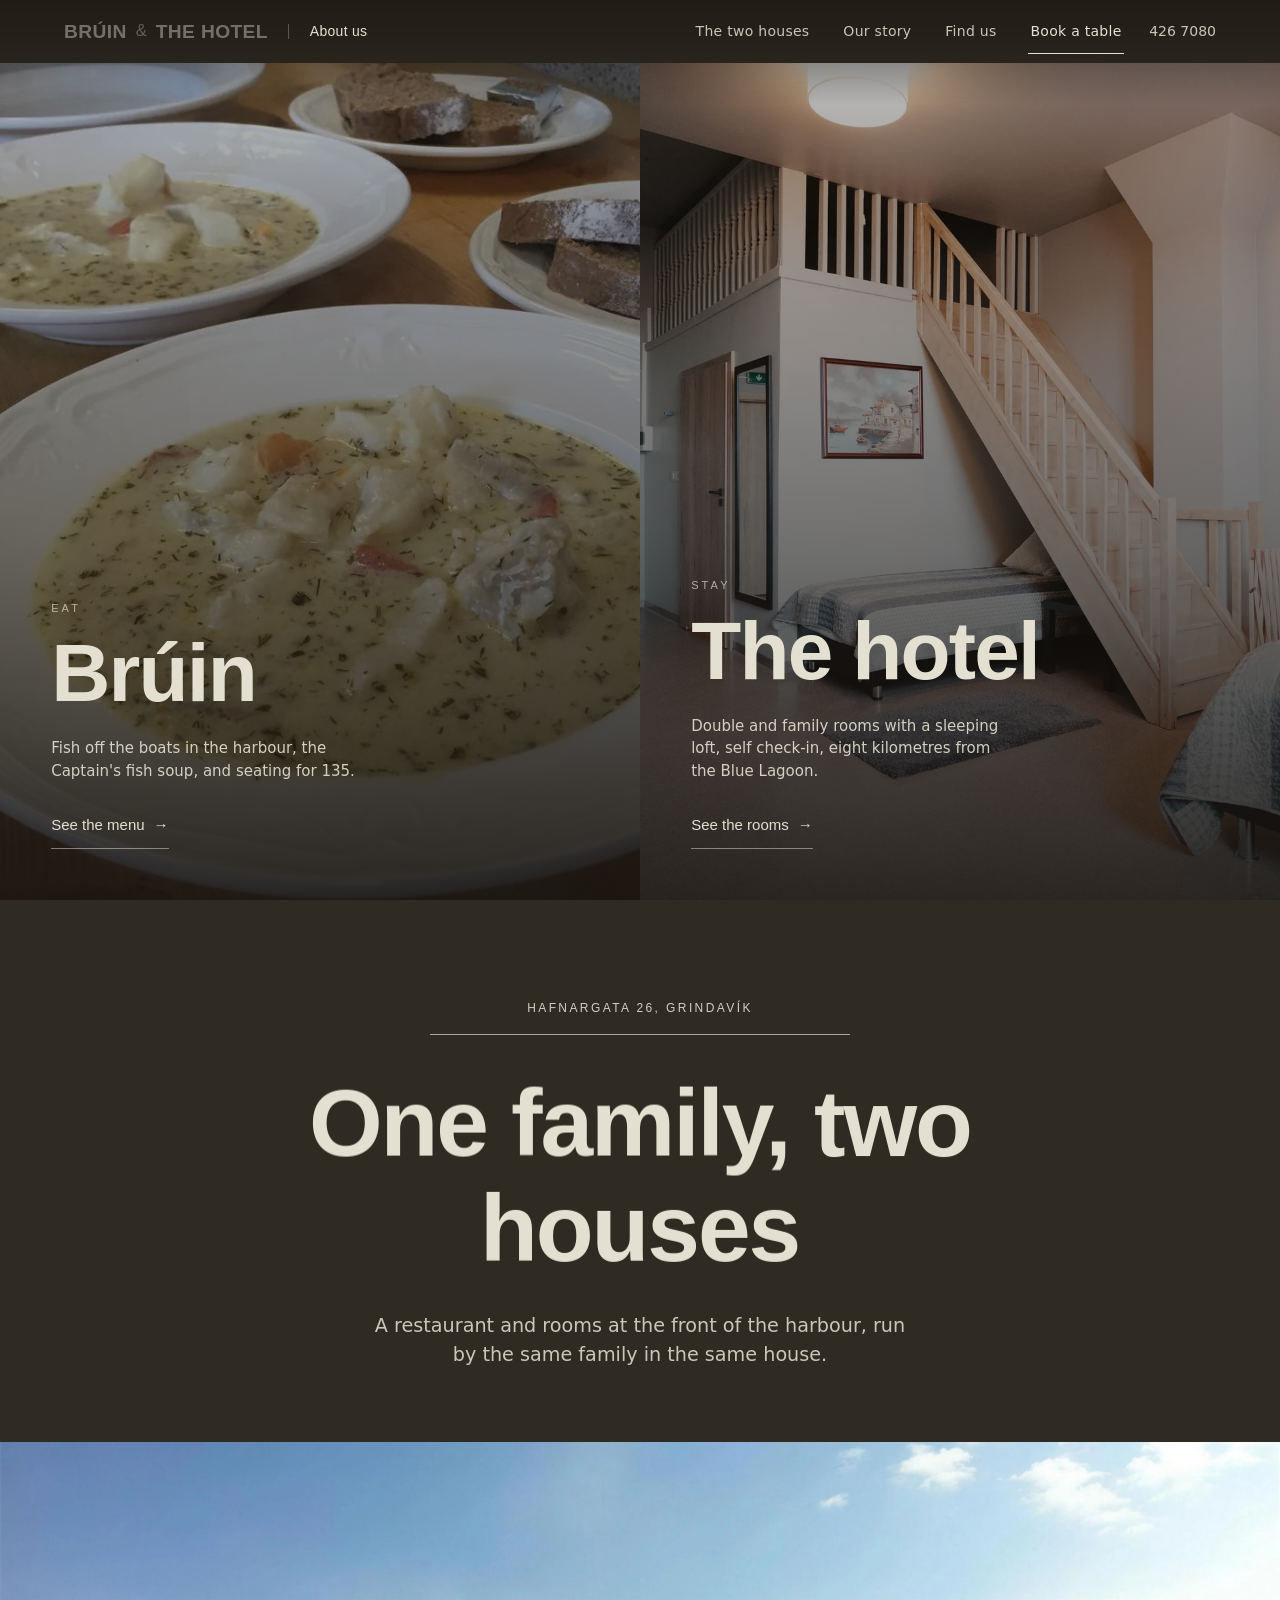
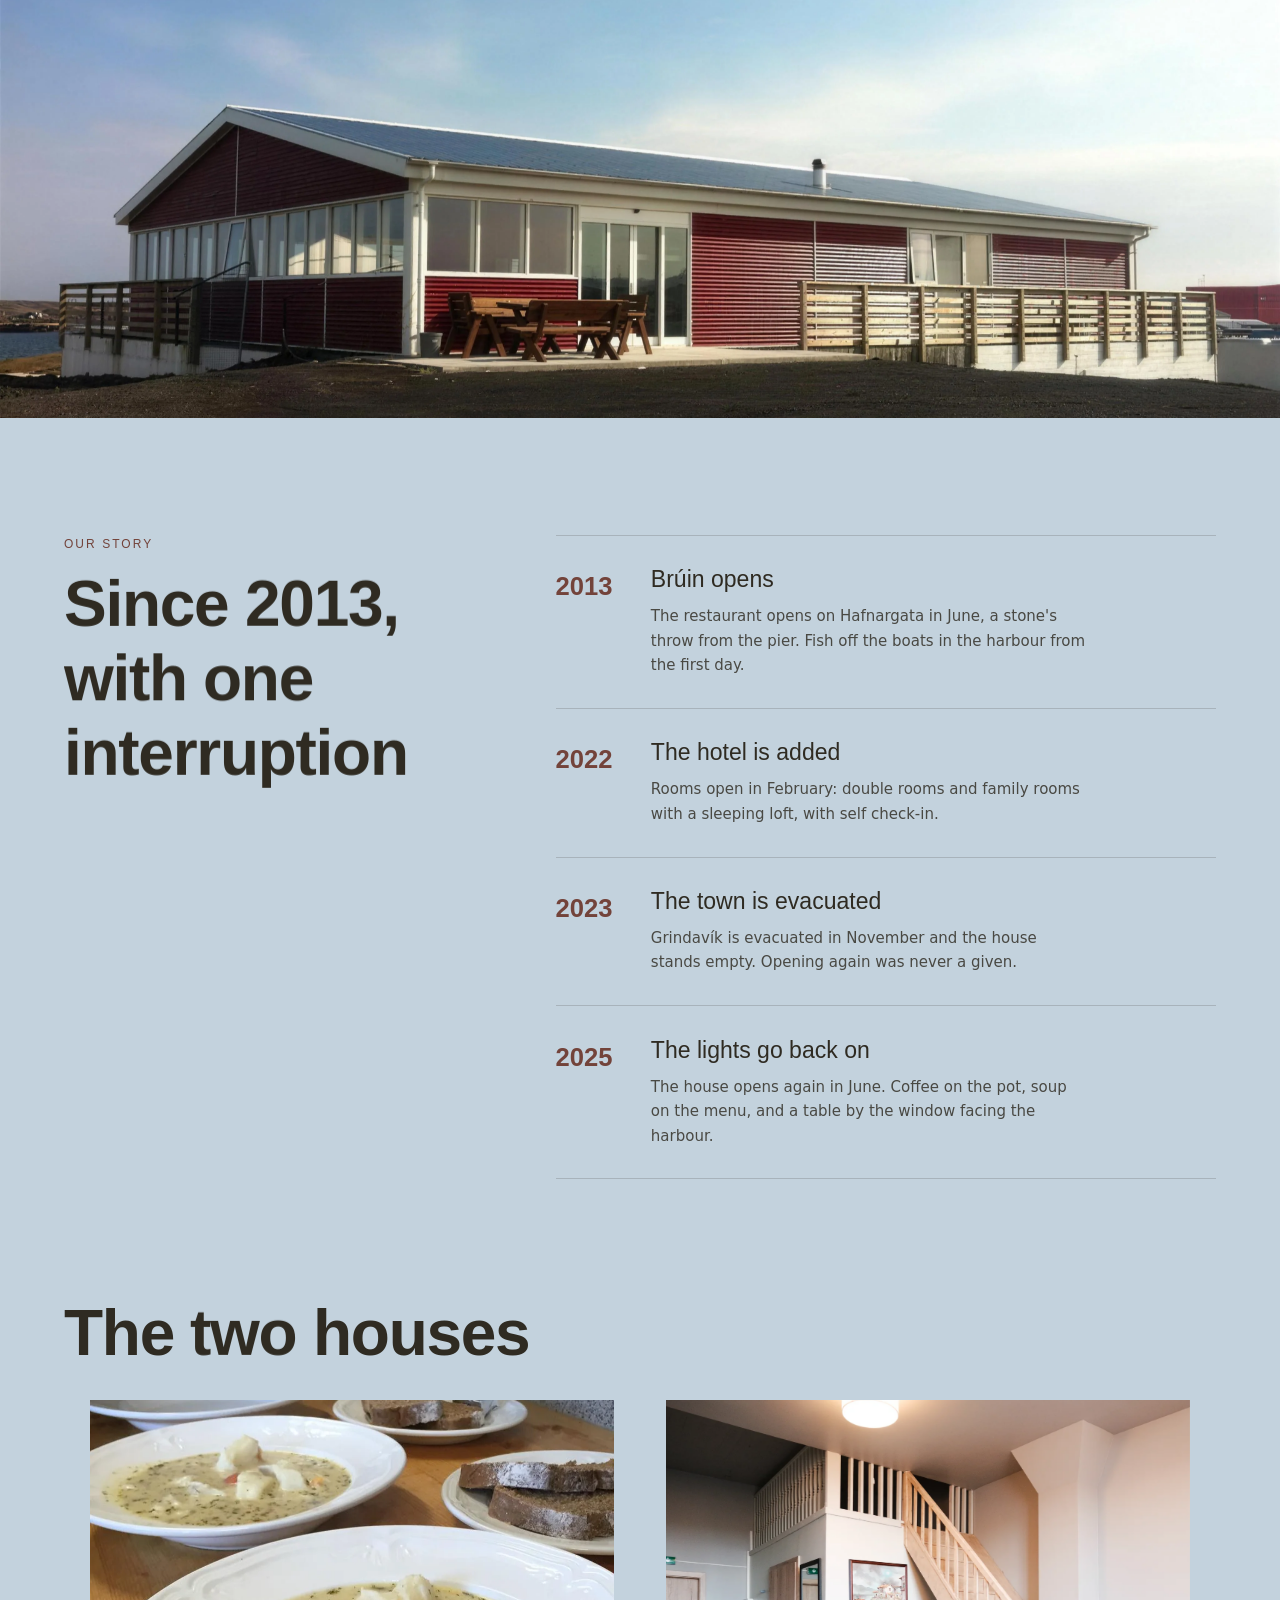
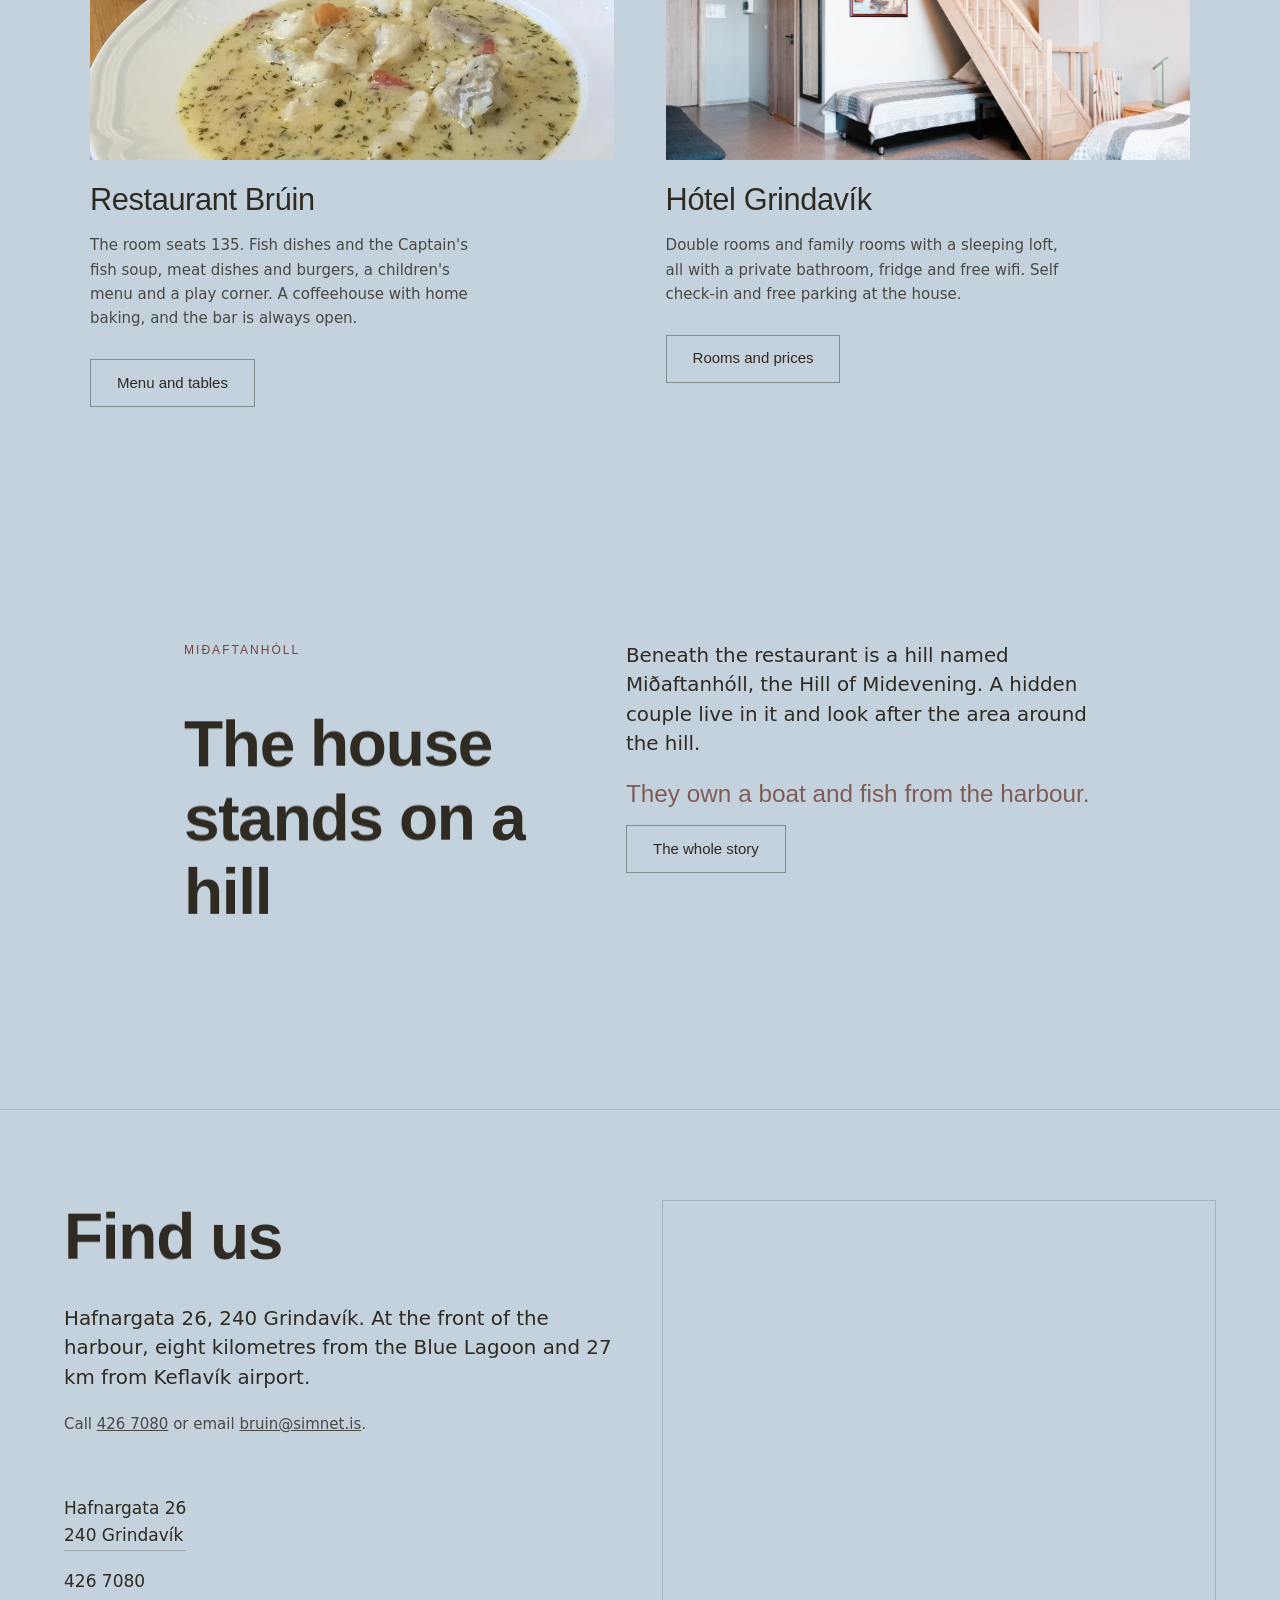
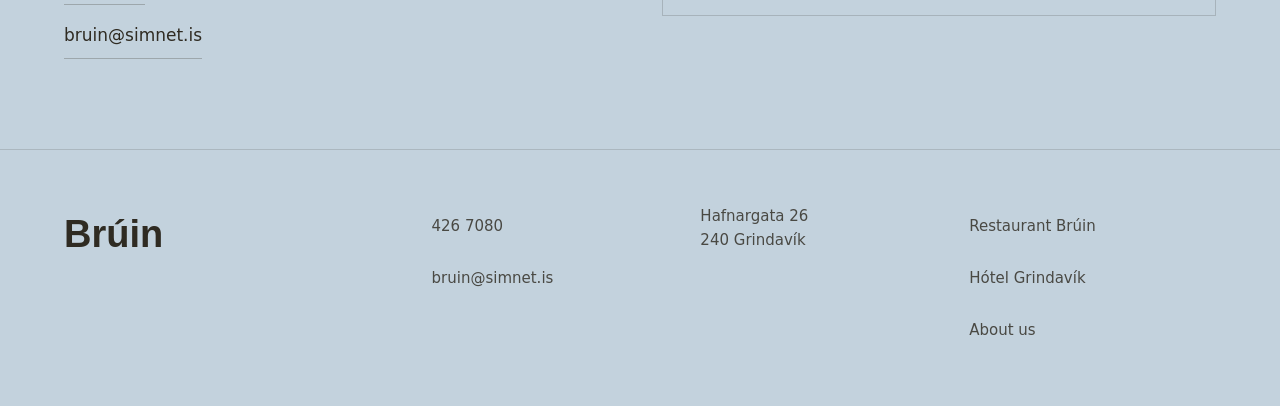
==== commit e5304b81: "Deploy 1355a9d (noindex preview)" ====
--- a/index.html
+++ b/index.html
@@ -15,6 +15,48 @@
 <link rel="preload" href="assets/fonts/ClashDisplay-Bold.woff2" as="font" type="font/woff2" crossorigin>
 <link rel="preload" href="assets/fonts/Switzer-Regular.woff2" as="font" type="font/woff2" crossorigin>
 <link rel="preload" as="image" href="assets/img/husid-full.webp">
+
+<script type="application/ld+json">
+{
+ "@context": "https://schema.org",
+ "@graph": [
+  {
+   "@type": "Organization",
+   "@id": "https://sindrimar02.github.io/bruin-hotel-preview/#org",
+   "name": "Brúin og Hótel Grindavík",
+   "url": "https://sindrimar02.github.io/bruin-hotel-preview/",
+   "telephone": "+354-426-7080",
+   "email": "bruin@simnet.is",
+   "address": {
+    "@type": "PostalAddress",
+    "streetAddress": "Hafnargata 26",
+    "addressLocality": "Grindavík",
+    "postalCode": "240",
+    "addressCountry": "IS"
+   },
+   "description": "One family, two houses by the harbour at Hafnargata 26 in Grindavík: Restaurant Brúin and Hótel Grindavík.",
+   "subOrganization": [
+    {
+     "@id": "https://sindrimar02.github.io/bruin-hotel-preview/restaurant.html#restaurant"
+    },
+    {
+     "@id": "https://sindrimar02.github.io/bruin-hotel-preview/hotel.html#hotel"
+    }
+   ]
+  },
+  {
+   "@type": "WebSite",
+   "@id": "https://sindrimar02.github.io/bruin-hotel-preview/#website",
+   "url": "https://sindrimar02.github.io/bruin-hotel-preview/",
+   "name": "Brúin & Hótel Grindavík",
+   "inLanguage": "en",
+   "publisher": {
+    "@id": "https://sindrimar02.github.io/bruin-hotel-preview/#org"
+   }
+  }
+ ]
+}
+</script>
 <link rel="stylesheet" href="styles.css">
 </head>
 <body class="br-root">
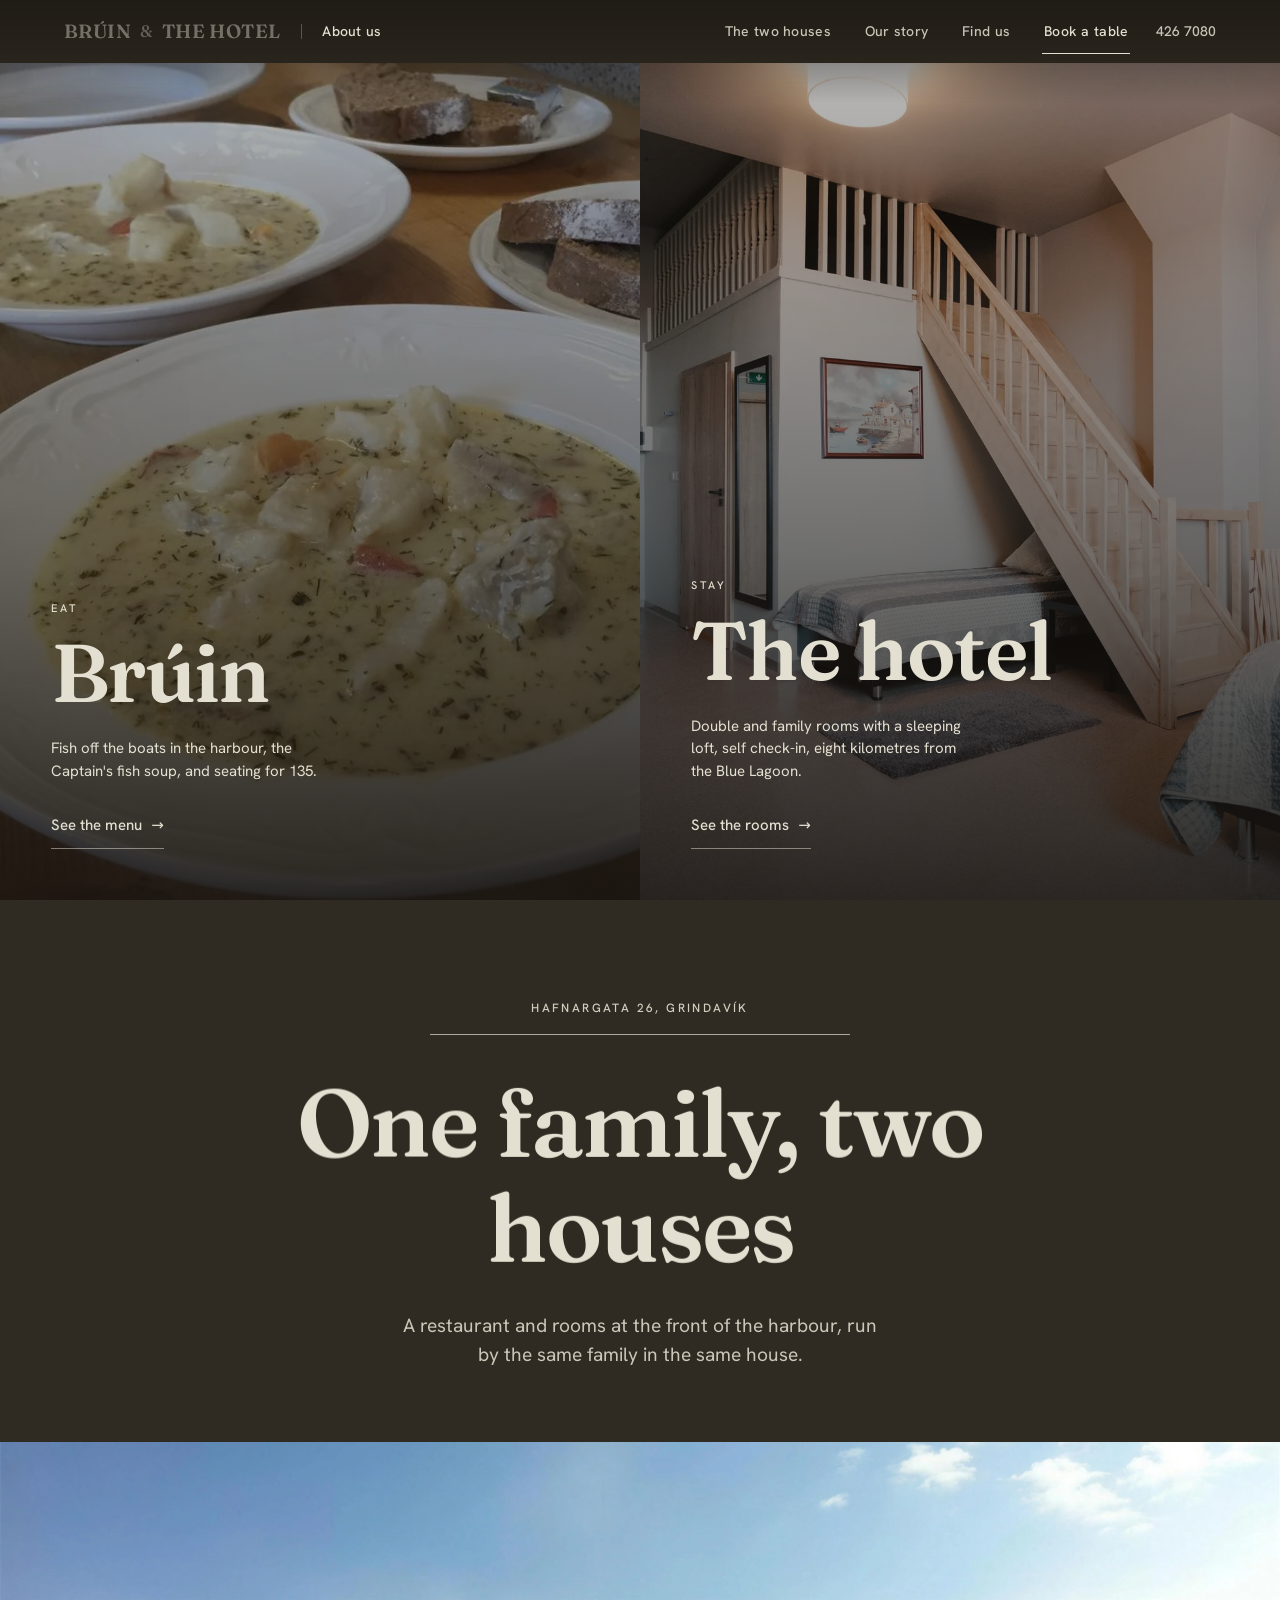
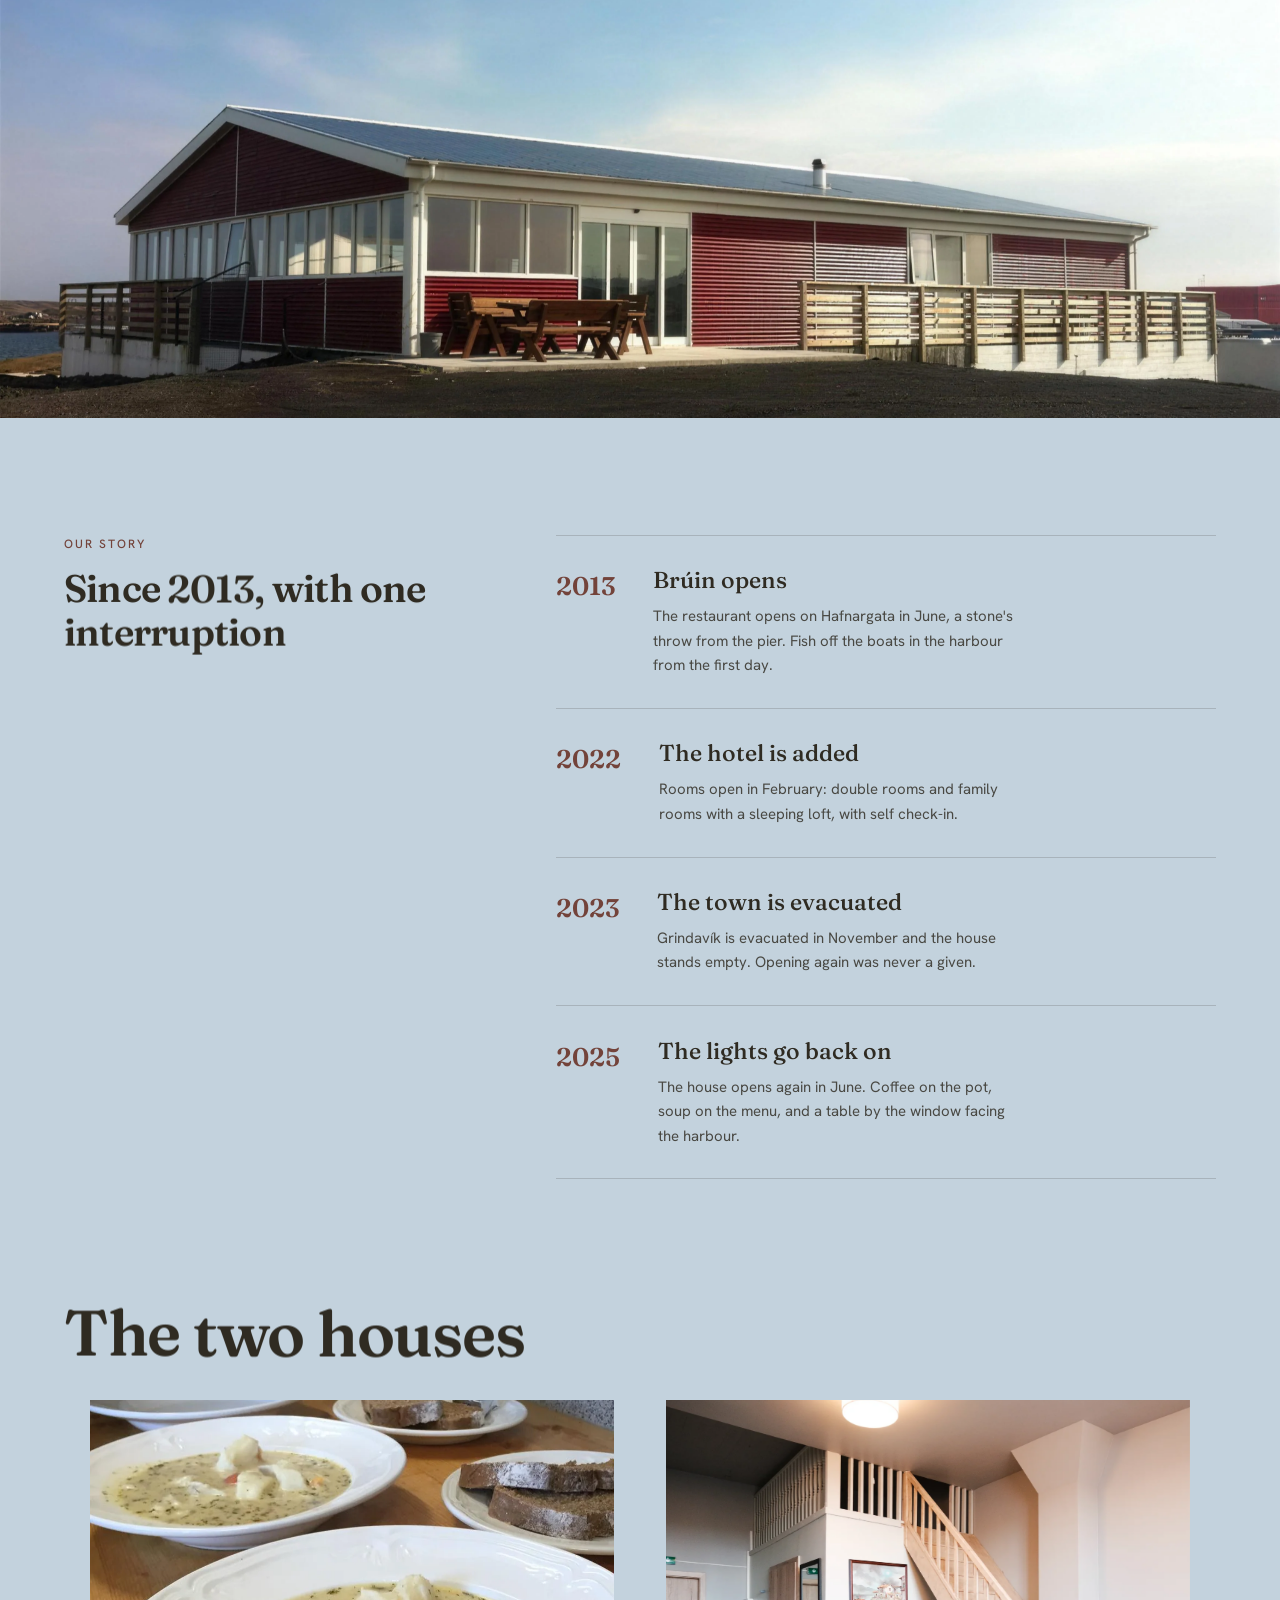
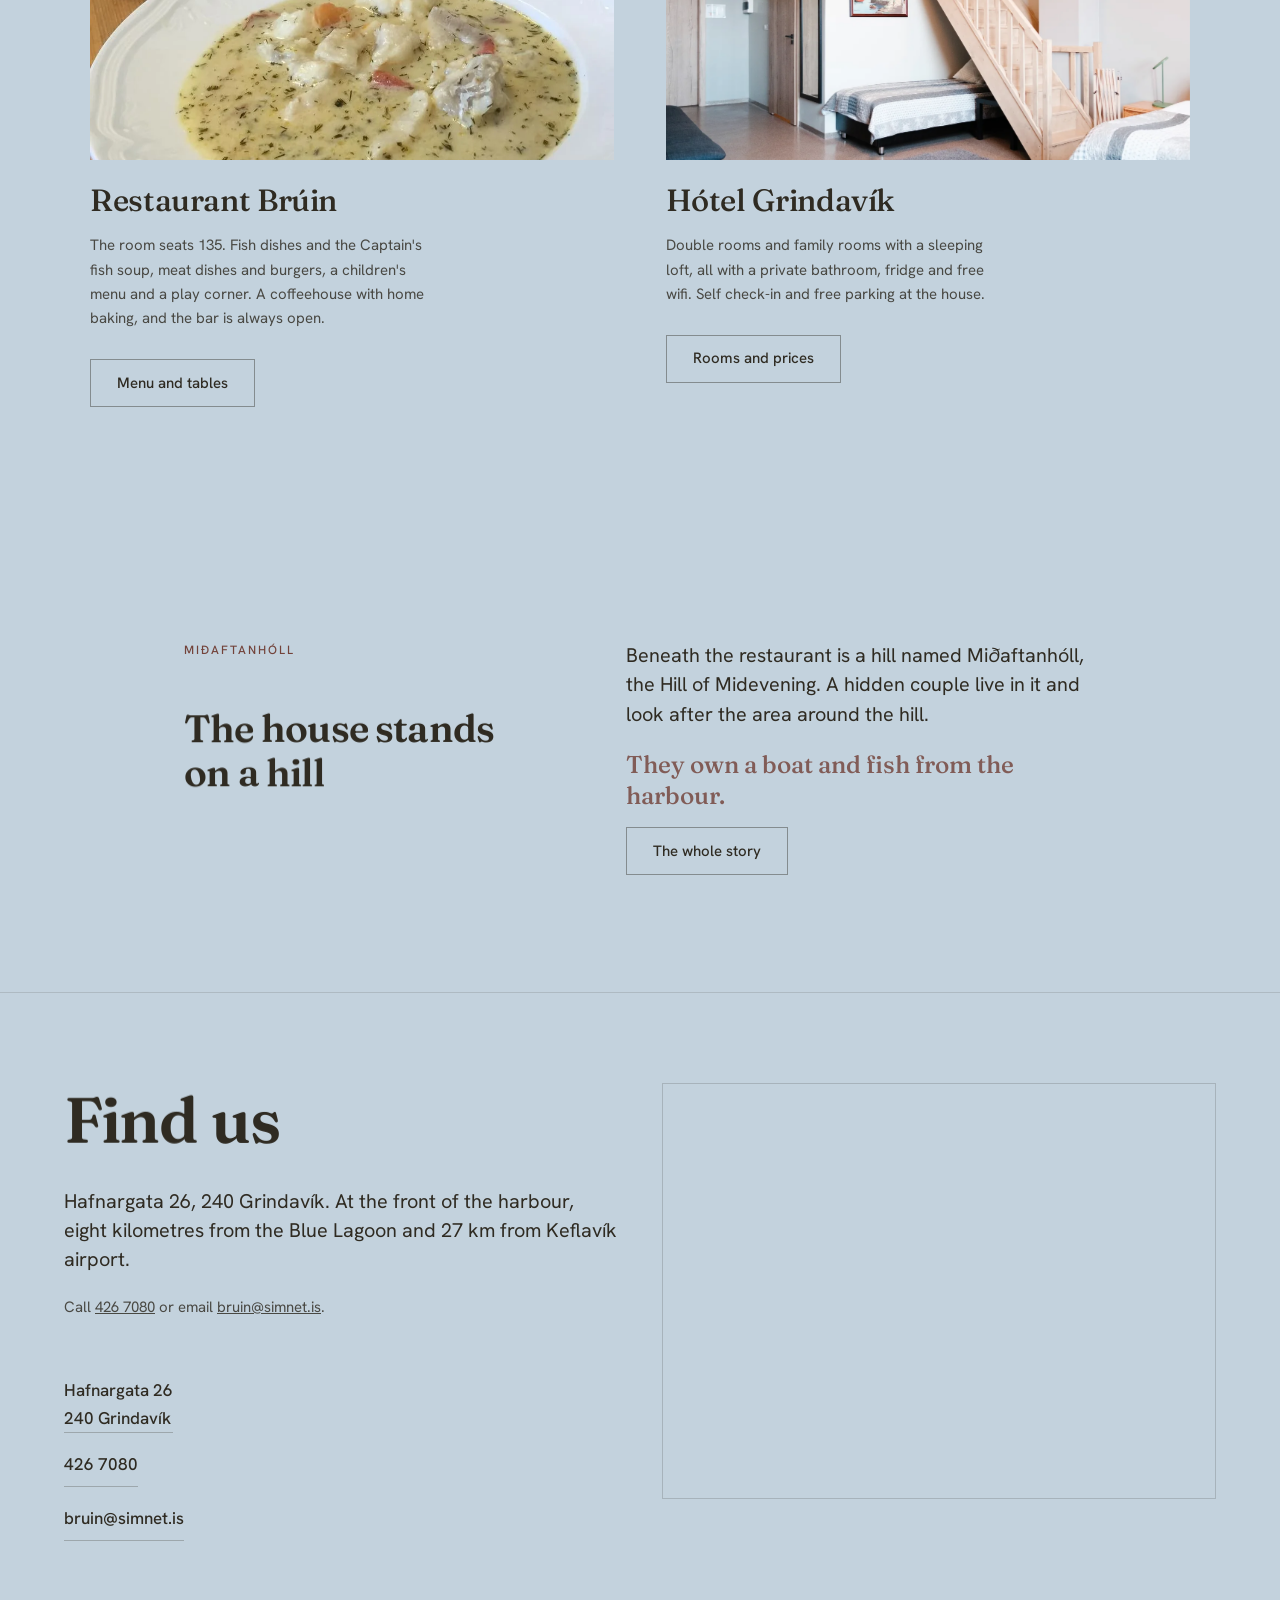
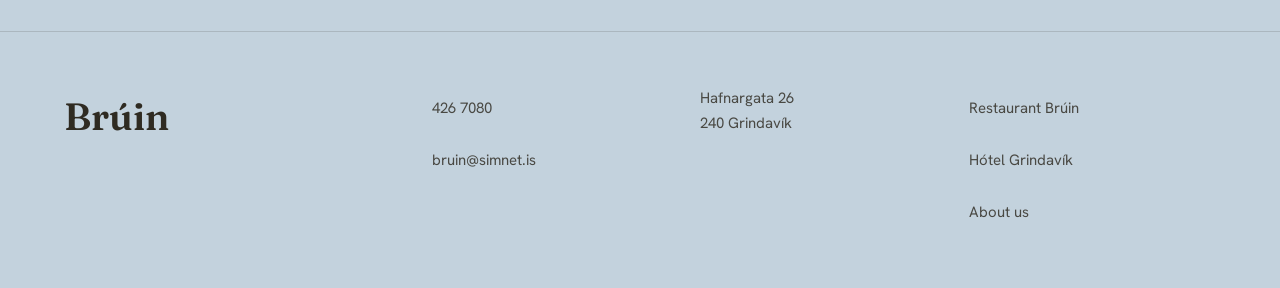
==== commit f0243a02: "Type: Fraunces display + Hanken Grotesk text replace Clash Display + Switzer Fraunces 600 also serve" ====
--- a/index.html
+++ b/index.html
@@ -12,8 +12,8 @@
      the ORIGIN root icon, i.e. show another client's mark in this tab -->
 <link rel="icon" type="image/png" sizes="32x32" href="assets/img/favicon-32.png">
 <link rel="apple-touch-icon" href="assets/img/favicon-180.png">
-<link rel="preload" href="assets/fonts/ClashDisplay-Bold.woff2" as="font" type="font/woff2" crossorigin>
-<link rel="preload" href="assets/fonts/Switzer-Regular.woff2" as="font" type="font/woff2" crossorigin>
+<link rel="preload" href="assets/fonts/Fraunces-600.woff2" as="font" type="font/woff2" crossorigin>
+<link rel="preload" href="assets/fonts/HankenGrotesk-400.woff2" as="font" type="font/woff2" crossorigin>
 <link rel="preload" as="image" href="assets/img/husid-full.webp">
 
 <script type="application/ld+json">
--- a/styles.css
+++ b/styles.css
@@ -8,11 +8,12 @@
    name can be silently redefined by another page's block and freeze this one.
    ════════════════════════════════════════════════════════════════════════ */
 
-@font-face{font-family:'Clash';src:url('assets/fonts/ClashDisplay-Bold.woff2') format('woff2');font-weight:700;font-display:swap}
-@font-face{font-family:'Clash';src:url('assets/fonts/ClashDisplay-Semibold.woff2') format('woff2');font-weight:600;font-display:swap}
-@font-face{font-family:'Clash';src:url('assets/fonts/ClashDisplay-Medium.woff2') format('woff2');font-weight:500;font-display:swap}
-@font-face{font-family:'Switzer';src:url('assets/fonts/Switzer-Regular.woff2') format('woff2');font-weight:400;font-display:swap}
-@font-face{font-family:'Switzer';src:url('assets/fonts/Switzer-Medium.woff2') format('woff2');font-weight:500;font-display:swap}
+/* Fraunces for display (its 600 cut also serves weight 700, which is too heavy in a serif),
+   Hanken Grotesk for text. Both open source, both carry the full Icelandic set. */
+@font-face{font-family:'Fraunces';src:url('assets/fonts/Fraunces-600.woff2') format('woff2');font-weight:600 700;font-display:swap}
+@font-face{font-family:'Fraunces';src:url('assets/fonts/Fraunces-500.woff2') format('woff2');font-weight:500;font-display:swap}
+@font-face{font-family:'Hanken';src:url('assets/fonts/HankenGrotesk-400.woff2') format('woff2');font-weight:400;font-display:swap}
+@font-face{font-family:'Hanken';src:url('assets/fonts/HankenGrotesk-500.woff2') format('woff2');font-weight:500;font-display:swap}
 
 :root{
   /* scrubbed by the engine; these are only the pre-JS resting values */
@@ -41,7 +42,7 @@
 html{-webkit-text-size-adjust:100%}
 body{
   margin:0;background:var(--br-c);color:var(--br-ink);
-  font-family:'Switzer',system-ui,sans-serif;
+  font-family:'Hanken',system-ui,sans-serif;
   font-size:clamp(15px,1.02vw,17.5px);line-height:1.62;
   -webkit-font-smoothing:antialiased;overflow-x:hidden;
   transition:background-color .12s linear;
@@ -54,14 +55,14 @@
 
 /* ── type ─────────────────────────────────────────────────────────────── */
 .br-h2{
-  font-family:'Clash',sans-serif;font-weight:700;
+  font-family:'Fraunces',Georgia,serif;font-weight:700;
   font-size:clamp(32px,5vw,74px);
   line-height:1.16;                 /* Icelandic Á/Í acutes need the headroom */
   letter-spacing:-.02em;margin:0 0 .46em;
 }
 .br-lede{font-size:clamp(17px,1.55vw,23px);line-height:1.48;color:var(--br-ink);margin:0 0 1em}
 .br-eyebrow{
-  font-family:'Switzer',sans-serif;font-weight:500;font-size:12px;
+  font-family:'Hanken',system-ui,sans-serif;font-weight:500;font-size:12px;
   letter-spacing:.17em;text-transform:uppercase;color:var(--iron);margin:0 0 1.1em;
 }
 body.is-night .br-eyebrow{color:var(--iron-lift)}
@@ -76,7 +77,7 @@
 .br-btn{
   display:inline-flex;align-items:center;justify-content:center;
   min-height:48px;padding:0 26px;border-radius:var(--r);
-  font-family:'Switzer',sans-serif;font-weight:500;font-size:15px;
+  font-family:'Hanken',system-ui,sans-serif;font-weight:500;font-size:15px;
   text-decoration:none;cursor:pointer;border:1px solid transparent;
   transition:background .25s var(--e),color .25s var(--e),transform .18s var(--e),border-color .25s var(--e);
 }
@@ -102,7 +103,7 @@
 }
 .br-loader.is-leaving{opacity:0;visibility:hidden}
 .br-loader__mark{
-  margin:0;font-family:'Clash',sans-serif;font-weight:700;
+  margin:0;font-family:'Fraunces',Georgia,serif;font-weight:700;
   font-size:clamp(40px,9vw,104px);letter-spacing:-.03em;line-height:1;
   /* hard two-stop gradient at 200%: position driven by (100 - pct), so it is
      exactly solid at 100 */
@@ -137,7 +138,7 @@
    a guest who never learns the hotel exists cannot book it. */
 .br-nav__brands{display:flex;align-items:center;gap:clamp(6px,.7vw,10px);margin-right:auto}
 .br-nav__mark{
-  font-family:'Clash',sans-serif;font-weight:700;font-size:clamp(17px,1.5vw,20px);
+  font-family:'Fraunces',Georgia,serif;font-weight:700;font-size:clamp(17px,1.5vw,20px);
   letter-spacing:.02em;text-transform:uppercase;text-decoration:none;
   min-height:44px;display:inline-flex;align-items:center;
   opacity:.42;transition:opacity .3s var(--e);
@@ -145,7 +146,7 @@
 .br-nav__mark:hover,.br-nav__mark:focus-visible{opacity:.78}
 .br-nav__mark.is-here{opacity:1}
 .br-nav__amp{
-  font-family:'Clash',sans-serif;font-weight:500;opacity:.32;
+  font-family:'Fraunces',Georgia,serif;font-weight:500;opacity:.32;
   font-size:clamp(15px,1.3vw,18px);
 }
 .br-nav__links{display:none;gap:clamp(8px,1.4vw,22px);align-items:center}
@@ -185,7 +186,7 @@
 .br-menu.is-open{opacity:1;pointer-events:auto}
 .br-menu nav{display:flex;flex-direction:column;gap:2px}
 .br-menu nav a{
-  font-family:'Clash',sans-serif;font-weight:700;
+  font-family:'Fraunces',Georgia,serif;font-weight:700;
   font-size:clamp(30px,8vw,54px);line-height:1.2;text-decoration:none;
   overflow:hidden;display:block;padding:4px 0;
 }
@@ -209,70 +210,73 @@
 }
 
 /* ── 1. hero ──────────────────────────────────────────────────────────────
-   The photograph fills the viewport but is CLIPPED to a centred crop; the clip
-   opens to full bleed as you scroll. The wordmark sits above it in
-   mix-blend-mode: difference, so it inverts whatever passes beneath, pixel by
-   pixel, instead of switching to a flat second colour.
-   HARD CONSTRAINT: transform, opacity or clip-path on the wordmark or ANY
-   ancestor inside the hero creates a stacking context and the blend stops
-   seeing the panel. Nothing above it may be animated at rest.
+   Full-bleed photograph from the first frame, one centred wordmark on it.
+   Every scroll and pointer effect is transform/opacity on its OWN element, so
+   no two tweens ever write the same property:
+     .br-hero__media  intro settle (scale) + pointer drift (x/y)
+     .br-hero__img    scroll push-in (scale/yPercent)
+     .br-hero__mask   scroll lift + fade, pointer counter-drift (x)
+     .br-ch           the intro letter rise
+     .br-hero__shade  scroll darkening
    ──────────────────────────────────────────────────────────────────────── */
 .br-hero{
-  --panel-w:min(42vw,520px);
-  --panel-h:min(62svh,620px);
   position:relative;min-height:100svh;overflow:hidden;
-  background:var(--ground);
-  isolation:isolate;            /* confine the blend to the hero */
-}
-.br-hero__panel{
-  position:absolute;inset:0;
-  clip-path:inset(var(--clip-y,22%) var(--clip-x,33%));
-}
-.br-hero__panel .br-frame,.br-hero__panel .br-frame-in,.br-hero__panel video{
-  width:100%;height:100%;object-fit:cover;
-}
-
-/* THE WORDMARK, in three layers.
-   1. the plain photograph, clipped to the crop that opens on scroll
-   2. the paper letters, as SVG text
-   3. the SAME photograph again, poured into those same letterforms and graded
-      down, so that where a letter crosses the picture the letter IS the
-      picture. The crop and the letters open together, so the word fills with
-      photograph as the picture arrives instead of just changing colour. */
-.br-hero__wmsvg{position:absolute;inset:0;width:100%;height:100%;pointer-events:none}
-.br-hero__wmtext{fill:var(--paper)}
-.br-hero__glyph{
-  position:absolute;inset:0;
-  clip-path:url(#wmGlyphs);
-  /* the letters are backed with the cladding's own deep red. A photograph
-     poured straight in matches the luminance of the photograph AROUND it
-     wherever the picture is dark, and the word vanishes into its own
-     background; the backing holds a constant ink under the texture. */
-}
-/* the ink lives on the inner layer, because that is the one carrying the crop.
-   On the outer layer it would paint every letter at once, including the ones
-   standing on bare ground outside the picture. */
-.br-hero__glyph-in{
-  position:absolute;inset:0;
-  clip-path:inset(var(--clip-y,22%) var(--clip-x,33%));
-  background:var(--iron-over);
-}
-/* no url() clip support (or no JS): the paper wordmark alone still reads */
-.no-glyphclip .br-hero__glyph{display:none}
+  background:var(--ground);color:var(--paper);isolation:isolate;
+}
+.br-hero__media{position:absolute;inset:-3%;will-change:transform}
+.br-hero__img{
+  width:100%;height:100%;object-fit:cover;object-position:center 58%;
+  filter:saturate(.9);will-change:transform;
+}
+/* legibility without a flat wash: dark at the nav and the foot, a soft pool
+   behind the wordmark, the house itself left bright */
+.br-hero__media::after{
+  content:'';position:absolute;inset:0;pointer-events:none;
+  background:
+    radial-gradient(60% 42% at 50% 52%, rgba(24,20,16,.34), rgba(24,20,16,0) 70%),
+    linear-gradient(to bottom, rgba(24,20,16,.62) 0%, rgba(24,20,16,.12) 30%, rgba(24,20,16,.2) 56%, rgba(24,20,16,.7) 80%, rgba(24,20,16,.9) 100%);
+}
+.br-hero__shade{position:absolute;inset:0;background:var(--ground);opacity:0;pointer-events:none}
+
+/* the wordmark is centred on the hero box itself, independent of the rows */
+.br-hero__wm{
+  position:absolute;inset:0;z-index:2;margin:0;
+  display:grid;place-items:center;pointer-events:none;
+  font-family:'Fraunces',Georgia,serif;font-weight:700;line-height:1;
+  font-size:clamp(60px,20vw,320px);letter-spacing:-.02em;color:var(--paper);
+}
+.br-hero--wide .br-hero__wm{font-size:clamp(40px,12vw,210px)}
+.br-hero__mask{
+  display:flex;white-space:nowrap;
+  /* the clip that the letters rise through. Top padding clears the Ú acute;
+     right padding = |letter-spacing|, because negative tracking hangs the last
+     glyph's ink past the box and would pull the word visibly right of centre */
+  overflow:hidden;padding:.16em .02em .06em 0;margin-top:-.12em;
+  will-change:transform;
+}
+.br-ch{display:inline-block;will-change:transform}
+.br-ch--sp{width:.34em}
+/* the room photograph is pale plaster behind the letters: a deeper pool there */
+.br-hero--wide .br-hero__media::after{
+  background:
+    radial-gradient(64% 36% at 50% 50%, rgba(24,20,16,.52), rgba(24,20,16,0) 72%),
+    linear-gradient(to bottom, rgba(24,20,16,.62) 0%, rgba(24,20,16,.18) 30%, rgba(24,20,16,.22) 56%, rgba(24,20,16,.7) 80%, rgba(24,20,16,.9) 100%);
+}
 
 .br-hero__copy{
-  position:relative;width:100%;height:100svh;
+  position:relative;z-index:3;width:100%;height:100svh;
   padding:calc(var(--nav-h) + 14px) var(--pad) clamp(26px,5vh,54px);
-  text-align:center;color:var(--paper);
+  text-align:center;color:var(--paper);pointer-events:none;
   display:grid;grid-template-rows:auto 1fr auto;justify-items:center;align-items:center;
 }
+.br-hero__copy a{pointer-events:auto}
 .br-hero__top,.br-hero__foot{position:relative;z-index:3;display:grid;justify-items:center}
 /* explicit rows: the only in-flow children are these two, and the wordmark's
    row must stay empty between them */
 .br-hero__top{grid-row:1}
 .br-hero__foot{grid-row:3;align-content:end;gap:4px}
 .br-hero__eyebrow{
-  font-family:'Switzer',sans-serif;font-weight:500;font-size:12px;
+  font-family:'Hanken',system-ui,sans-serif;font-weight:500;font-size:12px;
   letter-spacing:.2em;text-transform:uppercase;color:var(--paper);
   margin:0 0 16px;opacity:.9;
 }
@@ -283,15 +287,20 @@
 
 .br-hero__sub{
   color:var(--paper);opacity:.92;font-size:clamp(15px,1.2vw,18px);
-  max-width:32ch;margin:0 0 1.6em;
-}
-/* the room is a landscape photograph and the portrait slice cropped the loft
-   stair out of it. Wider crop, same crossing — the panel only has to stay
-   narrower than the wordmark, not narrow in absolute terms. */
-.br-hero--wide{--panel-w:min(56vw,760px);--panel-h:min(54svh,520px)}
-@media (max-width:760px){
-  .br-hero{--panel-w:min(44vw,200px);--panel-h:min(46svh,380px)}
-  .br-hero--wide{--panel-w:min(58vw,226px);--panel-h:min(30svh,230px)}
+  max-width:38ch;margin:0 0 1.6em;text-wrap:balance;
+}
+/* button hover: the fill wipes up from the baseline instead of snapping on */
+.br-btn--solid,.br-btn--line,.br-btn--ghost,.br-btn--onDark{position:relative;isolation:isolate;overflow:hidden}
+.br-btn--solid::before,.br-btn--line::before,.br-btn--ghost::before,.br-btn--onDark::before{
+  content:'';position:absolute;inset:0;z-index:-1;background:var(--br-ink);
+  transform:scaleY(0);transform-origin:50% 100%;
+  transition:transform .28s cubic-bezier(.23,1,.32,1);
+}
+.br-btn--onDark::before{background:var(--paper)}
+@media (hover:hover) and (pointer:fine){
+  .br-btn--solid:hover,.br-btn--line:hover,.br-btn--ghost:hover{background:transparent}
+  .br-btn--onDark:hover{background:transparent}
+  .br-btn:hover::before{transform:scaleY(1)}
 }
 
 /* ── 2. opið aftur ────────────────────────────────────────────────────── */
@@ -314,7 +323,7 @@
 }
 .br-film__cap{
   grid-area:1/1;margin:0;max-width:none;
-  font-family:'Clash',sans-serif;font-weight:700;
+  font-family:'Fraunces',Georgia,serif;font-weight:700;
   font-size:clamp(24px,4.2vw,58px);line-height:1.14;letter-spacing:-.02em;
   color:var(--paper);opacity:0;transition:opacity .32s var(--e);
 }
@@ -330,7 +339,7 @@
 }
 @media (min-width:820px){.br-menu-grid{grid-template-columns:1fr 1fr}}
 .br-menu-col__h{
-  font-family:'Switzer',sans-serif;font-weight:500;font-size:11px;
+  font-family:'Hanken',system-ui,sans-serif;font-weight:500;font-size:11px;
   letter-spacing:.22em;text-transform:uppercase;color:var(--iron);
   margin:0 0 1.6em;padding-bottom:1em;
   border-bottom:1px solid color-mix(in srgb, var(--br-ink) 22%, transparent);
@@ -341,7 +350,7 @@
 .br-dish li{padding:0 0 clamp(20px,2.6vh,32px)}
 .br-dish li:last-child{padding-bottom:0}
 .br-dish b{
-  display:block;font-family:'Clash',sans-serif;font-weight:500;
+  display:block;font-family:'Fraunces',Georgia,serif;font-weight:500;
   font-size:clamp(21px,2.1vw,30px);line-height:1.2;letter-spacing:-.012em;
   color:var(--br-ink);
 }
@@ -372,7 +381,7 @@
 }
 .br-switch button{
   position:relative;z-index:2;appearance:none;background:none;border:0;cursor:pointer;
-  font-family:'Switzer',sans-serif;font-weight:500;font-size:15px;color:var(--br-ink);
+  font-family:'Hanken',system-ui,sans-serif;font-weight:500;font-size:15px;color:var(--br-ink);
   min-height:52px;padding:0 clamp(16px,2.6vw,34px);transition:color .3s var(--e);
 }
 .br-switch button[aria-checked="true"]{color:var(--paper)}
@@ -386,7 +395,7 @@
 .br-state{grid-area:1/1;opacity:0;transition:opacity .34s var(--e);pointer-events:none}
 .br-state[hidden]{display:block}
 .br-state.is-on{opacity:1;pointer-events:auto}
-.br-state h3{font-family:'Clash',sans-serif;font-weight:700;font-size:clamp(21px,2.4vw,32px);line-height:1.2;margin:0 0 .4em}
+.br-state h3{font-family:'Fraunces',Georgia,serif;font-weight:700;font-size:clamp(21px,2.4vw,32px);line-height:1.2;margin:0 0 .4em}
 
 /* ── 8. hvar ──────────────────────────────────────────────────────────── */
 .br-where{padding:clamp(56px,10vh,120px) 0;border-top:1px solid color-mix(in srgb, var(--br-ink) 14%, transparent)}
@@ -426,7 +435,7 @@
 .br-field--wide{grid-column:1/-1}
 .br-field label{font-size:13px;font-weight:500;letter-spacing:.04em;color:var(--br-ink);opacity:.9}
 .br-field input,.br-field textarea{
-  font-family:'Switzer',sans-serif;font-size:16px;color:var(--br-ink);
+  font-family:'Hanken',system-ui,sans-serif;font-size:16px;color:var(--br-ink);
   background:color-mix(in srgb, var(--br-ink) 6%, transparent);
   border:1px solid color-mix(in srgb, var(--br-ink) 32%, transparent);
   border-radius:var(--r);padding:13px 14px;min-height:48px;width:100%;
@@ -440,7 +449,7 @@
 .br-foot{padding:clamp(40px,6vh,72px) 0;border-top:1px solid color-mix(in srgb, var(--br-ink) 16%, transparent)}
 .br-foot__grid{display:grid;gap:22px;grid-template-columns:1fr}
 @media (min-width:760px){.br-foot__grid{grid-template-columns:1.4fr 1fr 1fr 1fr;align-items:start}}
-.br-foot__mark{font-family:'Clash',sans-serif;font-weight:700;font-size:clamp(26px,3vw,38px);margin:0;opacity:1}
+.br-foot__mark{font-family:'Fraunces',Georgia,serif;font-weight:700;font-size:clamp(26px,3vw,38px);margin:0;opacity:1}
 .br-foot__col{display:flex;flex-direction:column;gap:8px}
 .br-foot__col a,.br-foot__col p{
   text-decoration:none;font-size:15px;margin:0;opacity:.82;
@@ -495,12 +504,12 @@
 .br-dish span{grid-column:1}
 .br-dish i{
   grid-column:2;grid-row:1;font-style:normal;white-space:nowrap;
-  font-family:'Switzer',sans-serif;font-weight:500;
+  font-family:'Hanken',system-ui,sans-serif;font-weight:500;
   font-size:clamp(15px,1.3vw,18px);color:var(--br-ink);opacity:.72;
   padding-top:.42em;
 }
 .br-soup__price{
-  font-family:'Clash',sans-serif;font-weight:500;
+  font-family:'Fraunces',Georgia,serif;font-weight:500;
   font-size:clamp(20px,2vw,27px);color:var(--iron);margin:.2em auto .1em;
 }
 body.is-night .br-soup__price{color:var(--iron-lift)}
@@ -515,7 +524,7 @@
   .br-holl__body{grid-column:2;grid-row:1/4}
 }
 .br-holl__line b{
-  font-family:'Clash',sans-serif;font-weight:500;
+  font-family:'Fraunces',Georgia,serif;font-weight:500;
   font-size:clamp(19px,1.9vw,26px);line-height:1.3;color:var(--iron);
 }
 body.is-night .br-holl__line b{color:var(--iron-lift)}
@@ -551,17 +560,17 @@
 .br-room .br-frame{height:clamp(260px,44vh,420px)}
 .br-room__body{padding-top:clamp(18px,2.6vh,30px)}
 .br-room__h{
-  font-family:'Clash',sans-serif;font-weight:500;
+  font-family:'Fraunces',Georgia,serif;font-weight:500;
   font-size:clamp(24px,2.4vw,34px);line-height:1.18;letter-spacing:-.012em;
   color:var(--br-ink);margin:0 0 .5em;
 }
 .br-room__body p{max-width:38ch}
 .br-room__price{
-  font-family:'Clash',sans-serif;font-weight:700;
+  font-family:'Fraunces',Georgia,serif;font-weight:700;
   font-size:clamp(26px,2.7vw,38px);color:var(--iron);margin:.7em 0 .1em;
 }
 .br-room__price span{
-  font-family:'Switzer',sans-serif;font-weight:400;font-size:15px;
+  font-family:'Hanken',system-ui,sans-serif;font-weight:400;font-size:15px;
   color:var(--br-ink);opacity:.6;letter-spacing:0;
 }
 body.is-night .br-room__price{color:var(--iron-lift)}
@@ -574,7 +583,7 @@
   background:color-mix(in srgb, var(--br-ink) 4%, transparent);
 }
 .br-room__slot span{
-  font-family:'Switzer',sans-serif;font-weight:500;font-size:11px;
+  font-family:'Hanken',system-ui,sans-serif;font-weight:500;font-size:11px;
   letter-spacing:.22em;text-transform:uppercase;color:var(--br-ink);opacity:.55;
 }
 .br-room__slot small{font-size:13px;opacity:.45;max-width:26ch;line-height:1.5}
@@ -593,7 +602,7 @@
 }
 body.is-night .br-direct__list li::before{background:var(--iron-lift)}
 .br-field select{
-  font-family:'Switzer',sans-serif;font-size:16px;color:var(--br-ink);
+  font-family:'Hanken',system-ui,sans-serif;font-size:16px;color:var(--br-ink);
   background:color-mix(in srgb, var(--br-ink) 6%, transparent);
   border:1px solid color-mix(in srgb, var(--br-ink) 32%, transparent);
   border-radius:var(--r);padding:13px 14px;min-height:48px;width:100%;
@@ -624,7 +633,7 @@
   margin-inline:clamp(6px,.9vw,14px);
 }
 .br-nav a.br-nav__about{
-  font-family:'Switzer',sans-serif;font-weight:500;font-size:14px;
+  font-family:'Hanken',system-ui,sans-serif;font-weight:500;font-size:14px;
   letter-spacing:.02em;text-decoration:none;opacity:.62;
   min-height:44px;display:inline-flex;align-items:center;
   transition:opacity .3s var(--e);
@@ -655,7 +664,7 @@
 .br-intro__grid{display:grid;justify-items:center;text-align:center;padding-bottom:clamp(48px,8vh,100px)}
 .br-intro__top{display:grid;justify-items:center;margin-bottom:clamp(26px,4vh,52px)}
 .br-intro__h{
-  font-family:'Clash',sans-serif;font-weight:700;
+  font-family:'Fraunces',Georgia,serif;font-weight:700;
   font-size:clamp(40px,7.4vw,104px);line-height:1.1;letter-spacing:-.022em;
   margin:0 0 .34em;color:var(--paper);max-width:14ch;
 }
@@ -677,13 +686,13 @@
 }
 .br-time li:last-child{border-bottom:1px solid color-mix(in srgb, var(--br-ink) 18%, transparent)}
 .br-time__y{
-  font-family:'Clash',sans-serif;font-weight:700;
+  font-family:'Fraunces',Georgia,serif;font-weight:700;
   font-size:clamp(20px,2vw,28px);color:var(--iron);
   font-variant-numeric:tabular-nums;
 }
 body.is-night .br-time__y{color:var(--iron-lift)}
 .br-time h3{
-  font-family:'Clash',sans-serif;font-weight:500;
+  font-family:'Fraunces',Georgia,serif;font-weight:500;
   font-size:clamp(19px,1.8vw,25px);line-height:1.2;
   margin:0 0 .45em;color:var(--br-ink);
 }
@@ -733,18 +742,29 @@
 @media (min-width:860px){
   .br-door + .br-door{box-shadow:inset 1px 0 0 rgba(228,224,209,.16)}
 }
-.br-door:hover .br-door__media img,
-.br-door:focus-visible .br-door__media img{transform:scale(1.10);filter:saturate(1) brightness(.94)}
-.br-door:hover::after,.br-door:focus-visible::after{opacity:.82}
+/* a flat dim layer, used only to step the OTHER door back on hover */
+.br-door::before{
+  content:'';position:absolute;inset:0;z-index:-1;pointer-events:none;
+  background:rgba(20,17,13,.5);opacity:0;transition:opacity .3s cubic-bezier(.23,1,.32,1);
+}
+.br-door__body > *{transition:transform .3s cubic-bezier(.23,1,.32,1)}
+@media (hover:hover) and (pointer:fine){
+  .br-door:hover .br-door__media img{transform:scale(1.08);filter:saturate(1) brightness(.94)}
+  .br-door:hover::after{opacity:.82}
+  .br-doors:has(.br-door:hover) .br-door:not(:hover)::before{opacity:1}
+  .br-door:hover .br-door__h{transform:translate3d(0,-6px,0)}
+  .br-door:hover .br-door__sub{transform:translate3d(0,-3px,0)}
+}
+.br-door:focus-visible .br-door__media img{transform:scale(1.08)}
 .br-door:focus-visible{outline:2px solid var(--iron-over);outline-offset:-6px}
 
 .br-door__eyebrow{
-  font-family:'Switzer',sans-serif;font-weight:500;font-size:11px;
+  font-family:'Hanken',system-ui,sans-serif;font-weight:500;font-size:11px;
   letter-spacing:.28em;text-transform:uppercase;
   color:var(--paper);opacity:.7;margin:0 0 .9em;
 }
 .br-door__h{
-  font-family:'Clash',sans-serif;font-weight:700;
+  font-family:'Fraunces',Georgia,serif;font-weight:700;
   font-size:clamp(44px,6.4vw,104px);line-height:1;letter-spacing:-.022em;
   margin:0 0 .28em;color:var(--paper);
   /* Icelandic acute clearance, same reason as the hero wordmark */
@@ -756,14 +776,28 @@
 }
 .br-door__go{
   display:inline-flex;align-items:center;gap:.6em;min-height:44px;
-  font-family:'Switzer',sans-serif;font-weight:500;font-size:15px;
+  font-family:'Hanken',system-ui,sans-serif;font-weight:500;font-size:15px;
   color:var(--paper);
   border-bottom:1px solid rgba(228,224,209,.5);
   padding-bottom:2px;transition:border-color .3s var(--e),gap .3s var(--e);
 }
 .br-door__go::after{content:'→';transition:transform .3s var(--e)}
-.br-door:hover .br-door__go{border-color:var(--paper);gap:.85em}
-.br-door:hover .br-door__go::after{transform:translateX(3px)}
+@media (hover:hover) and (pointer:fine){
+  .br-door:hover .br-door__go{border-color:var(--paper)}
+  .br-door:hover .br-door__go::after{transform:translateX(5px)}
+}
 
 /* the landing's own intro sits on the page palette, not the door ground */
 .br-doors + .br-intro{padding-top:clamp(64px,11vh,130px)}
+
+/* ── headlines that live in a NARROW GRID COLUMN ──────────────────────────
+   .br-h2 is sized in vw, which is correct for a full-width heading and wrong
+   for one sitting in a ~400px column: at 1440 it rendered at 72px inside 399px
+   and towered five lines down the page, past the body text beside it. Size
+   these to the COLUMN, not the viewport. */
+.br-holl__grid .br-h2,
+.br-story__grid .br-h2{
+  font-size:clamp(28px,3vw,46px);
+  line-height:1.14;
+  max-width:14ch;
+}
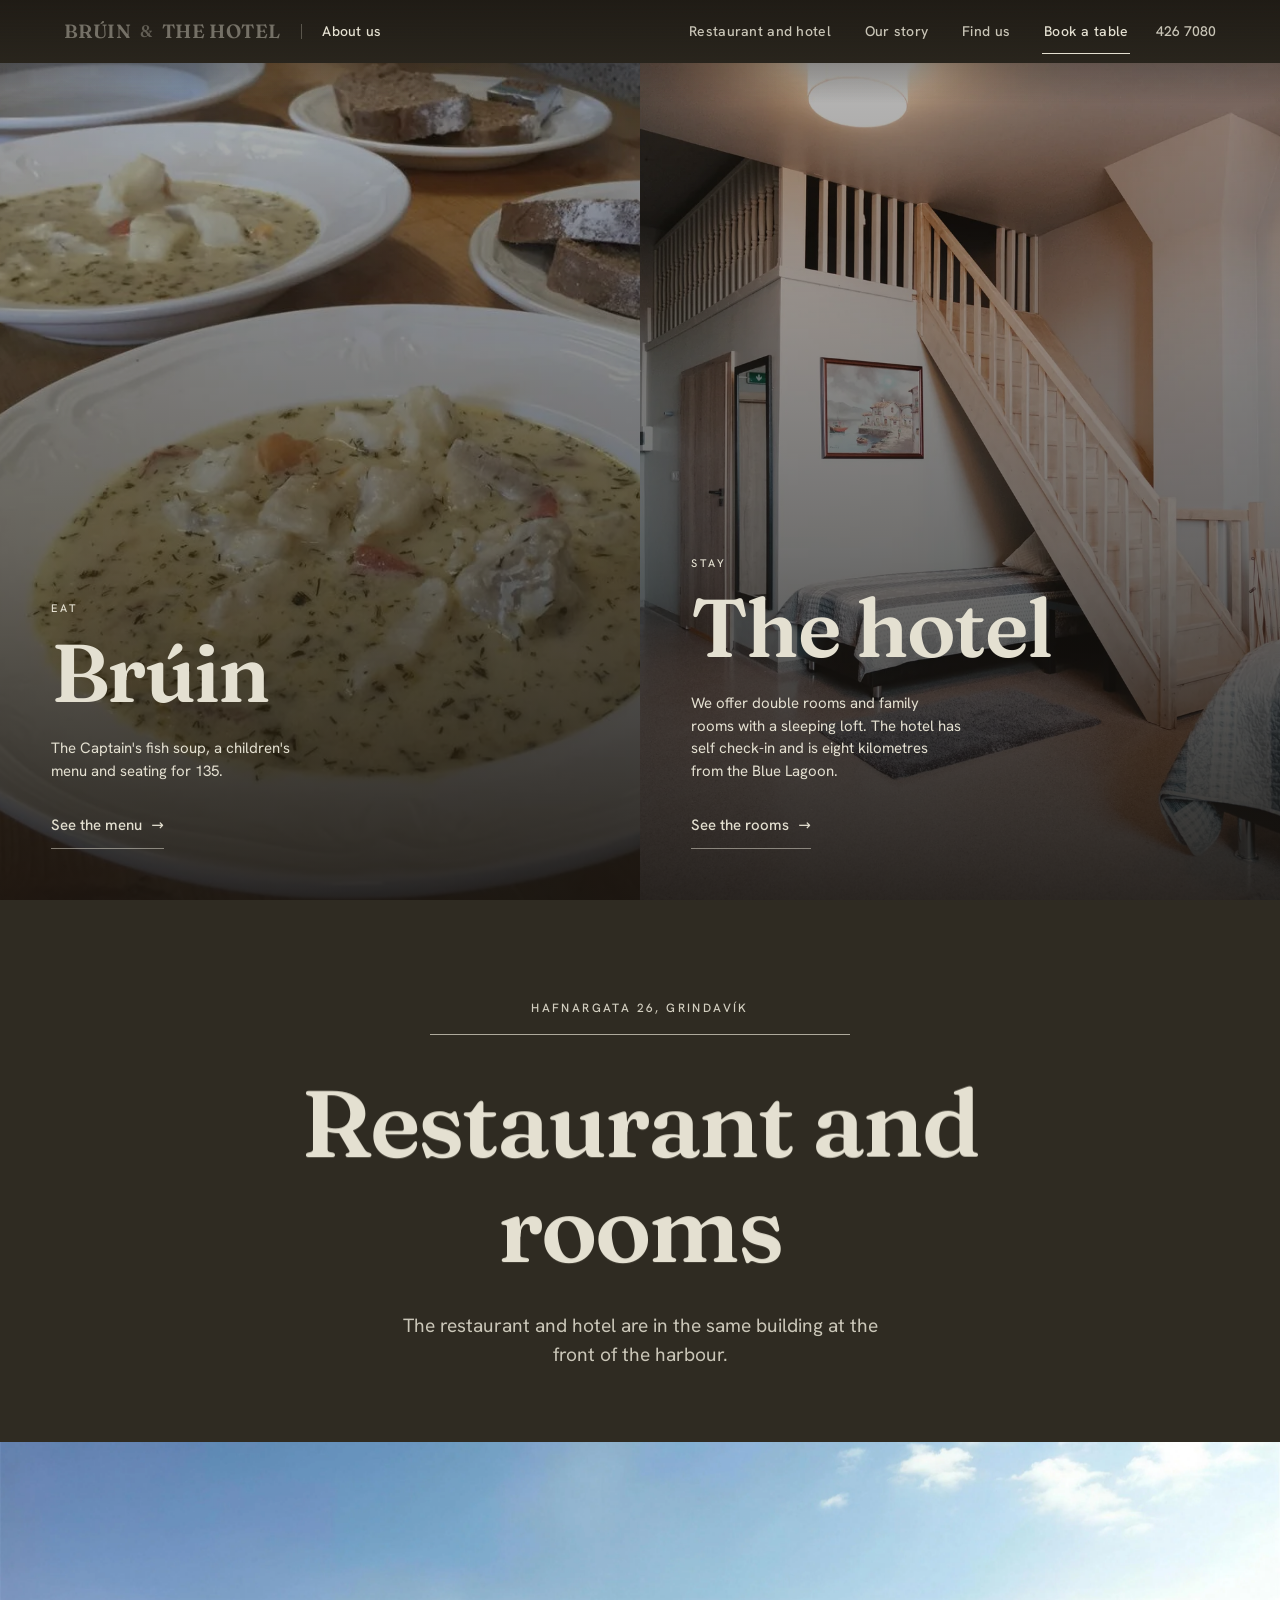
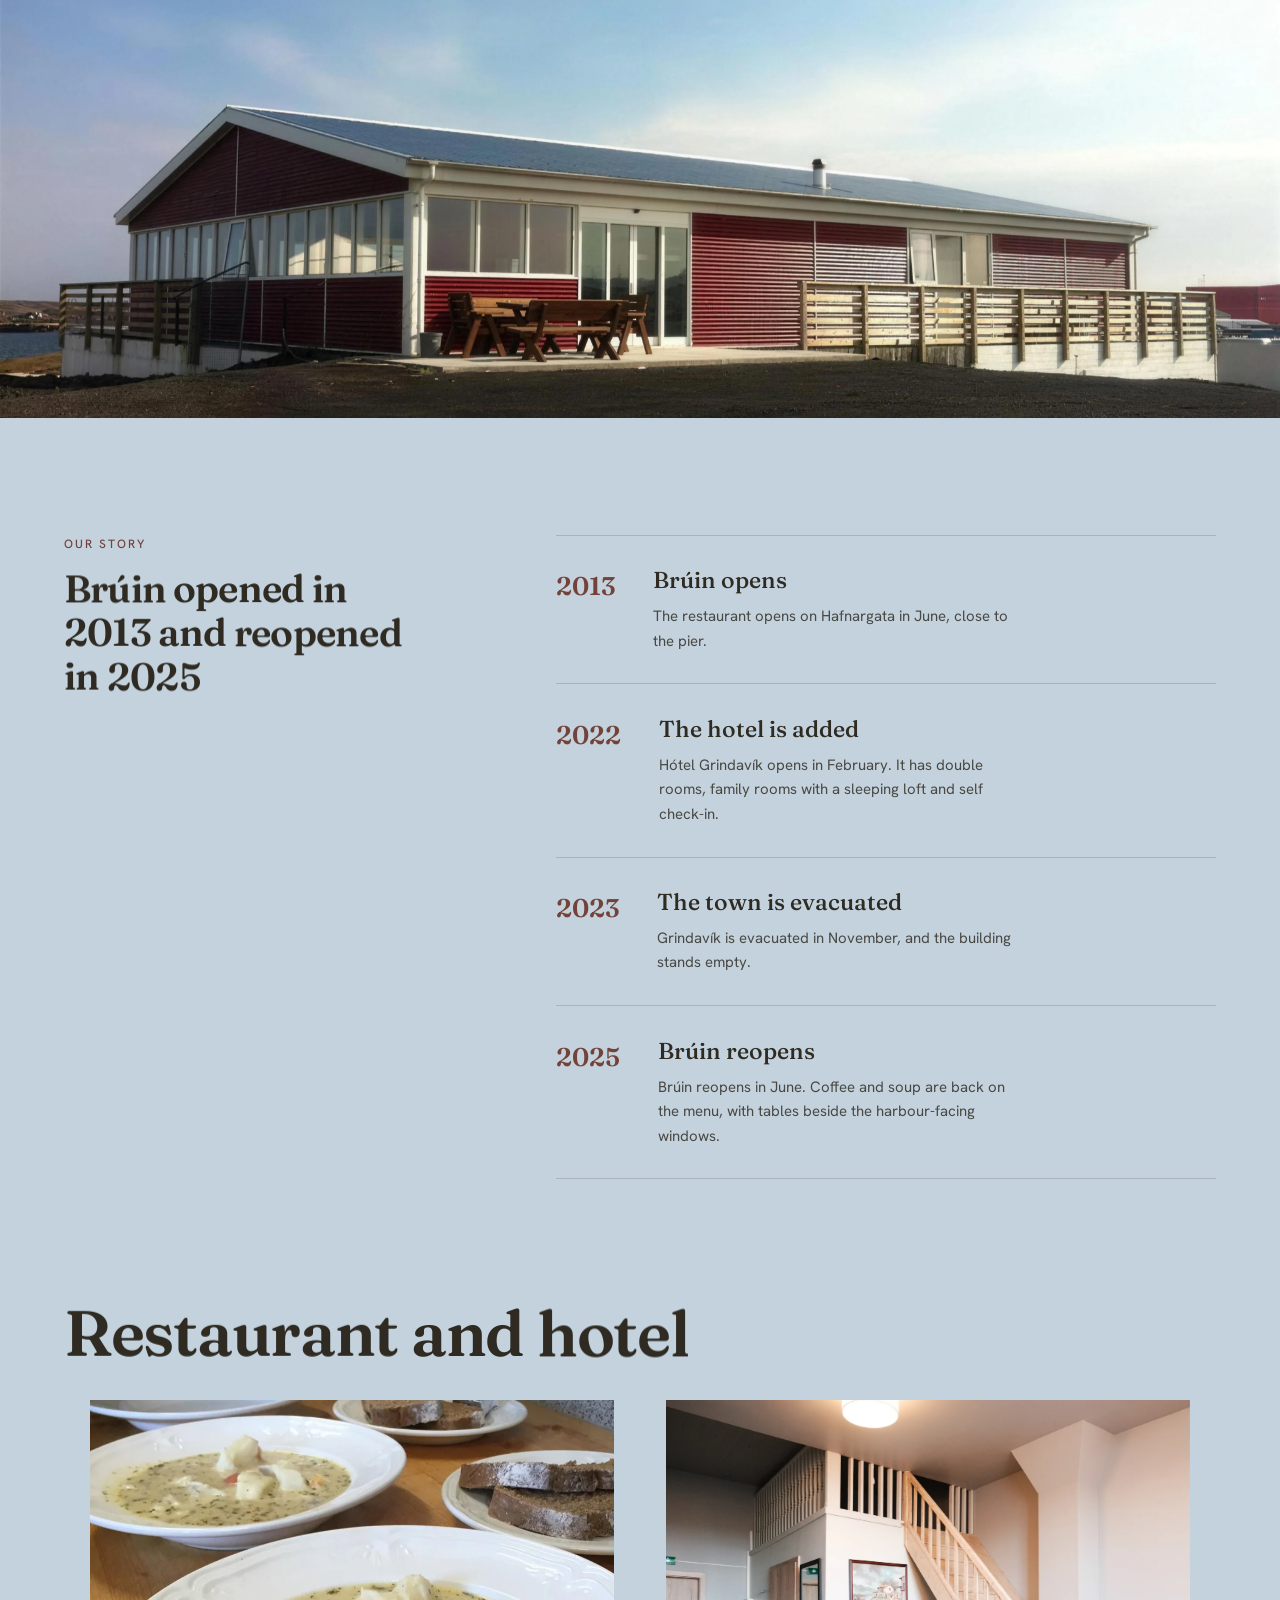
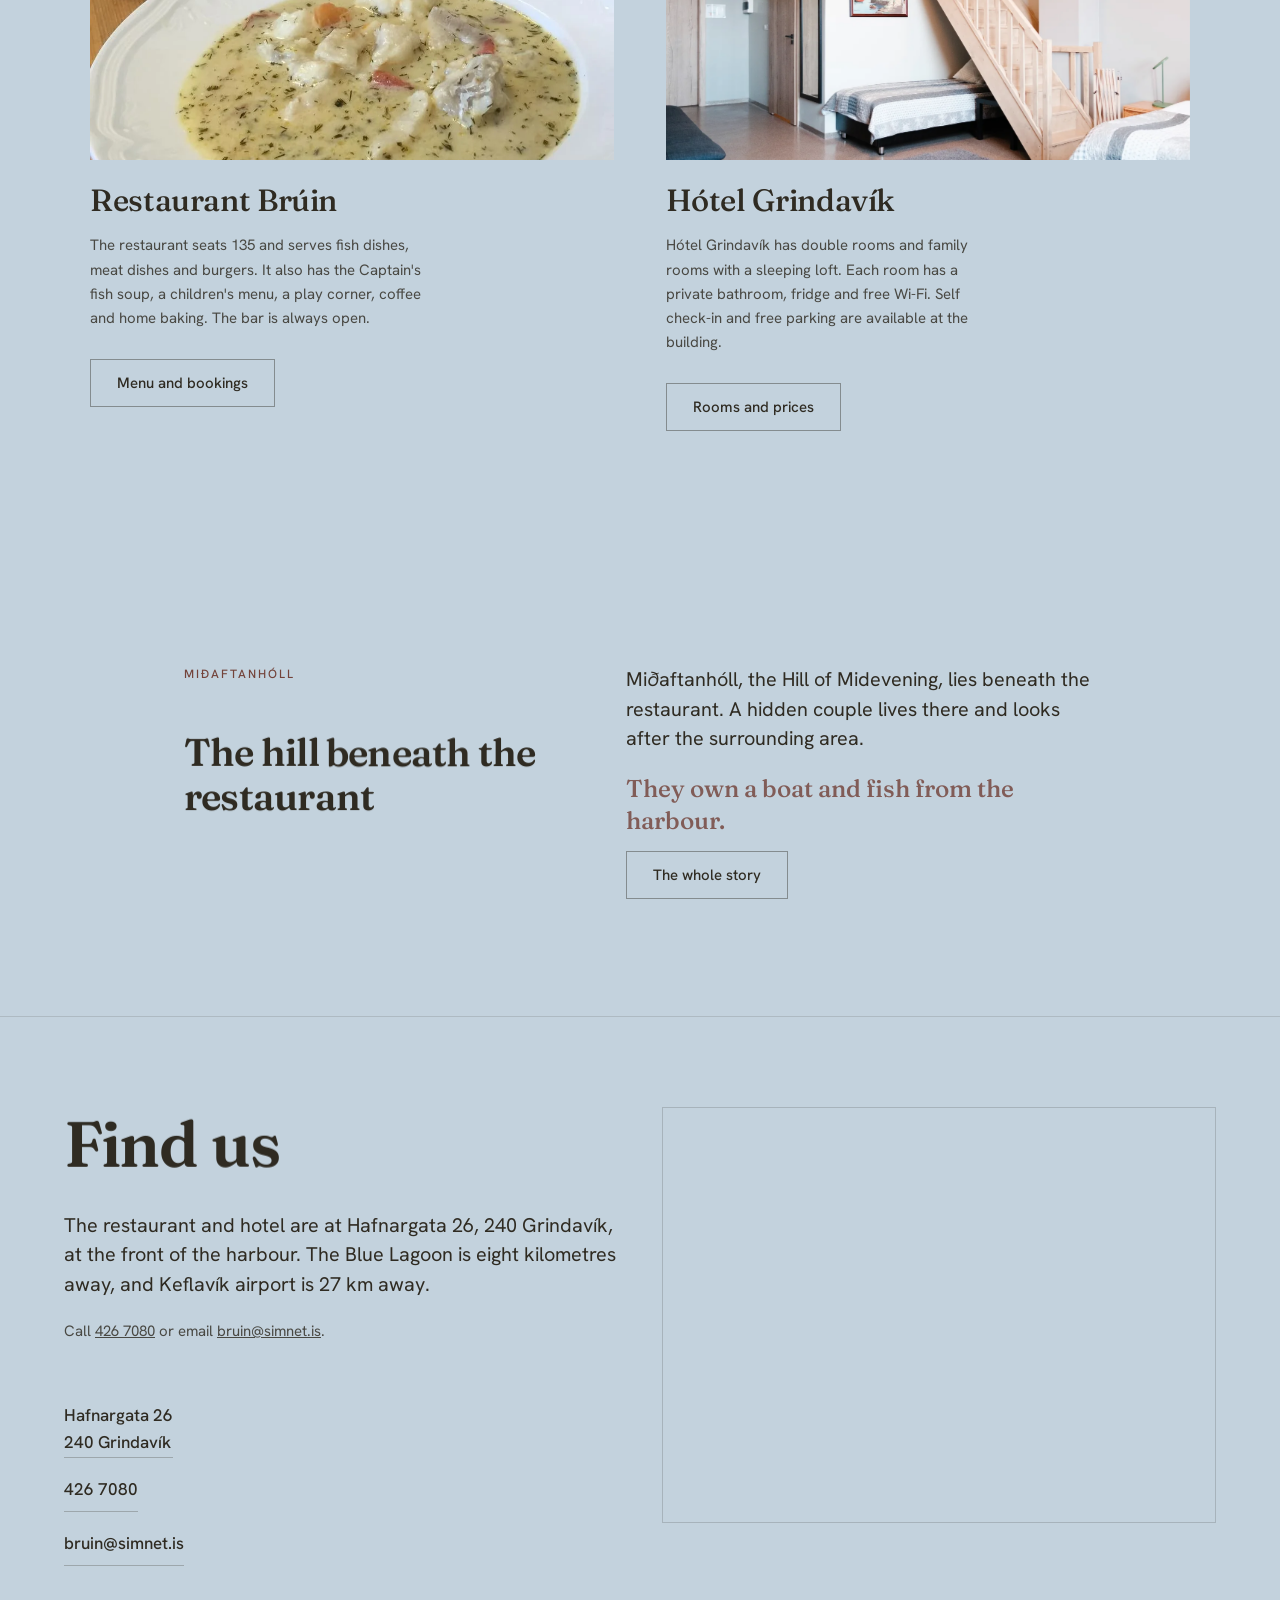
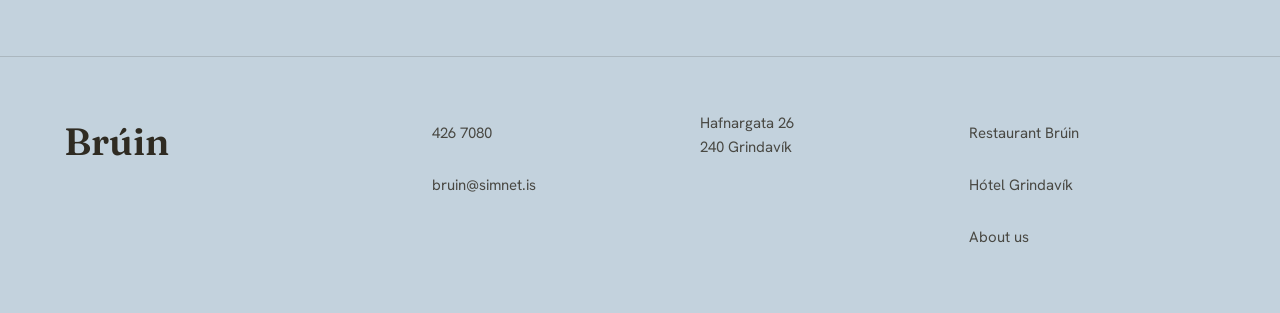
==== commit b97e9bb1: "Copy: plain-English Brúin and Hótel Grindavík" ====
--- a/index.html
+++ b/index.html
@@ -3,8 +3,8 @@
 <head>
 <meta charset="utf-8">
 <meta name="viewport" content="width=device-width, initial-scale=1, viewport-fit=cover">
-<title>Brúin &amp; Hótel Grindavík · one family, two houses by the harbour</title>
-<meta name="description" content="One family, two houses by the harbour in Grindavík. Restaurant Brúin since 2013 and Hótel Grindavík since 2022, at Hafnargata 26.">
+<title>Restaurant Brúin &amp; Hótel Grindavík · Hafnargata 26</title>
+<meta name="description" content="Restaurant Brúin and Hótel Grindavík at Hafnargata 26 in Grindavík. See the restaurant menu, room details, prices and contact information.">
 <meta name="robots" content="noindex, nofollow">
 <meta name="theme-color" content="#C3D2DD" id="themeColor">
 <link rel="icon" href="assets/img/favicon.svg" type="image/svg+xml">
@@ -34,7 +34,7 @@
     "postalCode": "240",
     "addressCountry": "IS"
    },
-   "description": "One family, two houses by the harbour at Hafnargata 26 in Grindavík: Restaurant Brúin and Hótel Grindavík.",
+   "description": "Restaurant Brúin and Hótel Grindavík share Hafnargata 26 by the harbour in Grindavík.",
    "subOrganization": [
     {
      "@id": "https://sindrimar02.github.io/bruin-hotel-preview/restaurant.html#restaurant"
@@ -75,7 +75,7 @@
     <a class="br-nav__about is-here" href="index.html" aria-current="page">About us</a>
   </div>
   <nav class="br-nav__links" aria-label="Main menu">
-    <a href="#choose">The two houses</a>
+    <a href="#choose">Restaurant and hotel</a>
     <a href="#our-story">Our story</a>
         <a href="#find-us">Find us</a>
     <a class="br-nav__cta" href="restaurant.html#book">Book a table</a>
@@ -88,7 +88,7 @@
 
 <div class="br-menu" id="menu" hidden>
   <nav aria-label="Menu">
-    <a href="#choose"><span>The two houses</span></a>
+    <a href="#choose"><span>Restaurant and hotel</span></a>
     <a href="#our-story"><span>Our story</span></a>
     <a href="#find-us"><span>Find us</span></a>
     <a class="br-menu__alt" href="restaurant.html"><span>Restaurant Brúin</span></a>
@@ -116,24 +116,24 @@
   <a class="br-door" href="restaurant.html">
     <div class="br-door__media">
       <img src="assets/img/supa.webp" width="960" height="960"
-        alt="" loading="eager" decoding="async">
+        alt="The Captain's fish soup with rye bread" loading="eager" decoding="async">
     </div>
     <div class="br-door__body">
       <p class="br-door__eyebrow">Eat</p>
       <h2 class="br-door__h">Brúin</h2>
-      <p class="br-door__sub">Fish off the boats in the harbour, the Captain's fish soup, and seating for 135.</p>
+      <p class="br-door__sub">The Captain's fish soup, a children's menu and seating for 135.</p>
       <span class="br-door__go">See the menu</span>
     </div>
   </a>
   <a class="br-door" href="hotel.html">
     <div class="br-door__media">
       <img src="assets/img/herbergi.webp" width="2000" height="1333"
-        alt="" loading="eager" decoding="async">
+        alt="A family room at Hótel Grindavík with a sleeping loft" loading="eager" decoding="async">
     </div>
     <div class="br-door__body">
       <p class="br-door__eyebrow">Stay</p>
       <h2 class="br-door__h">The hotel</h2>
-      <p class="br-door__sub">Double and family rooms with a sleeping loft, self check-in, eight kilometres from the Blue Lagoon.</p>
+      <p class="br-door__sub">We offer double rooms and family rooms with a sleeping loft. The hotel has self check-in and is eight kilometres from the Blue Lagoon.</p>
       <span class="br-door__go">See the rooms</span>
     </div>
   </a>
@@ -146,8 +146,8 @@
       <p class="br-hero__eyebrow" id="wmTop">Hafnargata 26, Grindavík</p>
       <span class="br-hero__seam" id="wmSeam" aria-hidden="true"></span>
     </div>
-    <h2 class="br-intro__h" data-headline>One family, two houses</h2>
-    <p class="br-intro__lede">A restaurant and rooms at the front of the harbour, run by the same family in the same house.</p>
+    <h2 class="br-intro__h" data-headline>Restaurant and rooms</h2>
+    <p class="br-intro__lede">The restaurant and hotel are in the same building at the front of the harbour.</p>
   </div>
   <div class="br-intro__media">
     <div class="br-frame"><img class="br-frame-in" data-drift="16"
@@ -165,28 +165,28 @@
   <div class="br-wrap br-story__grid">
     <div class="br-story__intro">
       <p class="br-eyebrow br-rv">Our story</p>
-      <h2 class="br-h2" data-headline>Since 2013, with one interruption</h2>
+      <h2 class="br-h2" data-headline>Brúin opened in 2013 and reopened in 2025</h2>
     </div>
     <ol class="br-time br-rv">
       <li>
         <span class="br-time__y">2013</span>
         <div><h3>Brúin opens</h3>
-          <p>The restaurant opens on Hafnargata in June, a stone's throw from the pier. Fish off the boats in the harbour from the first day.</p></div>
+          <p>The restaurant opens on Hafnargata in June, close to the pier.</p></div>
       </li>
       <li>
         <span class="br-time__y">2022</span>
         <div><h3>The hotel is added</h3>
-          <p>Rooms open in February: double rooms and family rooms with a sleeping loft, with self check-in.</p></div>
+          <p>Hótel Grindavík opens in February. It has double rooms, family rooms with a sleeping loft and self check-in.</p></div>
       </li>
       <li>
         <span class="br-time__y">2023</span>
         <div><h3>The town is evacuated</h3>
-          <p>Grindavík is evacuated in November and the house stands empty. Opening again was never a given.</p></div>
+          <p>Grindavík is evacuated in November, and the building stands empty.</p></div>
       </li>
       <li>
         <span class="br-time__y">2025</span>
-        <div><h3>The lights go back on</h3>
-          <p>The house opens again in June. Coffee on the pot, soup on the menu, and a table by the window facing the harbour.</p></div>
+        <div><h3>Brúin reopens</h3>
+          <p>Brúin reopens in June. Coffee and soup are back on the menu, with tables beside the harbour-facing windows.</p></div>
       </li>
     </ol>
   </div>
@@ -195,22 +195,22 @@
 <!-- ── 3. húsin: the two properties, both routes reachable ──────────────── -->
 <section class="br-houses" id="two-houses">
   <div class="br-wrap">
-    <h2 class="br-h2" data-headline>The two houses</h2>
+    <h2 class="br-h2" data-headline>Restaurant and hotel</h2>
     <div class="br-houses__grid">
       <article class="br-houses__card br-rv">
         <div class="br-frame"><img class="br-frame-in" data-drift="10"
           src="assets/img/supa.webp" width="960" height="960"
           alt="The Captain's fish soup with rye bread" loading="lazy" decoding="async"></div>
         <h3 class="br-room__h">Restaurant Brúin</h3>
-        <p>The room seats 135. Fish dishes and the Captain's fish soup, meat dishes and burgers, a children's menu and a play corner. A coffeehouse with home baking, and the bar is always open.</p>
-        <a class="br-btn br-btn--line" href="restaurant.html">Menu and tables</a>
+        <p>The restaurant seats 135 and serves fish dishes, meat dishes and burgers. It also has the Captain's fish soup, a children's menu, a play corner, coffee and home baking. The bar is always open.</p>
+        <a class="br-btn br-btn--line" href="restaurant.html">Menu and bookings</a>
       </article>
       <article class="br-houses__card br-rv">
         <div class="br-frame"><img class="br-frame-in" data-drift="10"
           src="assets/img/herbergi.webp" width="2000" height="1333"
           alt="A family room at Hótel Grindavík with a sleeping loft" loading="lazy" decoding="async"></div>
         <h3 class="br-room__h">Hótel Grindavík</h3>
-        <p>Double rooms and family rooms with a sleeping loft, all with a private bathroom, fridge and free wifi. Self check-in and free parking at the house.</p>
+        <p>Hótel Grindavík has double rooms and family rooms with a sleeping loft. Each room has a private bathroom, fridge and free Wi-Fi. Self check-in and free parking are available at the building.</p>
         <a class="br-btn br-btn--line" href="hotel.html">Rooms and prices</a>
       </article>
     </div>
@@ -221,9 +221,9 @@
 <section class="br-holl" id="the-hill">
   <div class="br-wrap br-holl__grid">
     <p class="br-eyebrow br-rv">Miðaftanhóll</p>
-    <h2 class="br-h2" data-headline>The house stands on a hill</h2>
+    <h2 class="br-h2" data-headline>The hill beneath the restaurant</h2>
     <div class="br-holl__body br-rv">
-      <p class="br-lede">Beneath the restaurant is a hill named Miðaftanhóll, the Hill of Midevening. A hidden couple live in it and look after the area around the hill.</p>
+      <p class="br-lede">Miðaftanhóll, the Hill of Midevening, lies beneath the restaurant. A hidden couple lives there and looks after the surrounding area.</p>
       <p class="br-holl__line"><b>They own a boat and fish from the harbour.</b></p>
       <a class="br-btn br-btn--line" href="restaurant.html#the-hill">The whole story</a>
     </div>
@@ -236,7 +236,7 @@
     <div>
       <h2 class="br-h2" data-headline>Find us</h2>
       <div class="br-rv">
-        <p class="br-lede">Hafnargata 26, 240 Grindavík. At the front of the harbour, eight kilometres from the Blue Lagoon and 27 km from Keflavík airport.</p>
+        <p class="br-lede">The restaurant and hotel are at Hafnargata 26, 240 Grindavík, at the front of the harbour. The Blue Lagoon is eight kilometres away, and Keflavík airport is 27 km away.</p>
         <p class="br-where__hours">Call <a href="tel:+3544267080">426 7080</a> or email <a href="mailto:bruin@simnet.is">bruin@simnet.is</a>.</p>
       </div>
     </div>
